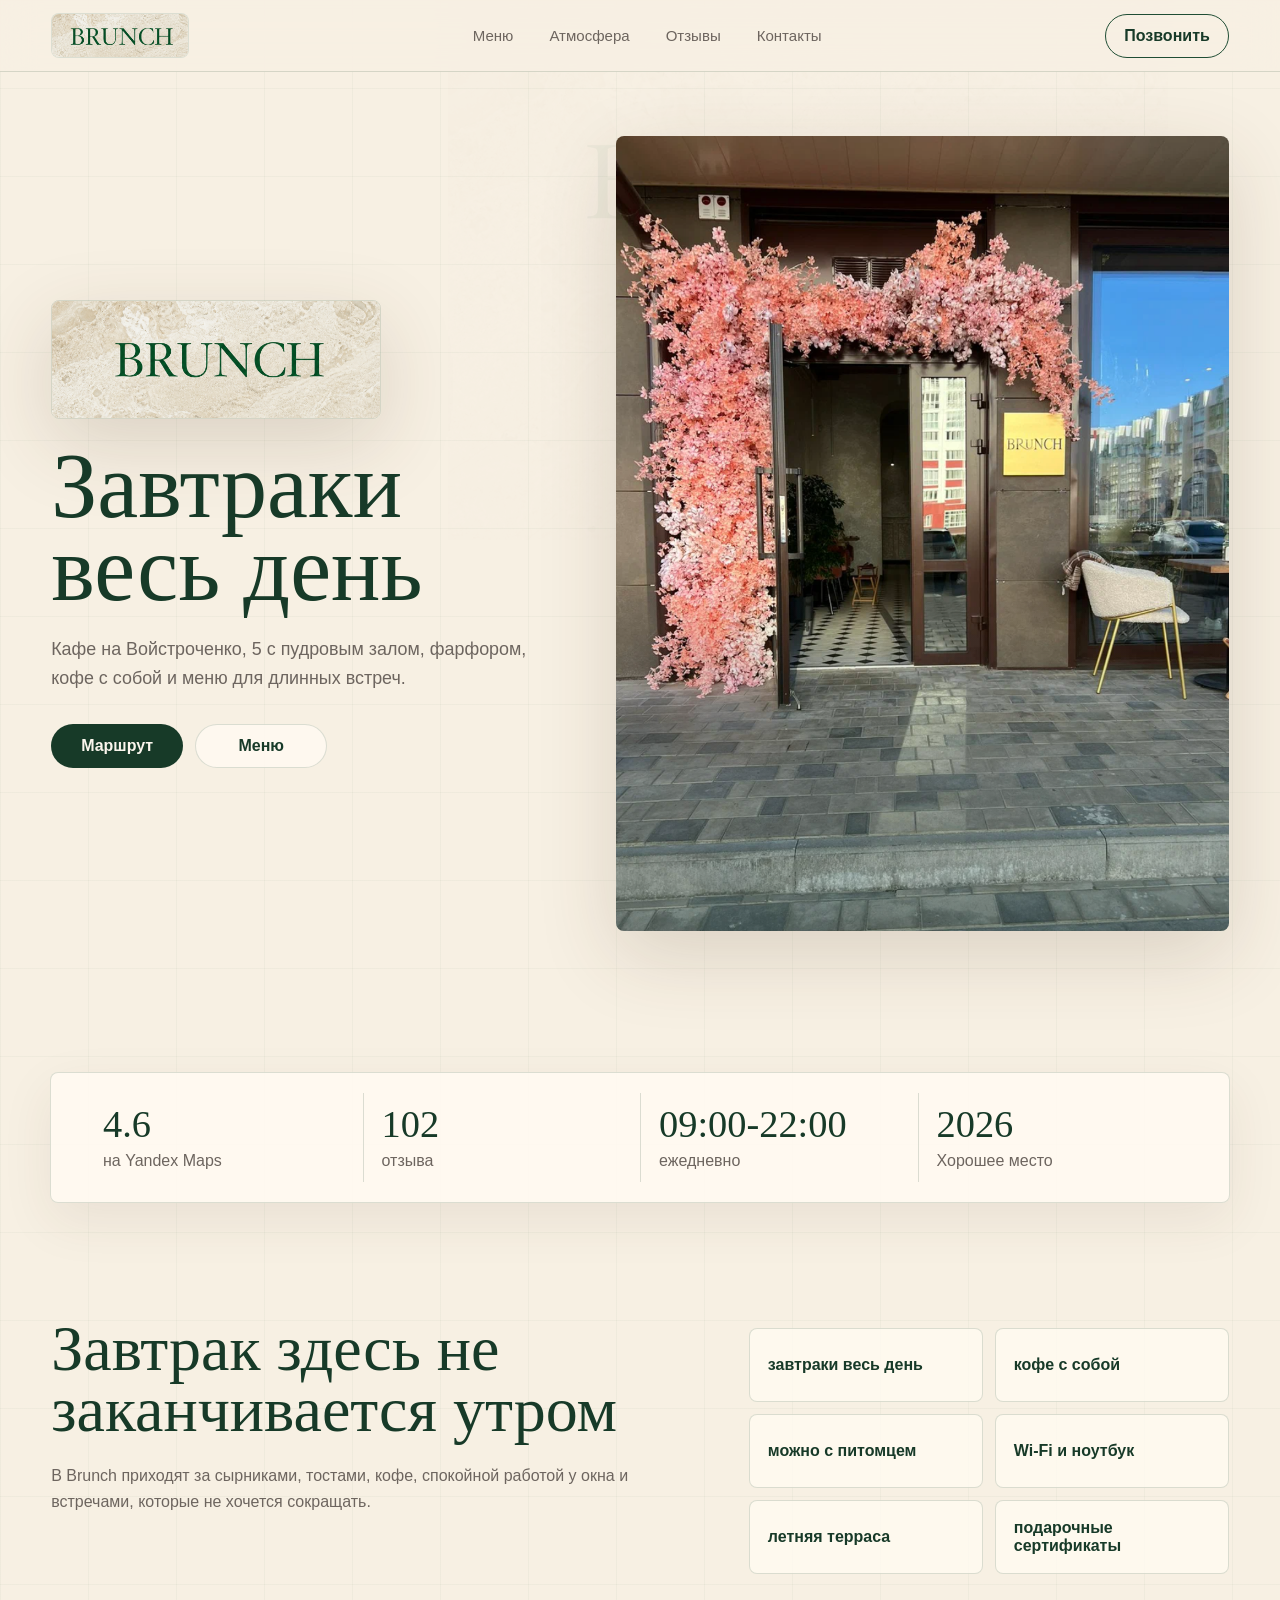
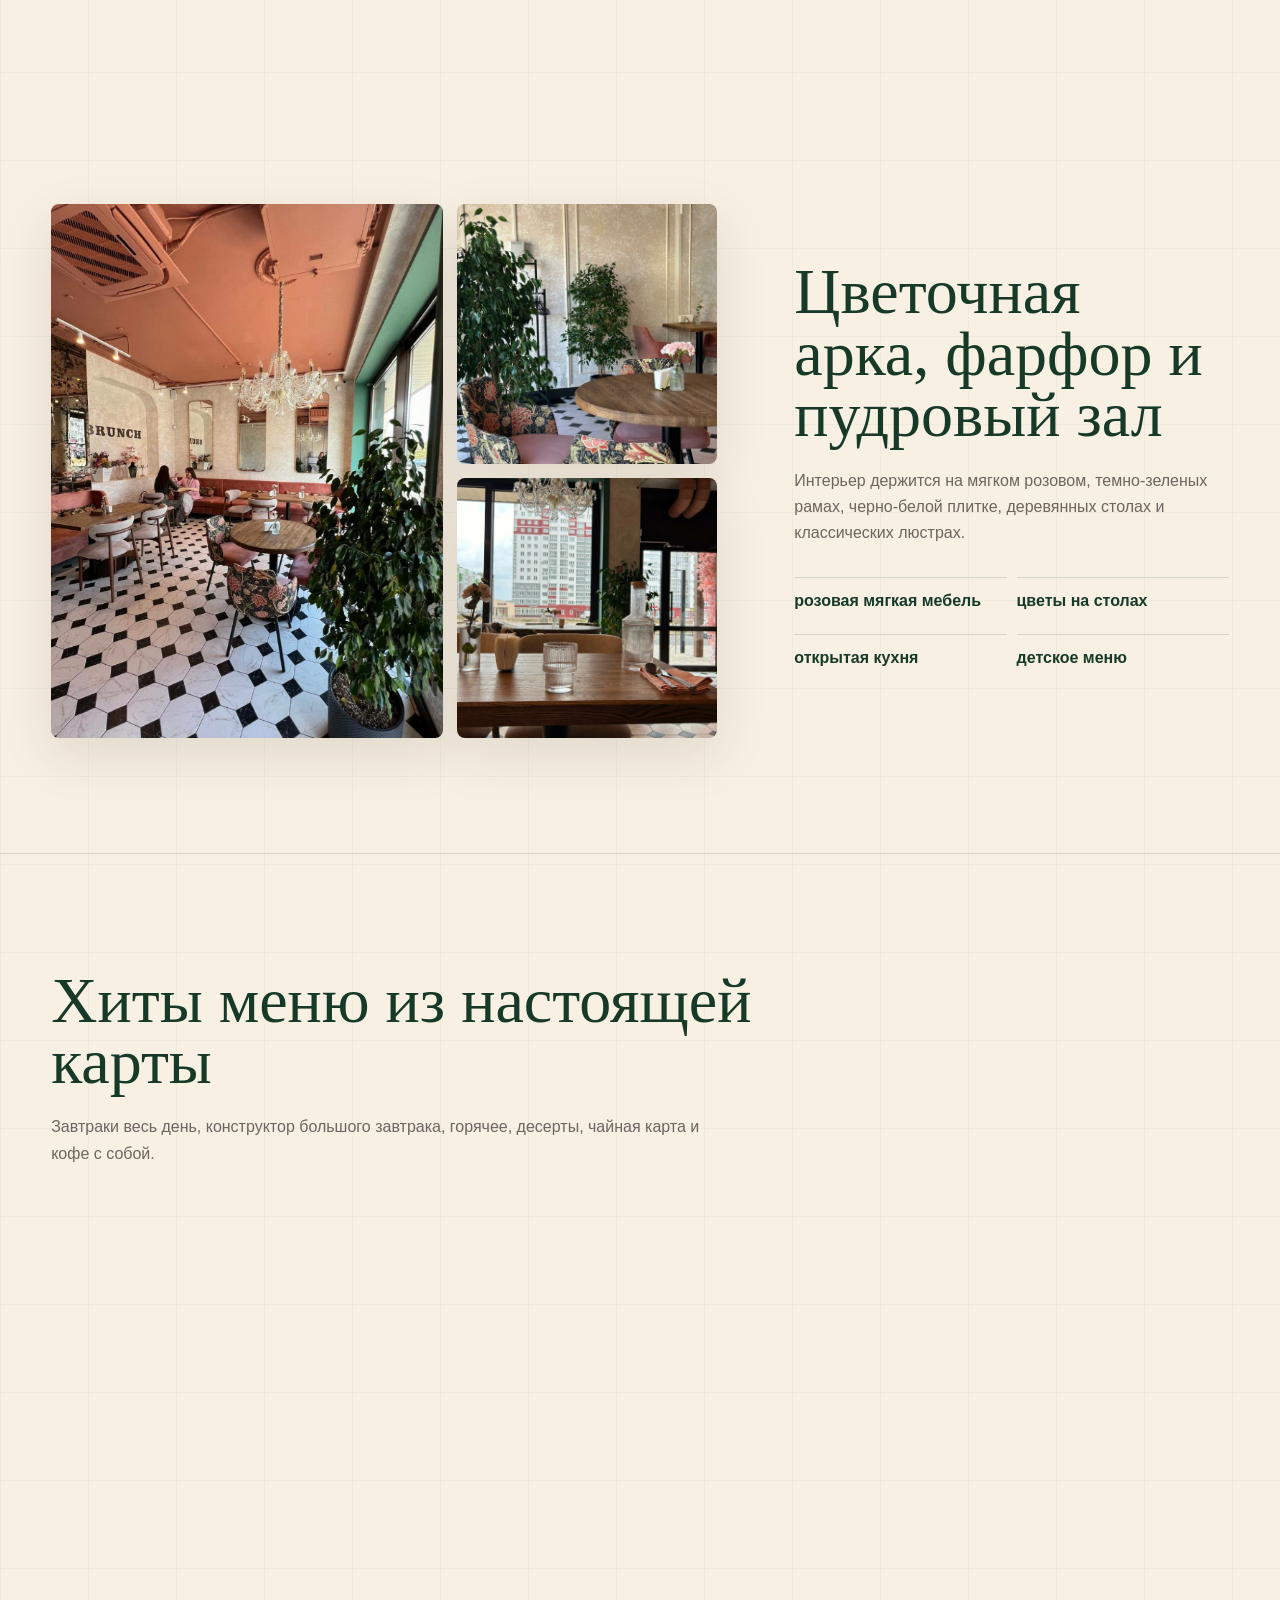
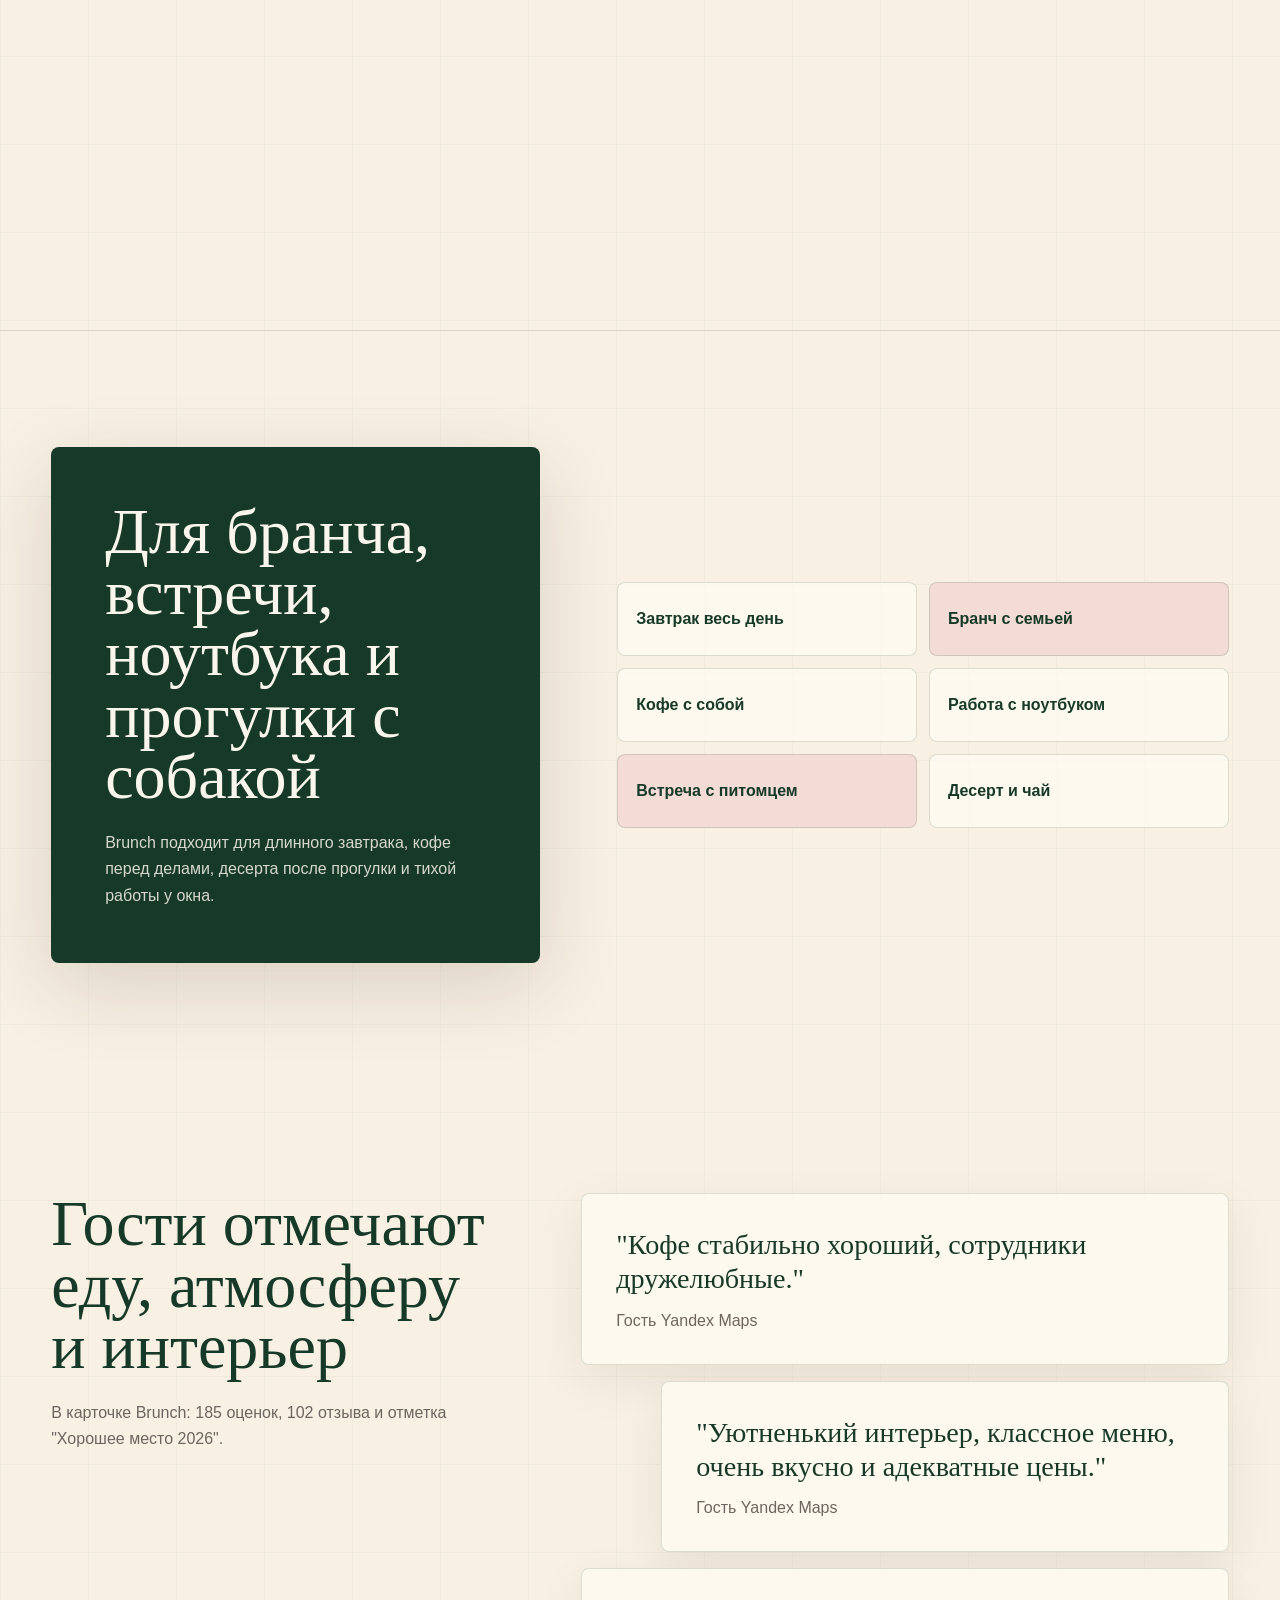
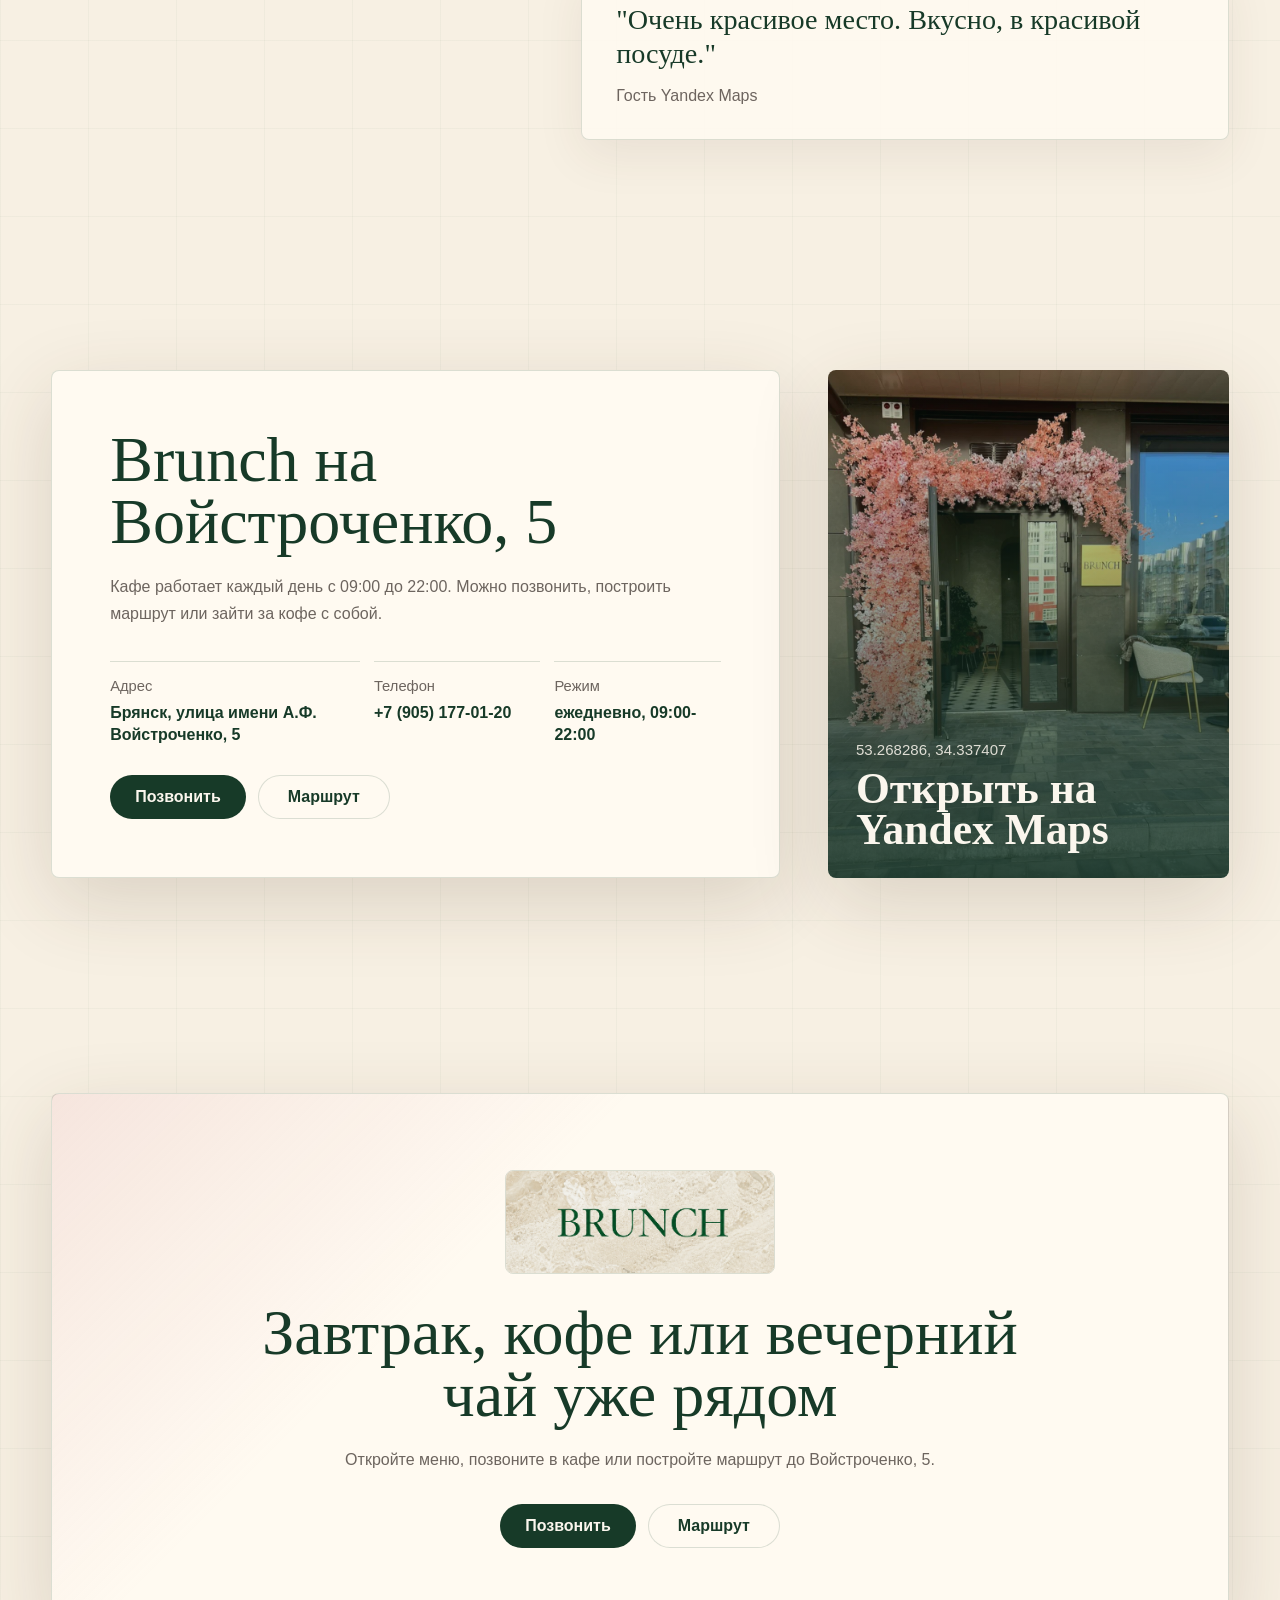
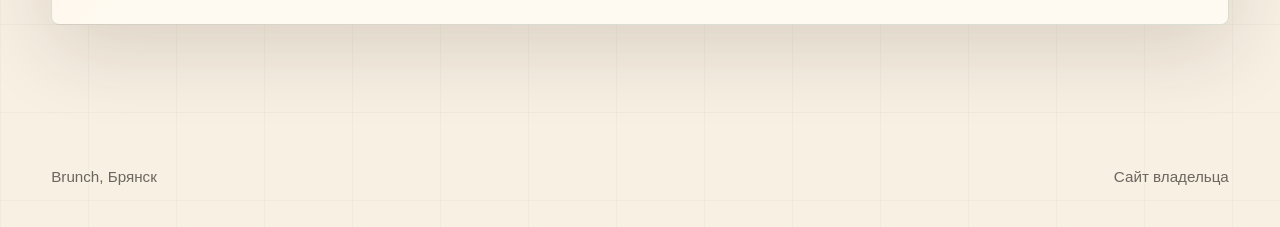
==== index.html @ 0a53bdb4 "Initial Brunch landing" ====
<!doctype html>
<html lang="ru">
  <head>
    <meta charset="utf-8" />
    <meta name="viewport" content="width=device-width, initial-scale=1" />
    <title>Brunch в Брянске | Завтраки весь день, кофе и цветочный интерьер</title>
    <meta
      name="description"
      content="Brunch на Войстроченко, 5 в Брянске: завтраки весь день, кофе с собой, пудровый интерьер, фарфоровая посуда, pet-friendly и режим 09:00-22:00 ежедневно."
    />
    <meta name="theme-color" content="#1f4d34" />
    <meta property="og:title" content="Brunch: завтраки весь день в Брянске" />
    <meta
      property="og:description"
      content="Кафе, ресторан и кофейня на Войстроченко, 5 с завтраками весь день, кофе с собой и цветочным интерьером."
    />
    <meta property="og:type" content="website" />
    <meta property="og:image" content="assets/entrance-flowers.png" />
    <link rel="icon" href="assets/brunch-logo.png" />
    <link rel="stylesheet" href="styles.css" />
    <script defer src="script.js"></script>
    <script type="application/ld+json">
      {
        "@context": "https://schema.org",
        "@type": "Restaurant",
        "name": "Brunch",
        "image": [
          "assets/entrance-flowers.png",
          "assets/interior-hall.png",
          "assets/interior-table.png"
        ],
        "address": {
          "@type": "PostalAddress",
          "streetAddress": "улица имени А.Ф. Войстроченко, 5",
          "addressLocality": "Брянск",
          "addressCountry": "RU"
        },
        "telephone": "+79051770120",
        "servesCuisine": ["Завтраки", "Кофе", "Европейская кухня", "Десерты"],
        "priceRange": "₽₽",
        "openingHours": "Mo-Su 09:00-22:00",
        "aggregateRating": {
          "@type": "AggregateRating",
          "ratingValue": "4.6",
          "reviewCount": "102"
        }
      }
    </script>
  </head>
  <body>
    <header class="site-header">
      <a class="brand" href="#top" aria-label="Brunch, на главную">
        <span class="brand-crop">
          <img src="assets/brunch-logo.png" alt="Логотип Brunch" />
        </span>
      </a>
      <nav class="main-nav" aria-label="Основная навигация">
        <a href="#menu">Меню</a>
        <a href="#atmosphere">Атмосфера</a>
        <a href="#reviews">Отзывы</a>
        <a href="#contacts">Контакты</a>
      </nav>
      <a class="nav-cta" href="tel:+79051770120">Позвонить</a>
    </header>

    <main id="top">
      <section class="hero section-pad">
        <div class="hero-copy reveal">
          <div class="hero-logo">
            <img src="assets/brunch-logo.png" alt="Фирменный знак Brunch" />
          </div>
          <h1>Завтраки весь день</h1>
          <p>
            Кафе на Войстроченко, 5 с пудровым залом, фарфором, кофе с собой и меню для длинных встреч.
          </p>
          <div class="hero-actions" aria-label="Быстрые действия">
            <a class="button button-primary" href="https://yandex.ru/maps/?rtext=~53.268286%2C34.337407&rtt=auto">Маршрут</a>
            <a class="button button-secondary" href="#menu">Меню</a>
          </div>
        </div>
        <div class="hero-media reveal">
          <img
            src="assets/entrance-flowers.png"
            alt="Вход в Brunch с розовой цветочной аркой"
            fetchpriority="high"
          />
        </div>
      </section>

      <section class="proof-strip reveal" aria-label="Коротко о кафе">
        <div>
          <strong>4.6</strong>
          <span>на Yandex Maps</span>
        </div>
        <div>
          <strong>102</strong>
          <span>отзыва</span>
        </div>
        <div>
          <strong>09:00-22:00</strong>
          <span>ежедневно</span>
        </div>
        <div>
          <strong>2026</strong>
          <span>Хорошее место</span>
        </div>
      </section>

      <section class="intro section-pad">
        <div class="intro-text reveal">
          <h2>Завтрак здесь не заканчивается утром</h2>
          <p>
            В Brunch приходят за сырниками, тостами, кофе, спокойной работой у окна и встречами, которые не хочется сокращать.
          </p>
        </div>
        <div class="reason-grid reveal" aria-label="Причины прийти в Brunch">
          <span>завтраки весь день</span>
          <span>кофе с собой</span>
          <span>можно с питомцем</span>
          <span>Wi-Fi и ноутбук</span>
          <span>летняя терраса</span>
          <span>подарочные сертификаты</span>
        </div>
      </section>

      <section id="atmosphere" class="atmosphere section-pad">
        <div class="photo-mosaic reveal" aria-label="Фотографии интерьера Brunch">
          <figure class="mosaic-large">
            <img src="assets/interior-hall.png" alt="Зал Brunch с пудровыми диванами и люстрой" loading="lazy" />
          </figure>
          <figure>
            <img src="assets/interior-table.png" alt="Стол Brunch, цветочные кресла и фактурная стена" loading="lazy" />
          </figure>
          <figure>
            <img src="assets/interior-window.png" alt="Стол у окна в Brunch с люстрой и зелеными рамами" loading="lazy" />
          </figure>
        </div>
        <div class="atmosphere-copy reveal">
          <h2>Цветочная арка, фарфор и пудровый зал</h2>
          <p>
            Интерьер держится на мягком розовом, темно-зеленых рамах, черно-белой плитке, деревянных столах и классических люстрах.
          </p>
          <ul class="detail-list">
            <li>розовая мягкая мебель</li>
            <li>цветы на столах</li>
            <li>открытая кухня</li>
            <li>детское меню</li>
          </ul>
        </div>
      </section>

      <section id="menu" class="menu-section section-pad">
        <div class="section-heading reveal">
          <h2>Хиты меню из настоящей карты</h2>
          <p>
            Завтраки весь день, конструктор большого завтрака, горячее, десерты, чайная карта и кофе с собой.
          </p>
        </div>
        <div class="menu-layout">
          <aside class="menu-note reveal">
            <img src="assets/brunch-logo.png" alt="Логотип Brunch на фирменной фактуре" loading="lazy" />
            <p>Цены взяты из материалов кафе. Перед публикацией полного меню отдельные позиции стоит сверить вручную.</p>
          </aside>
          <div class="menu-panel reveal">
            <article class="menu-item">
              <span>Злаковый тост</span>
              <p>Авокадо, пашот, лосось и голландский соус.</p>
              <strong>750 ₽</strong>
            </article>
            <article class="menu-item">
              <span>Сырники</span>
              <p>С вишней и сметаной.</p>
              <strong>270 ₽</strong>
            </article>
            <article class="menu-item">
              <span>Тартар из говядины</span>
              <p>Подается с хлебцами из льна.</p>
              <strong>450 ₽</strong>
            </article>
            <article class="menu-item">
              <span>Салат с креветками</span>
              <p>Креветки, киноа и микс зелени.</p>
              <strong>640 ₽</strong>
            </article>
            <article class="menu-item">
              <span>Спагетти с креветками</span>
              <p>Кальмары и соус маскарпоне-лимон.</p>
              <strong>680 ₽</strong>
            </article>
            <article class="menu-item">
              <span>Томленые говяжьи щечки</span>
              <p>С картофельным пюре.</p>
              <strong>890 ₽</strong>
            </article>
            <article class="menu-item">
              <span>Наполеон</span>
              <p>Классический десерт из меню Brunch.</p>
              <strong>290 ₽</strong>
            </article>
            <article class="menu-item">
              <span>Бамбл кофе</span>
              <p>Кофейный напиток 250 мл.</p>
              <strong>410 ₽</strong>
            </article>
          </div>
        </div>
      </section>

      <section class="scenarios section-pad">
        <div class="scenario-card reveal">
          <h2>Для бранча, встречи, ноутбука и прогулки с собакой</h2>
          <p>
            Brunch подходит для длинного завтрака, кофе перед делами, десерта после прогулки и тихой работы у окна.
          </p>
        </div>
        <div class="scenario-rail reveal" aria-label="Сценарии визита">
          <span>Завтрак весь день</span>
          <span>Бранч с семьей</span>
          <span>Кофе с собой</span>
          <span>Работа с ноутбуком</span>
          <span>Встреча с питомцем</span>
          <span>Десерт и чай</span>
        </div>
      </section>

      <section id="reviews" class="reviews section-pad">
        <div class="section-heading reveal">
          <h2>Гости отмечают еду, атмосферу и интерьер</h2>
          <p>
            В карточке Brunch: 185 оценок, 102 отзыва и отметка "Хорошее место 2026".
          </p>
        </div>
        <div class="review-stack reveal" aria-label="Отзывы гостей">
          <blockquote>
            <p>"Кофе стабильно хороший, сотрудники дружелюбные."</p>
            <cite>Гость Yandex Maps</cite>
          </blockquote>
          <blockquote>
            <p>"Уютненький интерьер, классное меню, очень вкусно и адекватные цены."</p>
            <cite>Гость Yandex Maps</cite>
          </blockquote>
          <blockquote>
            <p>"Очень красивое место. Вкусно, в красивой посуде."</p>
            <cite>Гость Yandex Maps</cite>
          </blockquote>
        </div>
      </section>

      <section id="contacts" class="contacts section-pad">
        <div class="contact-panel reveal">
          <h2>Brunch на Войстроченко, 5</h2>
          <p>
            Кафе работает каждый день с 09:00 до 22:00. Можно позвонить, построить маршрут или зайти за кофе с собой.
          </p>
          <div class="contact-grid">
            <div>
              <span>Адрес</span>
              <strong>Брянск, улица имени А.Ф. Войстроченко, 5</strong>
            </div>
            <div>
              <span>Телефон</span>
              <strong>+7 (905) 177-01-20</strong>
            </div>
            <div>
              <span>Режим</span>
              <strong>ежедневно, 09:00-22:00</strong>
            </div>
          </div>
          <div class="contact-actions">
            <a class="button button-primary" href="tel:+79051770120">Позвонить</a>
            <a class="button button-secondary" href="https://yandex.ru/maps/?rtext=~53.268286%2C34.337407&rtt=auto">Маршрут</a>
          </div>
        </div>
        <a class="map-card reveal" href="https://yandex.ru/maps/org/branch/156546354123/" aria-label="Открыть Brunch на Yandex Maps">
          <span>53.268286, 34.337407</span>
          <strong>Открыть на Yandex Maps</strong>
        </a>
      </section>

      <section class="final-cta section-pad">
        <div class="final-inner reveal">
          <img src="assets/brunch-logo.png" alt="Логотип Brunch" loading="lazy" />
          <h2>Завтрак, кофе или вечерний чай уже рядом</h2>
          <p>Откройте меню, позвоните в кафе или постройте маршрут до Войстроченко, 5.</p>
          <div class="hero-actions">
            <a class="button button-primary" href="tel:+79051770120">Позвонить</a>
            <a class="button button-secondary" href="https://yandex.ru/maps/?rtext=~53.268286%2C34.337407&rtt=auto">Маршрут</a>
          </div>
        </div>
      </section>
    </main>

    <footer class="footer">
      <span>Brunch, Брянск</span>
      <a href="https://brunch-ulitsa-imeni-af-vojstrochenko.clients.site/">Сайт владельца</a>
    </footer>
  </body>
</html>
---- styles.css ----
:root {
  color-scheme: light dark;
  --paper: #f7f0e3;
  --paper-soft: #fbf6ed;
  --surface: #fffaf1;
  --surface-strong: #efe2d2;
  --ink: #183527;
  --muted: #6d655f;
  --line: rgba(31, 77, 52, 0.16);
  --green: #1f4d34;
  --green-strong: #173a28;
  --pink: #d9a3a1;
  --pink-soft: #f0d5cf;
  --wood: #8b5e3c;
  --shadow: 0 24px 80px rgba(73, 52, 33, 0.16);
  --radius: 8px;
  --font-body: Arial, Helvetica, sans-serif;
  --font-display: Georgia, "Times New Roman", serif;
}

@media (prefers-color-scheme: dark) {
  :root {
    --paper: #151b17;
    --paper-soft: #1d261f;
    --surface: #202b23;
    --surface-strong: #28382d;
    --ink: #f2eadc;
    --muted: #c9bcae;
    --line: rgba(242, 234, 220, 0.16);
    --green: #92c9a2;
    --green-strong: #dcefdc;
    --pink: #dca8a4;
    --pink-soft: #4d3430;
    --wood: #d8b187;
    --shadow: 0 24px 80px rgba(0, 0, 0, 0.32);
  }
}

* {
  box-sizing: border-box;
}

html {
  scroll-behavior: smooth;
}

body {
  margin: 0;
  overflow-x: hidden;
  background:
    linear-gradient(90deg, rgba(31, 77, 52, 0.035) 1px, transparent 1px),
    linear-gradient(180deg, rgba(31, 77, 52, 0.035) 1px, transparent 1px),
    var(--paper);
  background-size: 88px 88px;
  color: var(--ink);
  font-family: var(--font-body);
  text-rendering: optimizeLegibility;
}

body::before {
  content: "";
  position: fixed;
  inset: 0;
  pointer-events: none;
  background-image: url("assets/brunch-logo.png");
  background-size: 720px 720px;
  background-position: 80% -180px;
  background-repeat: no-repeat;
  opacity: 0.045;
  z-index: -1;
}

img {
  display: block;
  max-width: 100%;
}

a {
  color: inherit;
  text-decoration: none;
}

.site-header {
  position: sticky;
  top: 0;
  z-index: 20;
  width: 100%;
  display: grid;
  grid-template-columns: auto minmax(0, 1fr) auto;
  align-items: center;
  gap: 24px;
  min-height: 72px;
  padding: 10px clamp(18px, 4vw, 56px);
  border-bottom: 1px solid var(--line);
  background: color-mix(in srgb, var(--paper) 88%, transparent);
  backdrop-filter: blur(18px);
  -webkit-backdrop-filter: blur(18px);
}

.brand {
  display: inline-flex;
  align-items: center;
}

.brand-crop {
  display: block;
  width: 138px;
  height: 45px;
  overflow: hidden;
  border: 1px solid var(--line);
  border-radius: var(--radius);
  background: var(--surface);
}

.brand-crop img {
  width: 100%;
  height: 100%;
  object-fit: cover;
  object-position: center;
  transform: scale(1.18);
}

.main-nav {
  display: flex;
  justify-content: center;
  gap: clamp(18px, 3vw, 36px);
  color: var(--muted);
  font-size: 0.94rem;
  white-space: nowrap;
}

.main-nav a,
.footer a {
  transition: color 180ms ease;
}

.main-nav a:hover,
.footer a:hover {
  color: var(--green-strong);
}

.nav-cta,
.button {
  display: inline-flex;
  align-items: center;
  justify-content: center;
  min-height: 44px;
  border-radius: 999px;
  font-weight: 700;
  line-height: 1;
  white-space: nowrap;
  transition:
    transform 180ms ease,
    background-color 180ms ease,
    color 180ms ease,
    border-color 180ms ease;
}

.nav-cta {
  padding: 0 18px;
  border: 1px solid var(--green);
  color: var(--green-strong);
}

.nav-cta:hover,
.button:hover {
  transform: translateY(-2px);
}

.nav-cta:active,
.button:active {
  transform: translateY(1px);
}

.section-pad {
  padding: clamp(64px, 9vw, 130px) clamp(18px, 4vw, 56px);
}

.hero {
  display: grid;
  grid-template-columns: minmax(0, 0.9fr) minmax(320px, 1.1fr);
  align-items: center;
  gap: clamp(28px, 5vw, 74px);
  min-height: calc(100dvh - 72px);
  padding-top: clamp(28px, 5vw, 64px);
}

.hero-copy,
.hero-media,
.intro,
.atmosphere,
.menu-section,
.scenarios,
.reviews,
.contacts,
.final-cta,
.footer {
  width: 100%;
  min-width: 0;
  max-width: 1340px;
  margin: 0 auto;
}

.hero-logo {
  width: min(330px, 78vw);
  margin-bottom: 26px;
  overflow: hidden;
  border: 1px solid var(--line);
  border-radius: var(--radius);
  box-shadow: var(--shadow);
}

.hero-logo img {
  width: 100%;
  aspect-ratio: 2.8 / 1;
  object-fit: cover;
  object-position: center;
}

h1,
h2,
h3,
p {
  margin: 0;
}

h1,
h2 {
  color: var(--green-strong);
  font-family: var(--font-display);
  font-weight: 500;
  letter-spacing: 0;
}

h1 {
  max-width: 760px;
  font-size: clamp(3.2rem, 7.2vw, 7.4rem);
  line-height: 0.9;
}

h2 {
  max-width: 820px;
  font-size: clamp(2.35rem, 5vw, 5rem);
  line-height: 0.96;
}

p {
  color: var(--muted);
  font-size: clamp(1rem, 1.25vw, 1.18rem);
  line-height: 1.65;
}

.hero-copy > p {
  max-width: 580px;
  margin-top: 24px;
  font-size: clamp(1.06rem, 1.4vw, 1.28rem);
}

.hero-actions,
.contact-actions {
  display: flex;
  flex-wrap: wrap;
  gap: 12px;
  margin-top: 30px;
}

.button {
  min-width: 132px;
  padding: 0 24px;
  border: 1px solid transparent;
}

.button-primary {
  background: var(--green-strong);
  color: var(--paper-soft);
}

.button-primary:hover {
  background: var(--green);
}

.button-secondary {
  border-color: var(--line);
  background: color-mix(in srgb, var(--surface) 86%, transparent);
  color: var(--green-strong);
}

.hero-media {
  position: relative;
  min-height: min(690px, 74dvh);
  overflow: hidden;
  border-radius: var(--radius);
  box-shadow: var(--shadow);
}

.hero-media::after {
  content: "";
  position: absolute;
  inset: auto 0 0;
  height: 42%;
  background: linear-gradient(180deg, transparent, rgba(24, 53, 39, 0.34));
}

.hero-media img {
  width: 100%;
  height: 100%;
  min-height: inherit;
  object-fit: cover;
  object-position: center top;
}

.proof-strip {
  display: grid;
  grid-template-columns: repeat(4, minmax(0, 1fr));
  max-width: 1180px;
  margin: clamp(8px, 2vw, 26px) auto 0;
  padding: 20px clamp(18px, 4vw, 34px);
  border: 1px solid var(--line);
  border-radius: var(--radius);
  background: color-mix(in srgb, var(--surface) 90%, transparent);
  box-shadow: 0 18px 52px rgba(73, 52, 33, 0.08);
}

.proof-strip div {
  padding: 12px 18px;
}

.proof-strip div + div {
  border-left: 1px solid var(--line);
}

.proof-strip strong {
  display: block;
  color: var(--green-strong);
  font-family: var(--font-display);
  font-size: clamp(1.6rem, 3vw, 2.65rem);
  font-weight: 500;
  line-height: 1;
}

.proof-strip span {
  display: block;
  margin-top: 8px;
  color: var(--muted);
}

.intro {
  display: grid;
  grid-template-columns: minmax(0, 0.95fr) minmax(300px, 0.75fr);
  gap: clamp(28px, 7vw, 96px);
  align-items: start;
}

.intro-text p,
.section-heading p,
.atmosphere-copy p,
.scenario-card p,
.contact-panel p,
.final-inner p {
  max-width: 660px;
  margin-top: 22px;
}

.reason-grid {
  display: grid;
  grid-template-columns: 1fr 1fr;
  gap: 12px;
  padding-top: 10px;
}

.reason-grid span,
.scenario-rail span {
  min-height: 74px;
  display: flex;
  align-items: center;
  padding: 18px;
  border: 1px solid var(--line);
  border-radius: var(--radius);
  background: color-mix(in srgb, var(--surface) 82%, transparent);
  color: var(--green-strong);
  font-weight: 700;
}

.atmosphere {
  display: grid;
  grid-template-columns: minmax(0, 1.15fr) minmax(300px, 0.75fr);
  align-items: center;
  gap: clamp(30px, 6vw, 82px);
}

.photo-mosaic {
  display: grid;
  grid-template-columns: 1.2fr 0.8fr;
  grid-template-rows: 260px 260px;
  gap: 14px;
}

.photo-mosaic figure {
  margin: 0;
  overflow: hidden;
  border-radius: var(--radius);
  box-shadow: 0 18px 52px rgba(73, 52, 33, 0.12);
}

.photo-mosaic .mosaic-large {
  grid-row: span 2;
}

.photo-mosaic img {
  width: 100%;
  height: 100%;
  object-fit: cover;
}

.detail-list {
  display: grid;
  grid-template-columns: 1fr 1fr;
  gap: 10px;
  margin: 30px 0 0;
  padding: 0;
  list-style: none;
}

.detail-list li {
  padding: 14px 0;
  border-top: 1px solid var(--line);
  color: var(--green-strong);
  font-weight: 700;
}

.menu-section {
  border-top: 1px solid var(--line);
  border-bottom: 1px solid var(--line);
}

.section-heading {
  max-width: 860px;
}

.menu-layout {
  display: grid;
  grid-template-columns: minmax(240px, 0.42fr) minmax(0, 1fr);
  gap: clamp(20px, 4vw, 56px);
  margin-top: 44px;
  align-items: start;
}

.menu-note {
  position: sticky;
  top: 100px;
  display: grid;
  gap: 20px;
}

.menu-note img {
  overflow: hidden;
  border: 1px solid var(--line);
  border-radius: var(--radius);
  box-shadow: var(--shadow);
}

.menu-note p {
  font-size: 0.95rem;
}

.menu-panel {
  display: grid;
  grid-template-columns: 1fr 1fr;
  gap: 0 30px;
  padding: clamp(20px, 4vw, 42px);
  border: 1px solid var(--line);
  border-radius: var(--radius);
  background:
    linear-gradient(135deg, rgba(217, 163, 161, 0.18), transparent 36%),
    var(--surface);
  box-shadow: var(--shadow);
}

.menu-item {
  display: grid;
  grid-template-columns: minmax(0, 1fr) auto;
  gap: 8px 18px;
  padding: 20px 0;
  border-bottom: 1px solid var(--line);
}

.menu-item span {
  color: var(--green-strong);
  font-family: var(--font-display);
  font-size: clamp(1.3rem, 2vw, 1.8rem);
  line-height: 1.08;
}

.menu-item p {
  grid-column: 1 / -1;
  max-width: 42ch;
  font-size: 0.98rem;
}

.menu-item strong {
  align-self: start;
  color: var(--wood);
  font-size: 1.03rem;
  white-space: nowrap;
}

.scenarios {
  display: grid;
  grid-template-columns: minmax(0, 0.8fr) minmax(0, 1fr);
  gap: clamp(26px, 6vw, 88px);
  align-items: center;
}

.scenario-card {
  padding: clamp(28px, 5vw, 54px);
  border-radius: var(--radius);
  background: var(--green-strong);
  box-shadow: var(--shadow);
}

.scenario-card h2,
.scenario-card p {
  color: var(--paper-soft);
}

.scenario-card p {
  opacity: 0.84;
}

.scenario-rail {
  display: grid;
  grid-template-columns: 1fr 1fr;
  gap: 12px;
}

.scenario-rail span:nth-child(2),
.scenario-rail span:nth-child(5) {
  background: color-mix(in srgb, var(--pink-soft) 82%, var(--surface));
}

.reviews {
  display: grid;
  grid-template-columns: minmax(280px, 0.7fr) minmax(0, 1fr);
  gap: clamp(28px, 6vw, 86px);
  align-items: start;
}

.review-stack {
  display: grid;
  gap: 16px;
}

blockquote {
  margin: 0;
  padding: clamp(22px, 3vw, 34px);
  border: 1px solid var(--line);
  border-radius: var(--radius);
  background: color-mix(in srgb, var(--surface) 88%, transparent);
  box-shadow: 0 16px 48px rgba(73, 52, 33, 0.08);
}

blockquote:nth-child(2) {
  margin-left: clamp(0px, 7vw, 80px);
}

blockquote p {
  color: var(--green-strong);
  font-family: var(--font-display);
  font-size: clamp(1.28rem, 2.2vw, 2rem);
  line-height: 1.2;
}

cite {
  display: block;
  margin-top: 16px;
  color: var(--muted);
  font-style: normal;
}

.contacts {
  display: grid;
  grid-template-columns: minmax(0, 1fr) minmax(280px, 0.55fr);
  gap: clamp(22px, 4vw, 48px);
}

.contact-panel {
  padding: clamp(28px, 5vw, 58px);
  border-radius: var(--radius);
  background: var(--surface);
  border: 1px solid var(--line);
  box-shadow: var(--shadow);
}

.contact-grid {
  display: grid;
  grid-template-columns: 1.2fr 0.8fr 0.8fr;
  gap: 14px;
  margin-top: 34px;
}

.contact-grid div {
  padding-top: 16px;
  border-top: 1px solid var(--line);
}

.contact-grid span {
  display: block;
  color: var(--muted);
  font-size: 0.92rem;
}

.contact-grid strong {
  display: block;
  margin-top: 8px;
  color: var(--green-strong);
  line-height: 1.35;
}

.map-card {
  position: relative;
  display: flex;
  min-height: 440px;
  flex-direction: column;
  justify-content: flex-end;
  gap: 10px;
  overflow: hidden;
  padding: 28px;
  border-radius: var(--radius);
  color: var(--paper-soft);
  background:
    linear-gradient(180deg, rgba(24, 53, 39, 0.1), rgba(24, 53, 39, 0.86)),
    url("assets/entrance-flowers.png") center / cover;
  box-shadow: var(--shadow);
}

.map-card span {
  font-size: 0.94rem;
  opacity: 0.86;
}

.map-card strong {
  font-family: var(--font-display);
  font-size: clamp(1.9rem, 3.4vw, 3.2rem);
  line-height: 0.95;
}

.final-cta {
  padding-top: clamp(56px, 8vw, 100px);
}

.final-inner {
  display: grid;
  justify-items: center;
  text-align: center;
  padding: clamp(36px, 7vw, 76px);
  border: 1px solid var(--line);
  border-radius: var(--radius);
  background:
    linear-gradient(135deg, rgba(217, 163, 161, 0.24), transparent 34%),
    var(--surface);
  box-shadow: var(--shadow);
}

.final-inner img {
  width: min(270px, 70vw);
  aspect-ratio: 2.6 / 1;
  object-fit: cover;
  object-position: center;
  margin-bottom: 28px;
  overflow: hidden;
  border-radius: var(--radius);
  border: 1px solid var(--line);
}

.final-inner p {
  margin-left: auto;
  margin-right: auto;
}

.footer {
  display: flex;
  justify-content: space-between;
  gap: 18px;
  padding: 28px clamp(18px, 4vw, 56px) 42px;
  color: var(--muted);
  font-size: 0.95rem;
}

.js .reveal {
  opacity: 0;
  transform: translateY(22px);
}

.js .reveal.is-visible {
  opacity: 1;
  transform: translateY(0);
  transition:
    opacity 700ms cubic-bezier(0.16, 1, 0.3, 1),
    transform 700ms cubic-bezier(0.16, 1, 0.3, 1);
}

@media (prefers-reduced-motion: reduce) {
  html {
    scroll-behavior: auto;
  }

  *,
  *::before,
  *::after {
    animation-duration: 0.01ms !important;
    animation-iteration-count: 1 !important;
    scroll-behavior: auto !important;
    transition-duration: 0.01ms !important;
  }

  .js .reveal {
    opacity: 1;
    transform: none;
  }
}

@media (max-width: 1024px) {
  .hero,
  .intro,
  .atmosphere,
  .menu-layout,
  .scenarios,
  .reviews,
  .contacts {
    grid-template-columns: 1fr;
  }

  .hero {
    min-height: auto;
  }

  .hero-media {
    min-height: 560px;
  }

  .menu-note {
    position: static;
    grid-template-columns: minmax(180px, 260px) minmax(0, 1fr);
    align-items: center;
  }

  .reviews .section-heading {
    max-width: 780px;
  }

  .contact-grid {
    grid-template-columns: 1fr 1fr;
  }
}

@media (max-width: 760px) {
  .site-header {
    grid-template-columns: auto auto;
    justify-content: space-between;
    gap: 12px;
    min-height: 66px;
  }

  .main-nav {
    display: none;
  }

  .brand-crop {
    width: 116px;
    height: 40px;
  }

  .nav-cta {
    min-height: 40px;
    padding: 0 14px;
  }

  .section-pad {
    padding: 58px 18px;
  }

  .hero {
    padding-top: 28px;
  }

  .hero-logo {
    width: min(270px, 86vw);
    margin-bottom: 22px;
  }

  h1 {
    font-size: clamp(3.05rem, 15vw, 4.9rem);
  }

  h2 {
    font-size: clamp(2.2rem, 11vw, 3.6rem);
  }

  .hero-actions,
  .contact-actions {
    width: 100%;
    display: grid;
    grid-template-columns: 1fr 1fr;
  }

  .button {
    min-width: 0;
    padding: 0 16px;
  }

  .hero-media {
    min-height: 430px;
  }

  .proof-strip {
    grid-template-columns: 1fr 1fr;
    margin-left: 18px;
    margin-right: 18px;
  }

  .proof-strip div + div {
    border-left: 0;
  }

  .proof-strip div:nth-child(2n) {
    border-left: 1px solid var(--line);
  }

  .proof-strip div:nth-child(n + 3) {
    border-top: 1px solid var(--line);
  }

  .reason-grid,
  .detail-list,
  .menu-panel,
  .scenario-rail,
  .contact-grid {
    grid-template-columns: 1fr;
  }

  .photo-mosaic {
    grid-template-columns: 1fr;
    grid-template-rows: 360px 250px 250px;
  }

  .photo-mosaic .mosaic-large {
    grid-row: auto;
  }

  .menu-note {
    grid-template-columns: 1fr;
  }

  blockquote:nth-child(2) {
    margin-left: 0;
  }

  .map-card {
    min-height: 360px;
  }

  .footer {
    flex-direction: column;
  }
}

@media (max-width: 420px) {
  .proof-strip {
    grid-template-columns: 1fr;
  }

  .proof-strip div:nth-child(2n) {
    border-left: 0;
  }

  .proof-strip div + div {
    border-top: 1px solid var(--line);
  }

  .hero-media {
    min-height: 360px;
  }
}
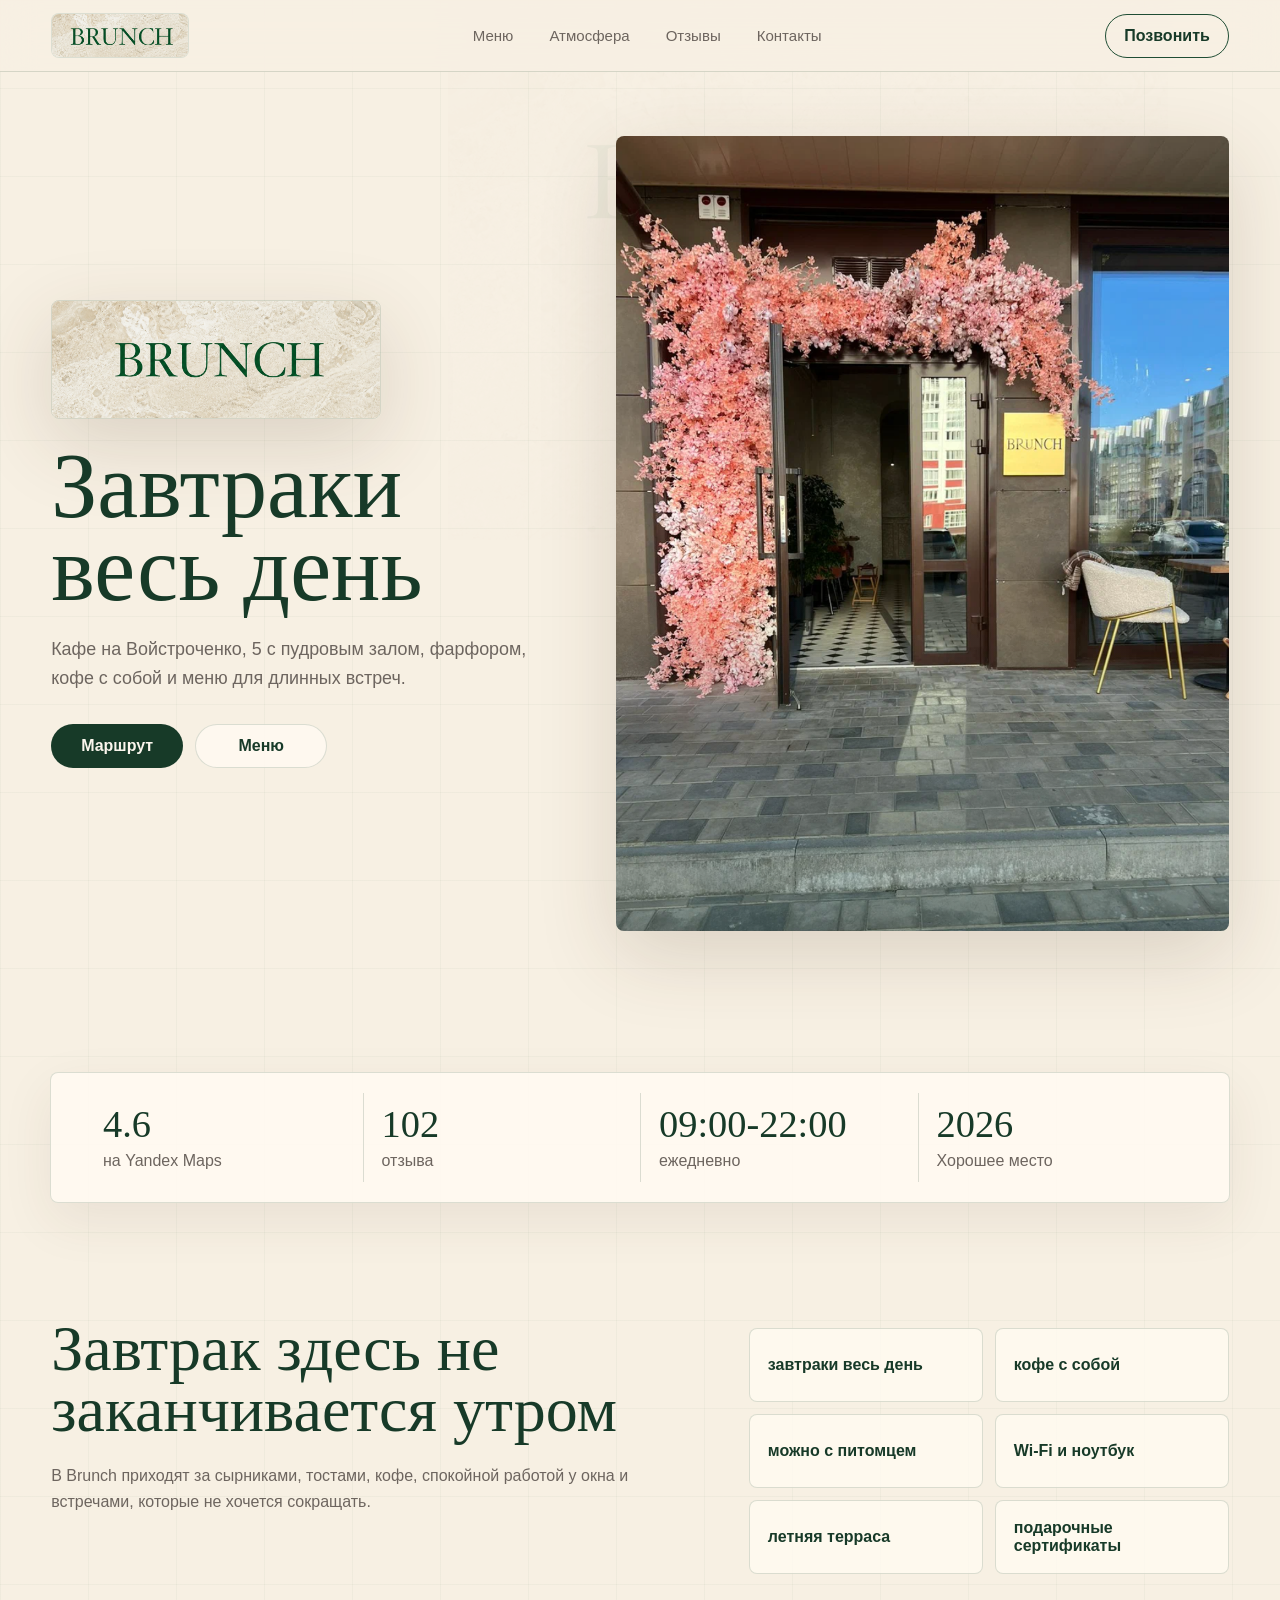
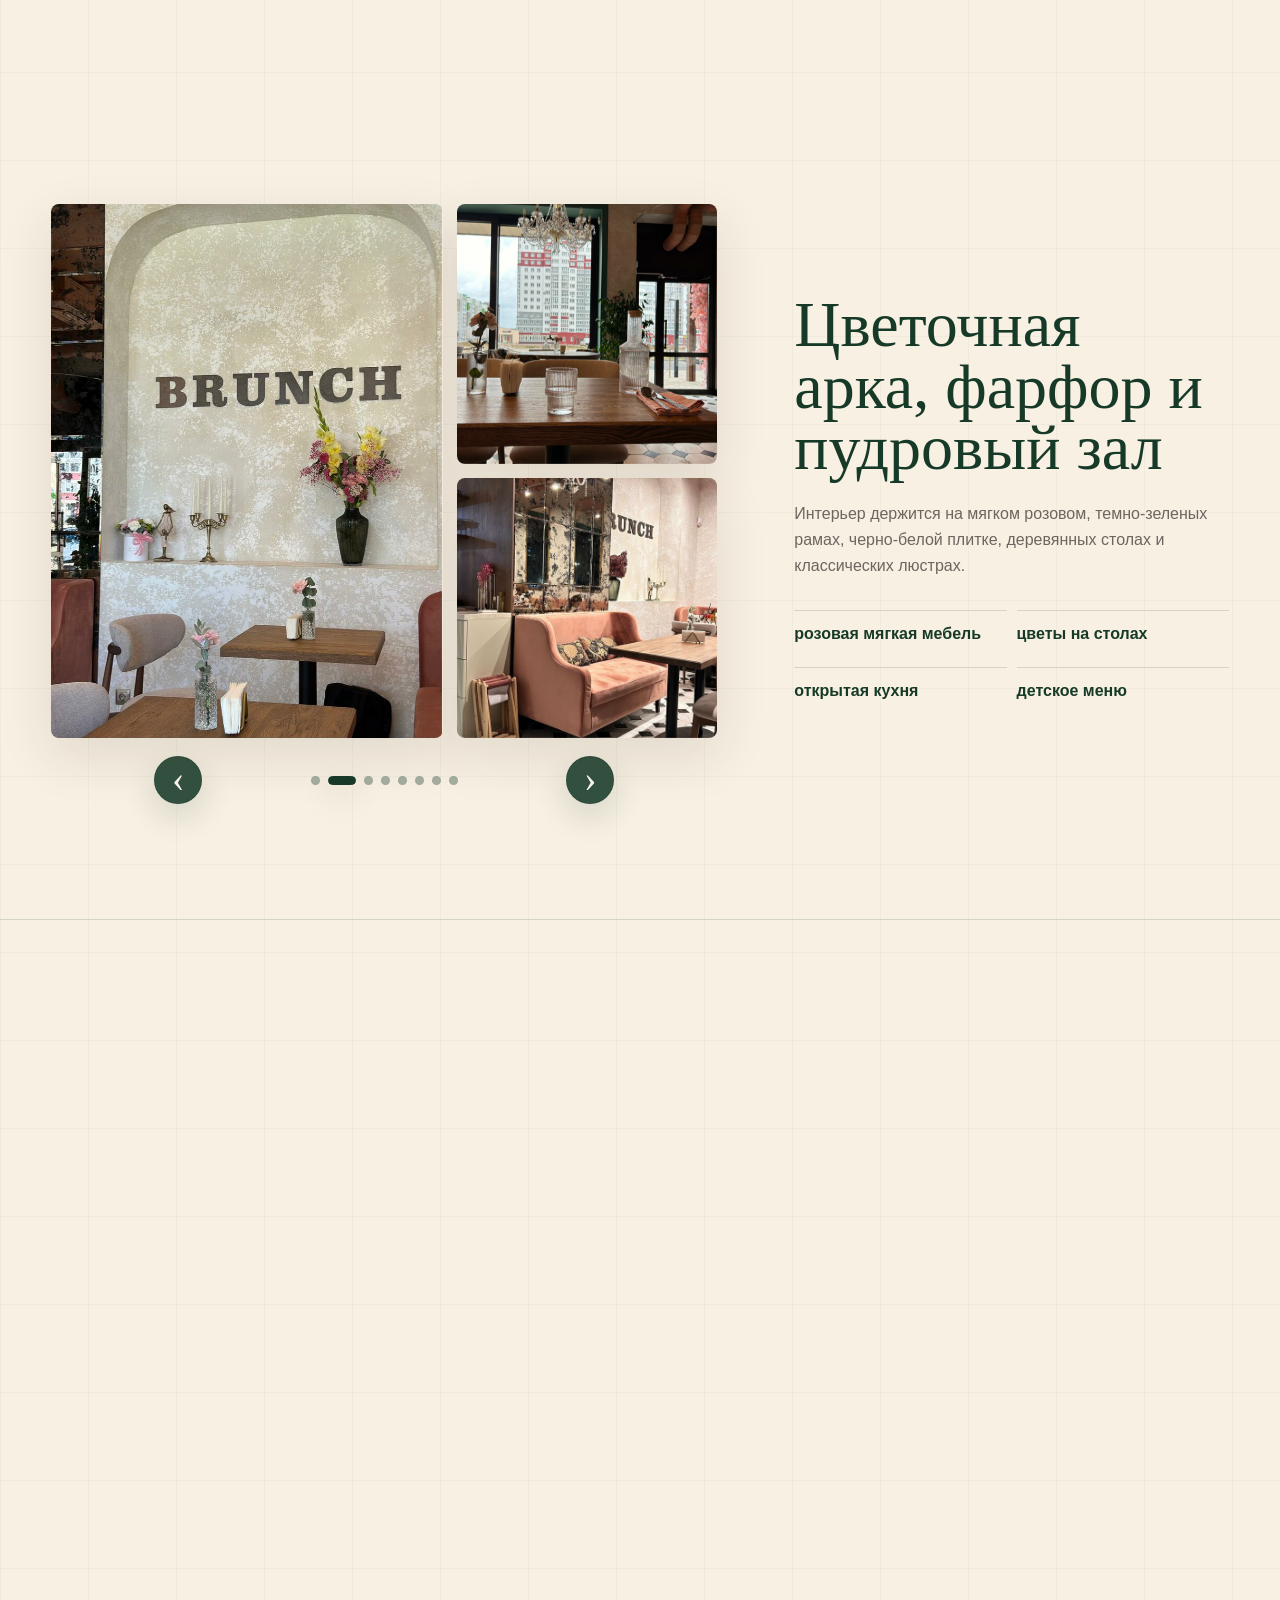
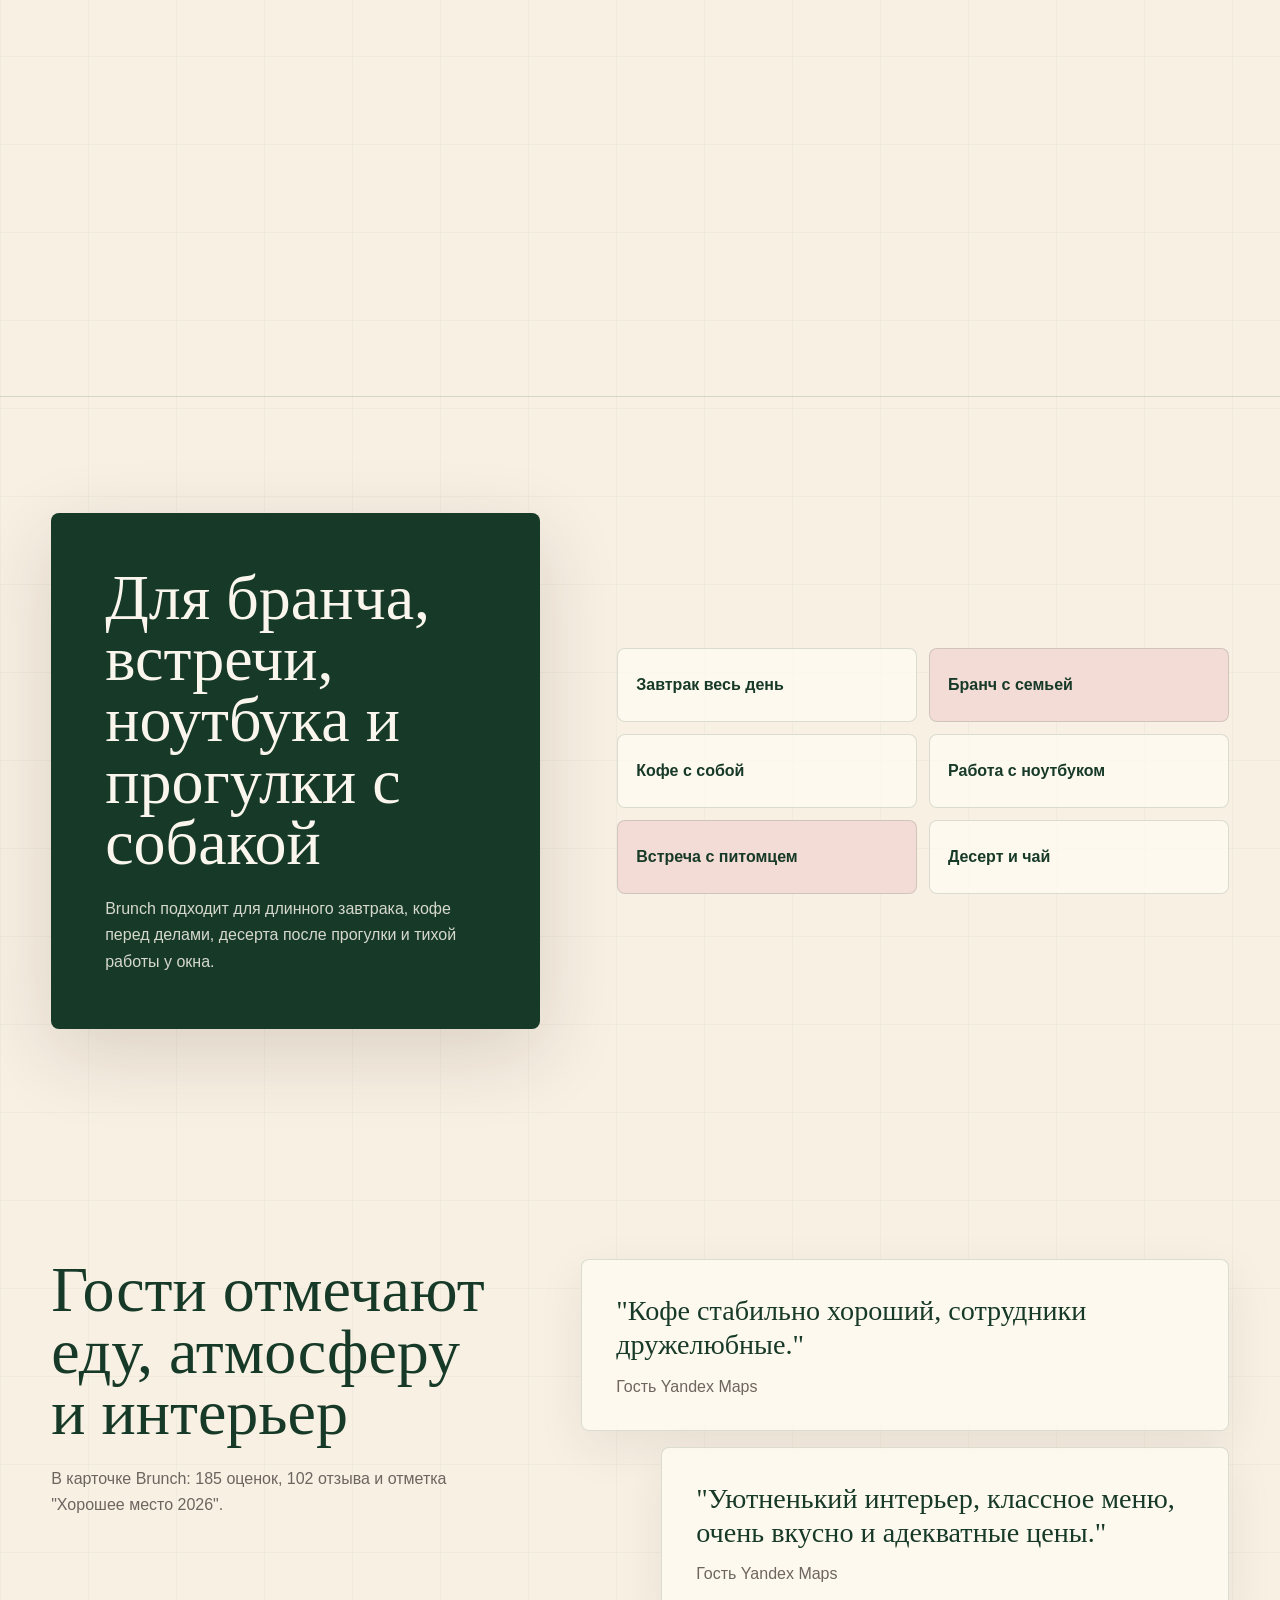
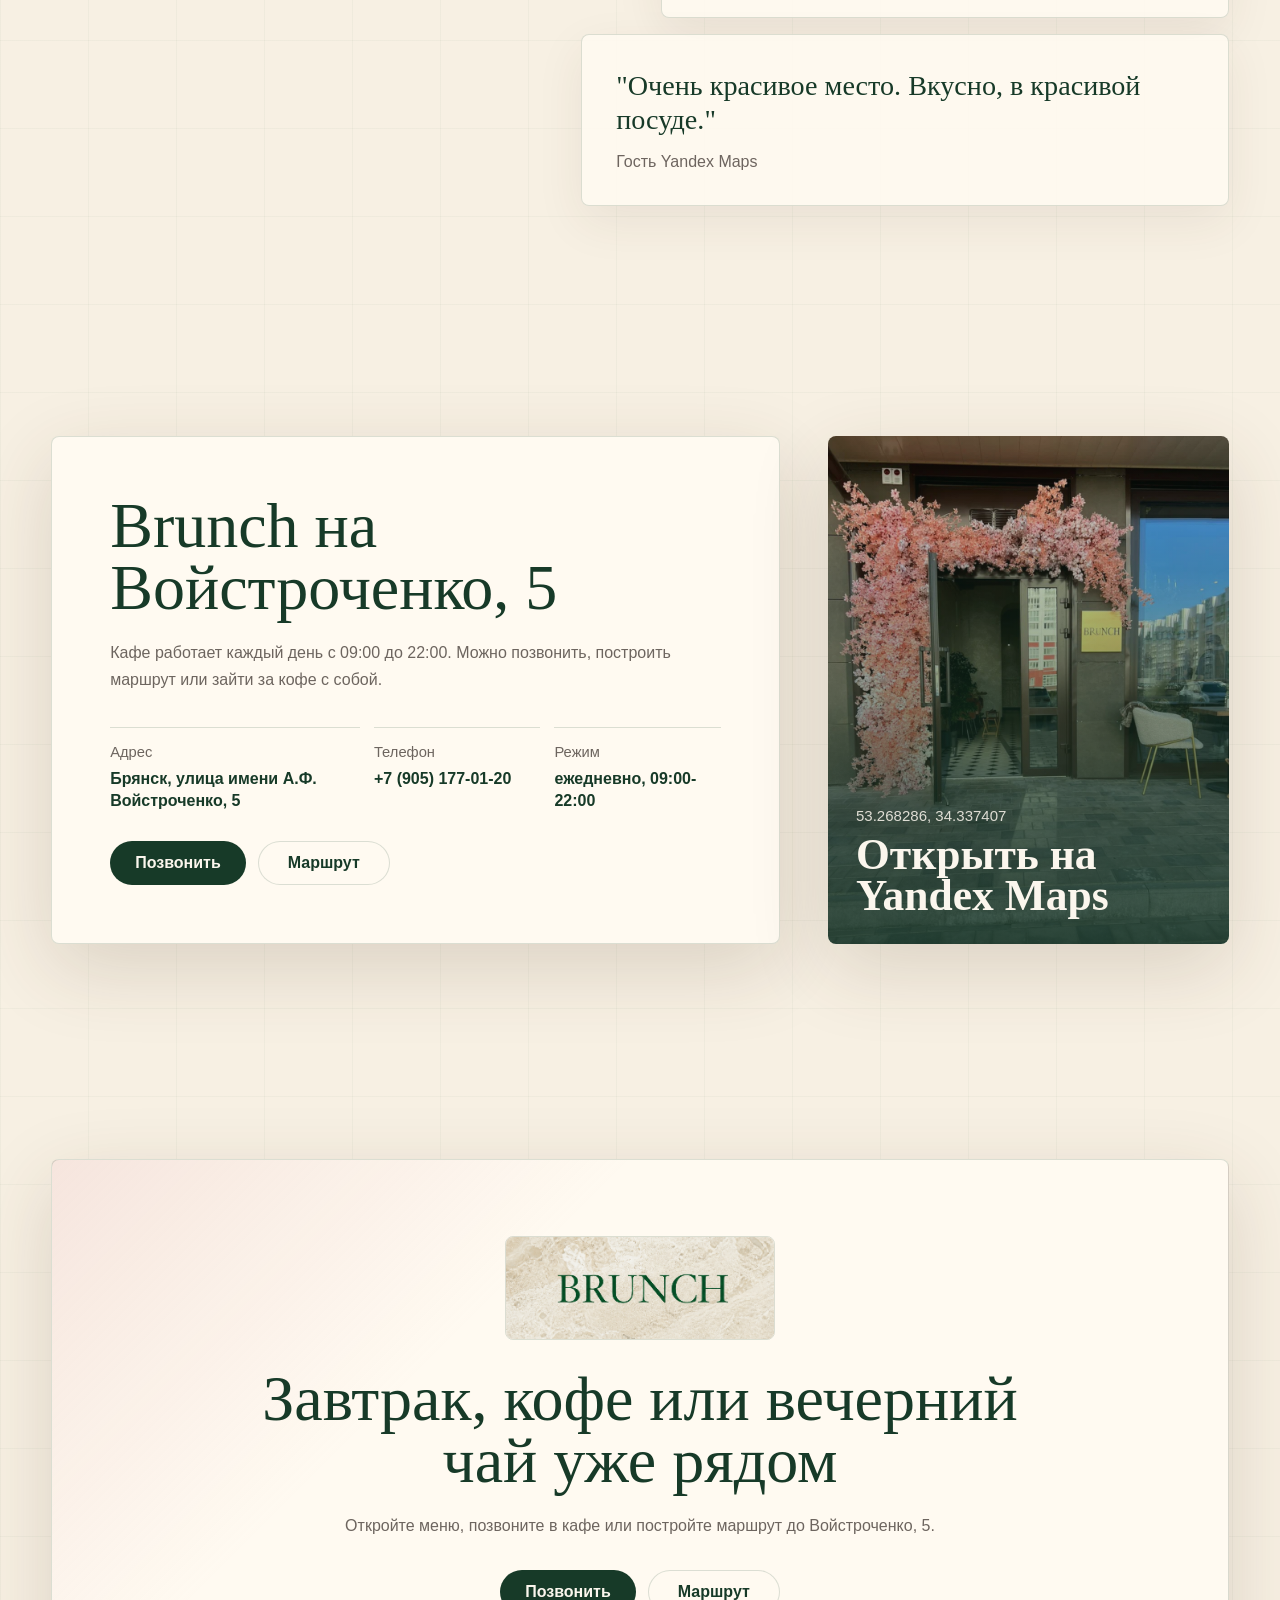
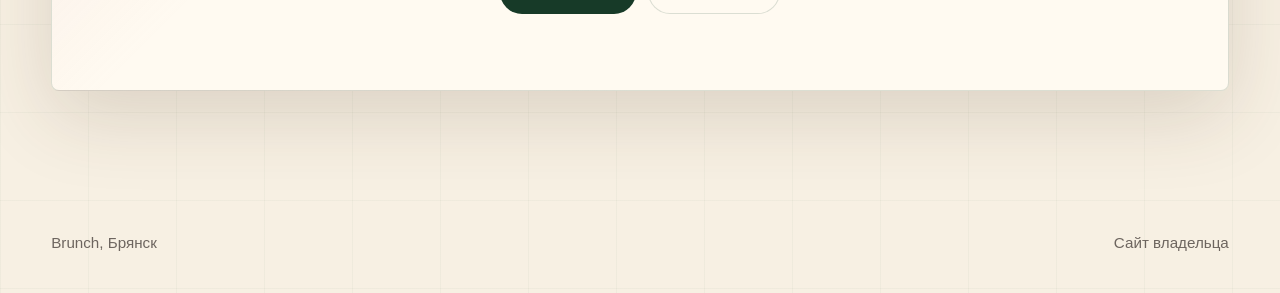
==== commit c85b80a3: "Add animated interior gallery" ====
--- a/index.html
+++ b/index.html
@@ -124,16 +124,75 @@
       </section>
 
       <section id="atmosphere" class="atmosphere section-pad">
-        <div class="photo-mosaic reveal" aria-label="Фотографии интерьера Brunch">
-          <figure class="mosaic-large">
-            <img src="assets/interior-hall.png" alt="Зал Brunch с пудровыми диванами и люстрой" loading="lazy" />
-          </figure>
-          <figure>
-            <img src="assets/interior-table.png" alt="Стол Brunch, цветочные кресла и фактурная стена" loading="lazy" />
-          </figure>
-          <figure>
-            <img src="assets/interior-window.png" alt="Стол у окна в Brunch с люстрой и зелеными рамами" loading="lazy" />
-          </figure>
+        <div class="photo-gallery reveal" data-gallery aria-label="Галерея интерьера Brunch">
+          <div class="gallery-frame">
+            <figure class="gallery-main">
+              <div class="gallery-card" data-gallery-card="0">
+                <img
+                  class="gallery-card-front"
+                  data-gallery-front
+                  src="photos/interior_photos/interior_001_source_003.jpg"
+                  alt="Круглый стол, цветочные кресла и растения в зале Brunch"
+                  loading="lazy"
+                />
+                <img
+                  class="gallery-card-back"
+                  data-gallery-back
+                  src="photos/interior_photos/interior_002_source_006.jpg"
+                  alt=""
+                  aria-hidden="true"
+                  loading="lazy"
+                />
+              </div>
+            </figure>
+            <figure class="gallery-side">
+              <div class="gallery-card" data-gallery-card="1">
+                <img
+                  class="gallery-card-front"
+                  data-gallery-front
+                  src="photos/interior_photos/interior_002_source_006.jpg"
+                  alt="Фактурная стена с логотипом Brunch и столиком"
+                  loading="lazy"
+                />
+                <img
+                  class="gallery-card-back"
+                  data-gallery-back
+                  src="photos/interior_photos/interior_003_source_011.jpg"
+                  alt=""
+                  aria-hidden="true"
+                  loading="lazy"
+                />
+              </div>
+            </figure>
+            <figure class="gallery-side">
+              <div class="gallery-card" data-gallery-card="2">
+                <img
+                  class="gallery-card-front"
+                  data-gallery-front
+                  src="photos/interior_photos/interior_003_source_011.jpg"
+                  alt="Стол у окна с люстрой и видом из зала Brunch"
+                  loading="lazy"
+                />
+                <img
+                  class="gallery-card-back"
+                  data-gallery-back
+                  src="photos/interior_photos/interior_004_source_012.jpg"
+                  alt=""
+                  aria-hidden="true"
+                  loading="lazy"
+                />
+              </div>
+            </figure>
+          </div>
+          <div class="gallery-controls" aria-label="Управление галереей">
+            <button class="gallery-arrow gallery-arrow-prev" type="button" data-gallery-prev aria-label="Предыдущее фото">
+              <span aria-hidden="true">‹</span>
+            </button>
+            <div class="gallery-dots" data-gallery-dots aria-label="Выбор фото"></div>
+            <button class="gallery-arrow gallery-arrow-next" type="button" data-gallery-next aria-label="Следующее фото">
+              <span aria-hidden="true">›</span>
+            </button>
+          </div>
         </div>
         <div class="atmosphere-copy reveal">
           <h2>Цветочная арка, фарфор и пудровый зал</h2>
--- a/styles.css
+++ b/styles.css
@@ -14,6 +14,8 @@
   --wood: #8b5e3c;
   --shadow: 0 24px 80px rgba(73, 52, 33, 0.16);
   --radius: 8px;
+  --ease-out-expo: cubic-bezier(0.16, 1, 0.3, 1);
+  --ease-out-quart: cubic-bezier(0.25, 1, 0.5, 1);
   --font-body: Arial, Helvetica, sans-serif;
   --font-display: Georgia, "Times New Roman", serif;
 }
@@ -388,28 +390,148 @@
   gap: clamp(30px, 6vw, 82px);
 }
 
-.photo-mosaic {
+.photo-gallery {
+  position: relative;
+  min-width: 0;
+}
+
+.gallery-frame {
   display: grid;
   grid-template-columns: 1.2fr 0.8fr;
   grid-template-rows: 260px 260px;
   gap: 14px;
 }
 
-.photo-mosaic figure {
+.gallery-frame figure {
+  position: relative;
   margin: 0;
   overflow: hidden;
   border-radius: var(--radius);
   box-shadow: 0 18px 52px rgba(73, 52, 33, 0.12);
-}
-
-.photo-mosaic .mosaic-large {
+  background: transparent;
+  isolation: isolate;
+  perspective: 1400px;
+}
+
+.gallery-main {
   grid-row: span 2;
 }
 
-.photo-mosaic img {
+.gallery-card {
+  position: relative;
+  width: 100%;
+  height: 100%;
+  transform-style: preserve-3d;
+  transition: transform 1640ms var(--ease-out-expo);
+}
+
+.gallery-card img {
+  position: absolute;
+  inset: 0;
   width: 100%;
   height: 100%;
   object-fit: cover;
+  backface-visibility: hidden;
+  -webkit-backface-visibility: hidden;
+}
+
+.gallery-card-front {
+  transform: rotateY(0deg);
+}
+
+.gallery-card-back {
+  transform: rotateY(180deg);
+}
+
+.gallery-frame figure::after {
+  content: "";
+  position: absolute;
+  inset: 0;
+  pointer-events: none;
+  background:
+    linear-gradient(120deg, rgba(255, 250, 241, 0.16), transparent 38%),
+    linear-gradient(180deg, transparent 64%, rgba(24, 53, 39, 0.2));
+  opacity: 0;
+  transition: opacity 260ms ease;
+}
+
+.gallery-frame figure:hover::after {
+  opacity: 1;
+}
+
+.gallery-controls {
+  width: min(460px, 100%);
+  margin: 18px auto 0;
+  display: grid;
+  grid-template-columns: auto 1fr auto;
+  align-items: center;
+  gap: 12px;
+}
+
+.gallery-arrow,
+.gallery-dot {
+  border: 1px solid color-mix(in srgb, var(--green-strong) 26%, transparent);
+  color: var(--paper-soft);
+  background: color-mix(in srgb, var(--green-strong) 88%, var(--surface));
+  box-shadow: 0 12px 32px rgba(24, 53, 39, 0.16);
+  cursor: pointer;
+  transition:
+    transform 180ms var(--ease-out-quart),
+    background-color 180ms ease,
+    border-color 180ms ease,
+    opacity 180ms ease;
+}
+
+.gallery-arrow {
+  display: inline-grid;
+  width: 48px;
+  height: 48px;
+  place-items: center;
+  border-radius: 999px;
+  font-family: var(--font-display);
+}
+
+.gallery-arrow span {
+  display: block;
+  margin-top: -3px;
+  font-size: 2.35rem;
+  line-height: 1;
+}
+
+.gallery-arrow:hover,
+.gallery-arrow:focus-visible,
+.gallery-dot:hover,
+.gallery-dot:focus-visible {
+  transform: translateY(-2px);
+  border-color: color-mix(in srgb, var(--green-strong) 62%, transparent);
+  background: var(--green-strong);
+}
+
+.gallery-arrow:active,
+.gallery-dot:active {
+  transform: translateY(1px);
+}
+
+.gallery-dots {
+  display: flex;
+  justify-content: center;
+  gap: 8px;
+  min-width: 0;
+}
+
+.gallery-dot {
+  width: 9px;
+  height: 9px;
+  padding: 0;
+  border-radius: 999px;
+  opacity: 0.42;
+}
+
+.gallery-dot.is-active {
+  width: 28px;
+  opacity: 1;
+  background: var(--green-strong);
+  border-color: var(--green-strong);
 }
 
 .detail-list {
@@ -838,13 +960,22 @@
     grid-template-columns: 1fr;
   }
 
-  .photo-mosaic {
+  .gallery-frame {
     grid-template-columns: 1fr;
     grid-template-rows: 360px 250px 250px;
   }
 
-  .photo-mosaic .mosaic-large {
+  .gallery-main {
     grid-row: auto;
+  }
+
+  .gallery-controls {
+    margin-top: 14px;
+  }
+
+  .gallery-arrow {
+    width: 44px;
+    height: 44px;
   }
 
   .menu-note {
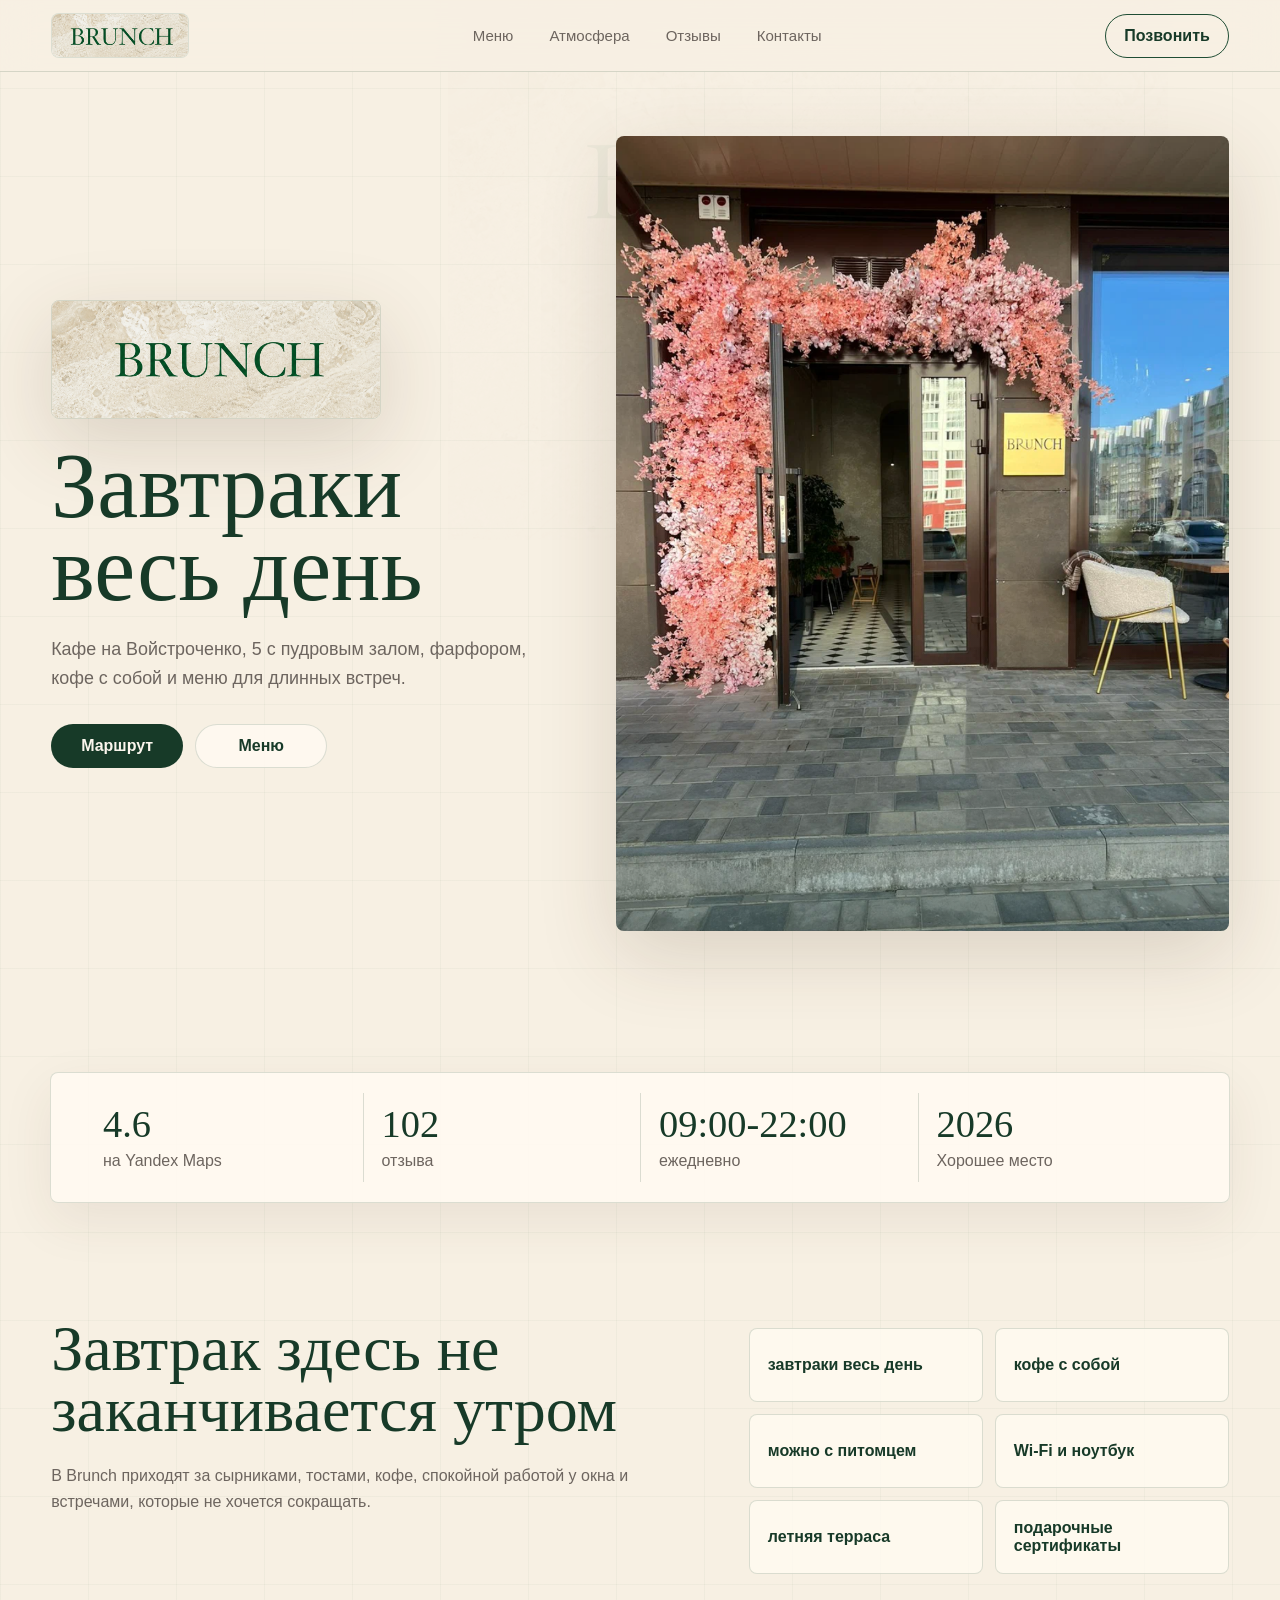
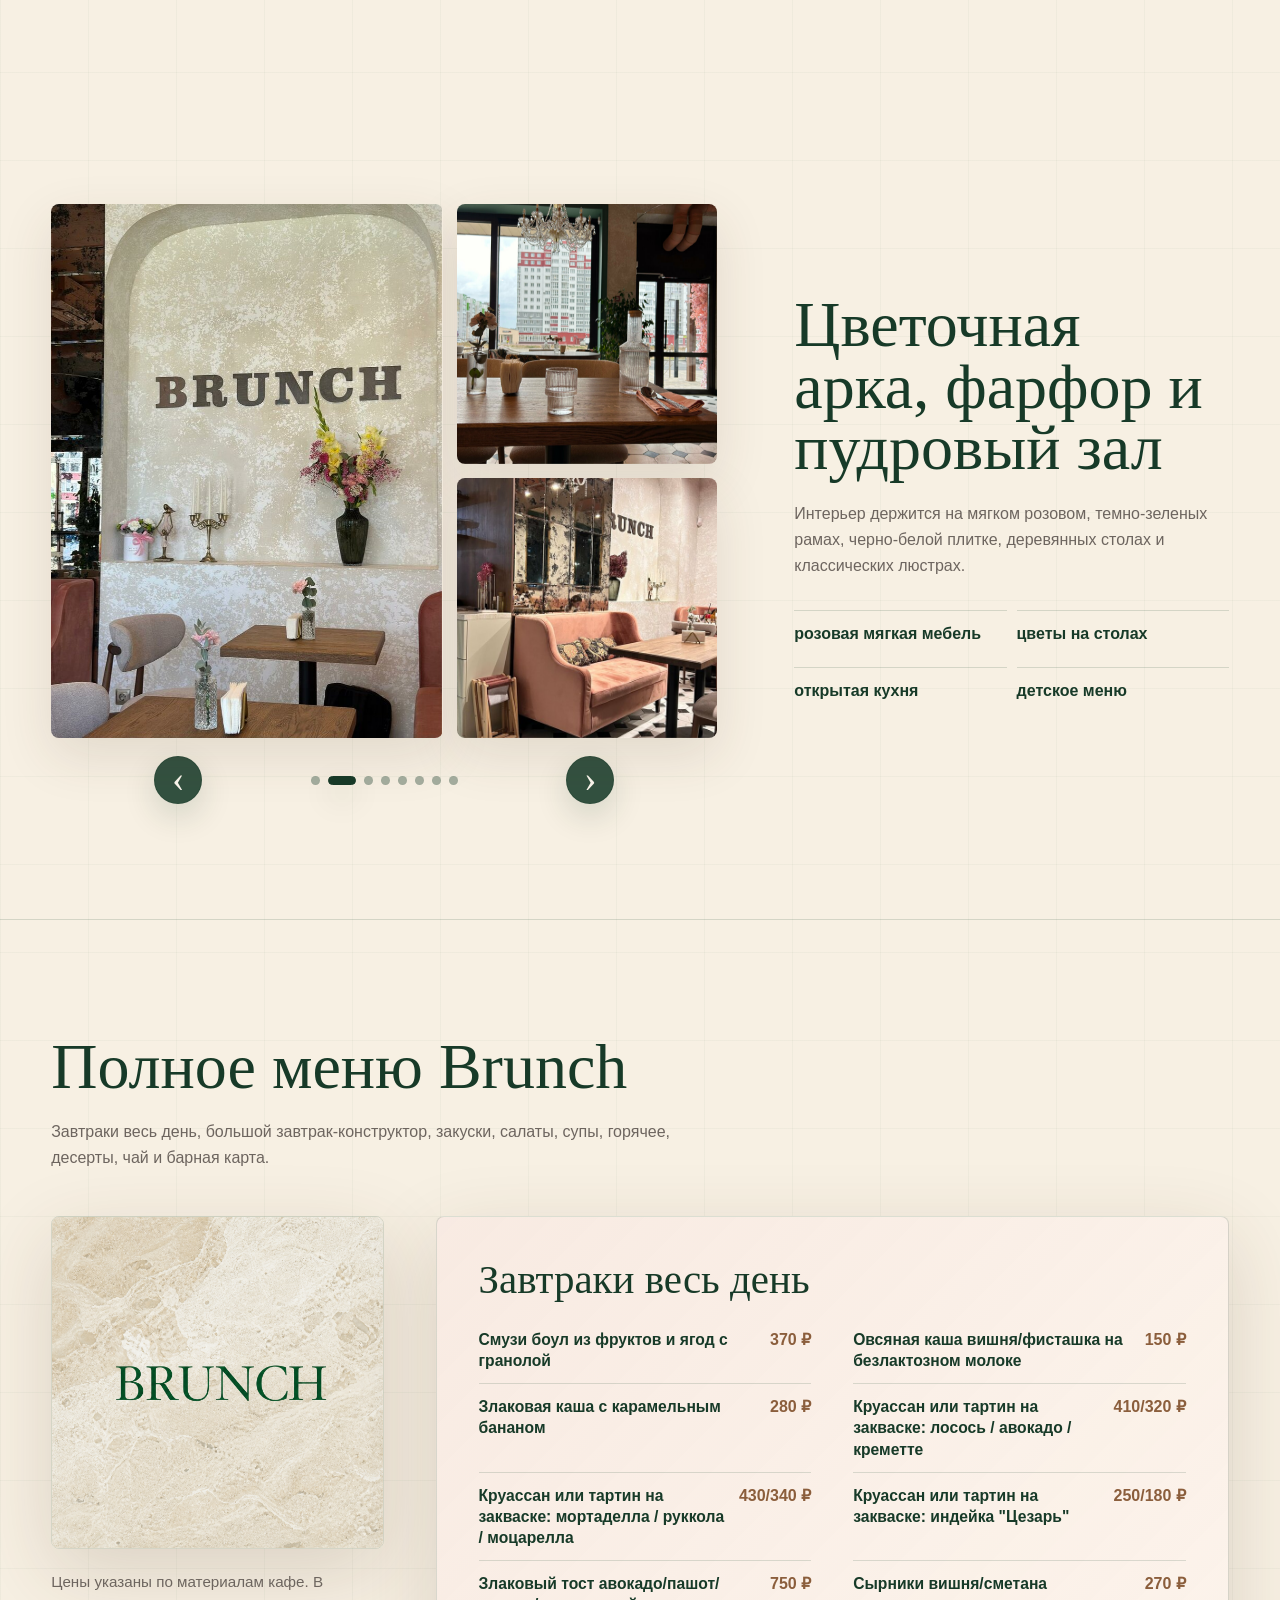
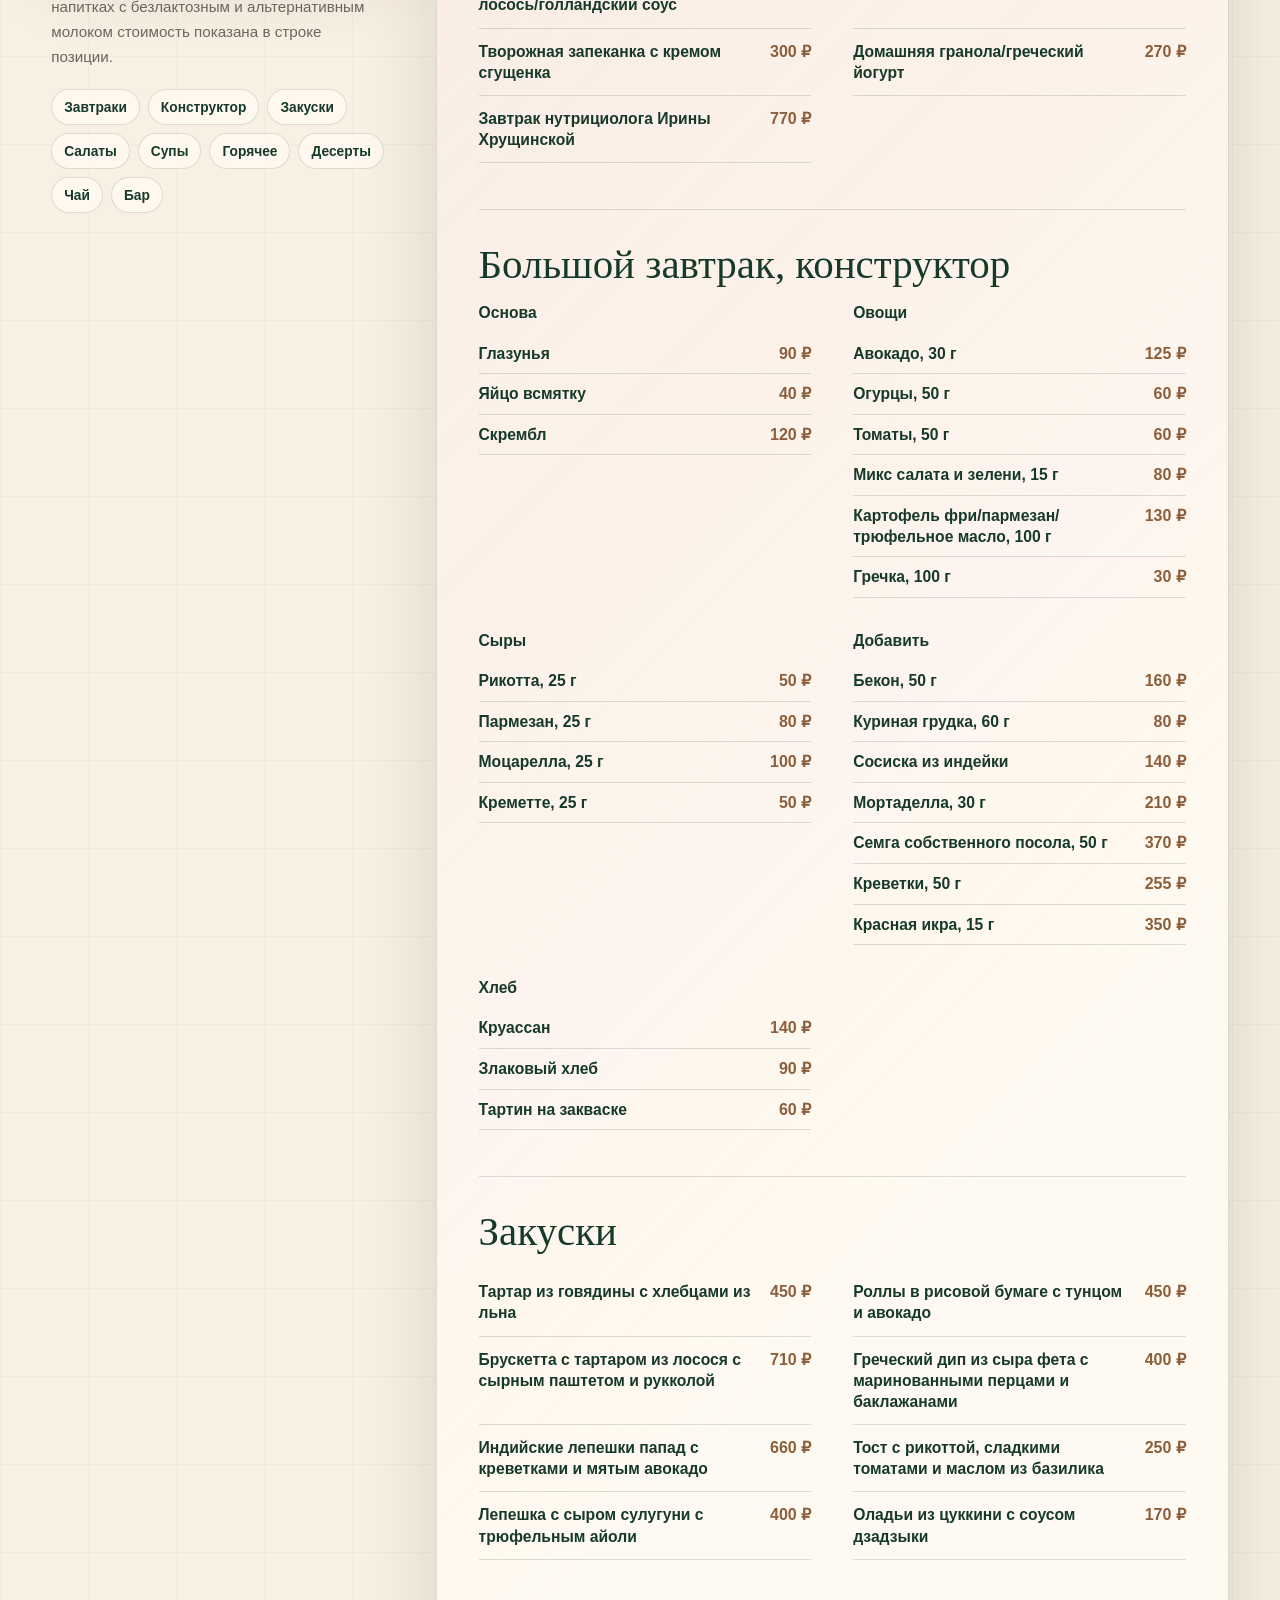
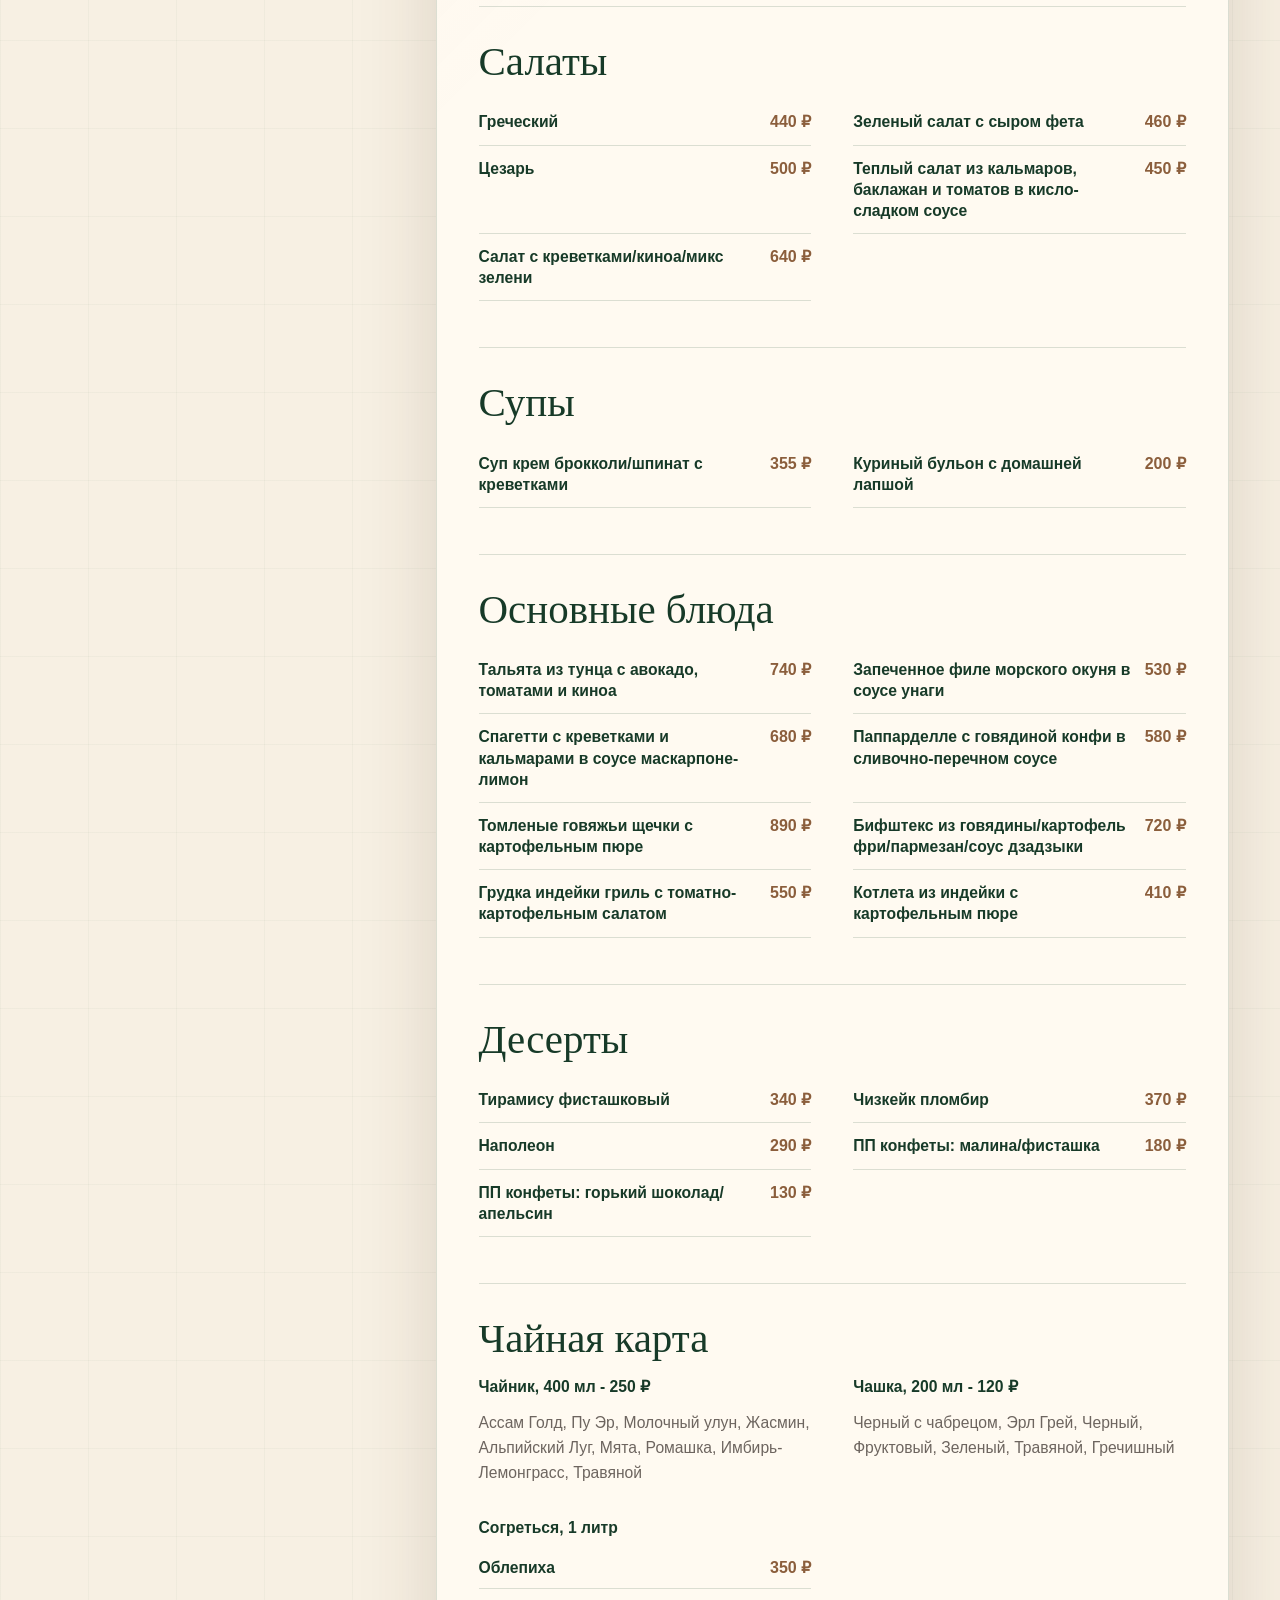
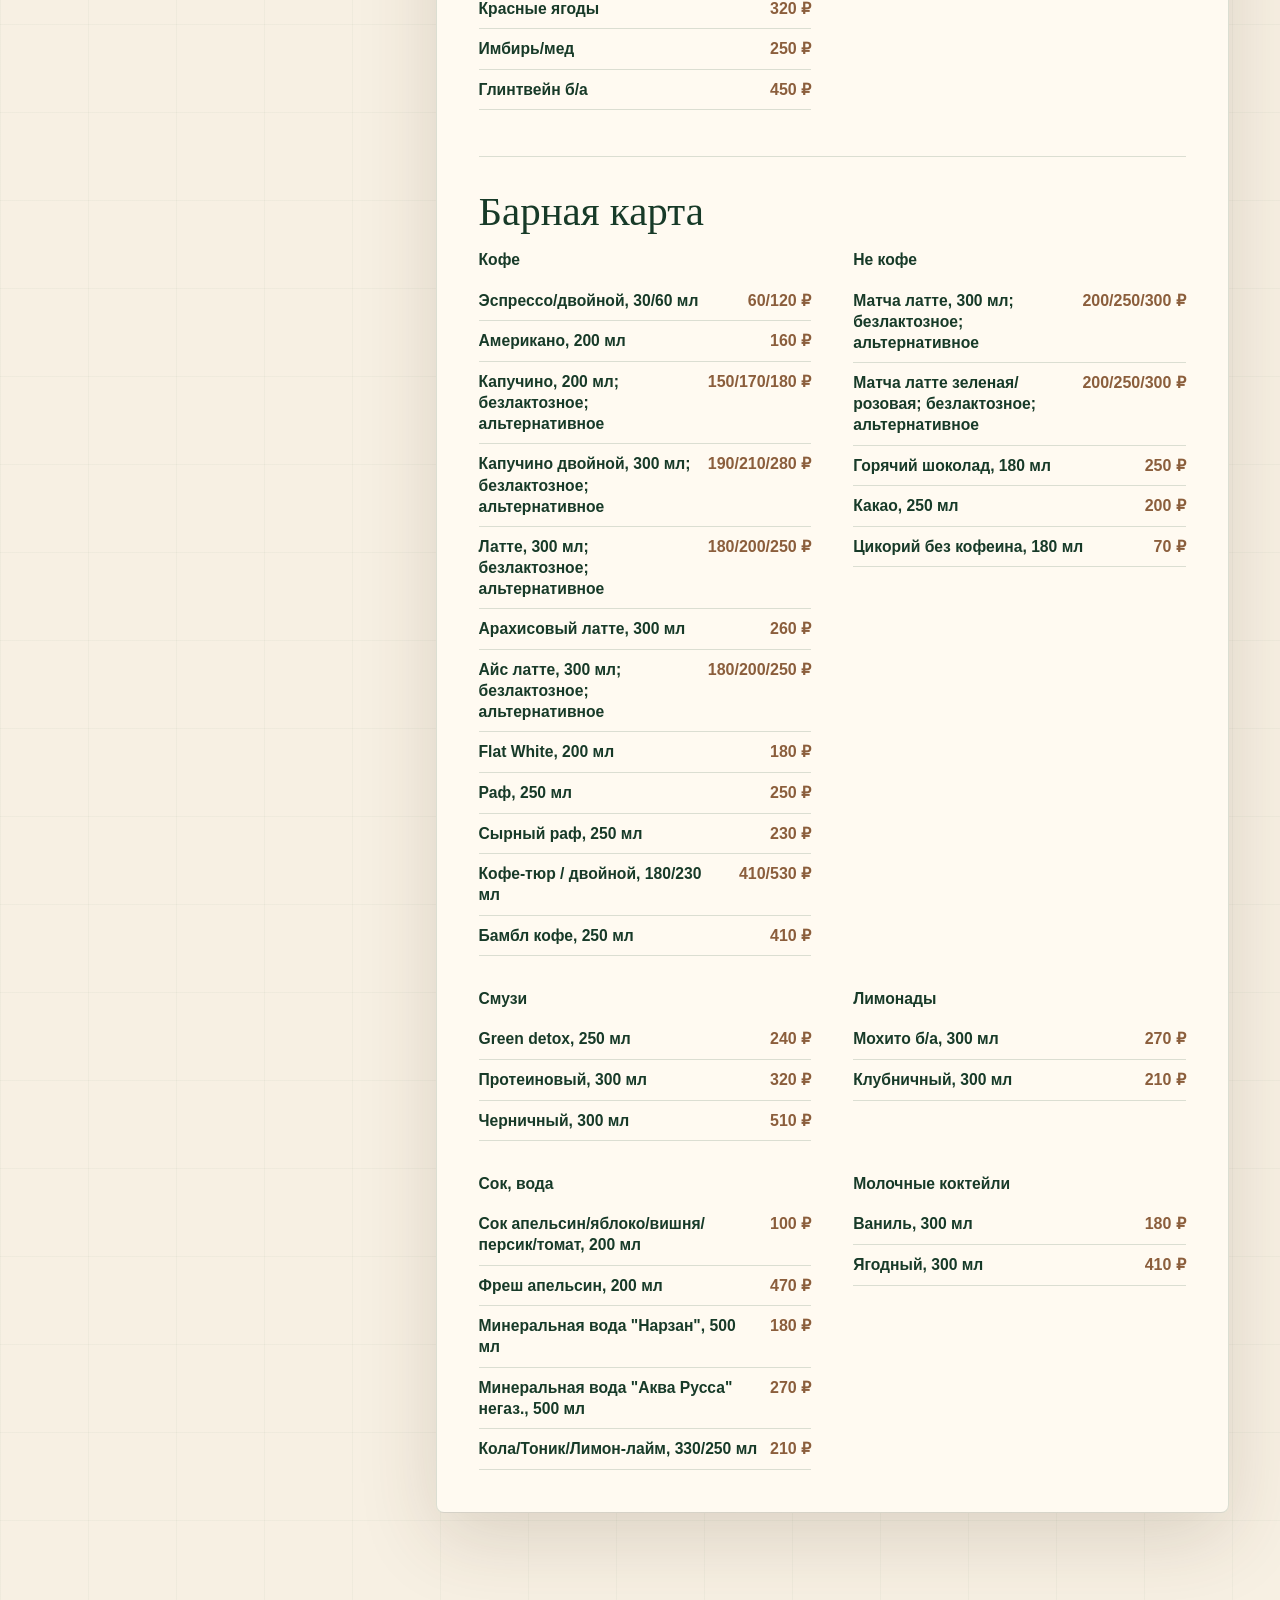
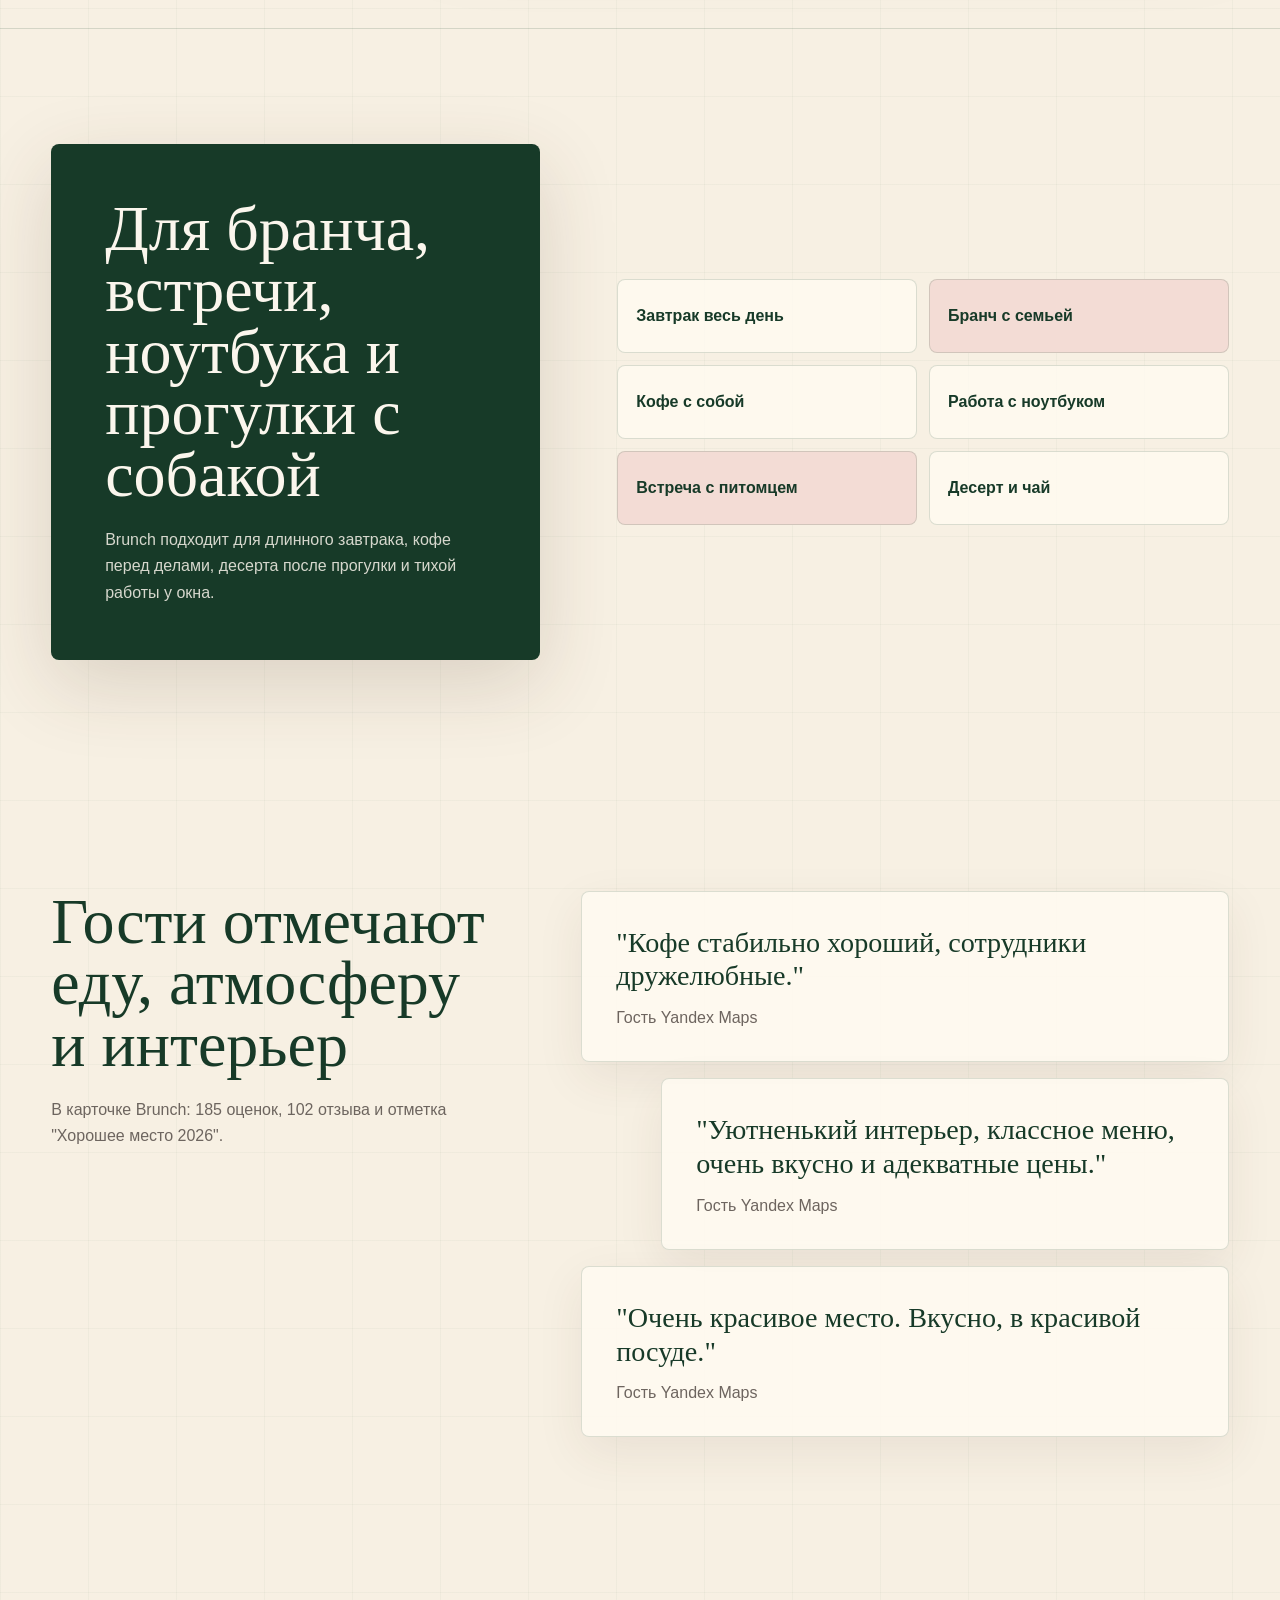
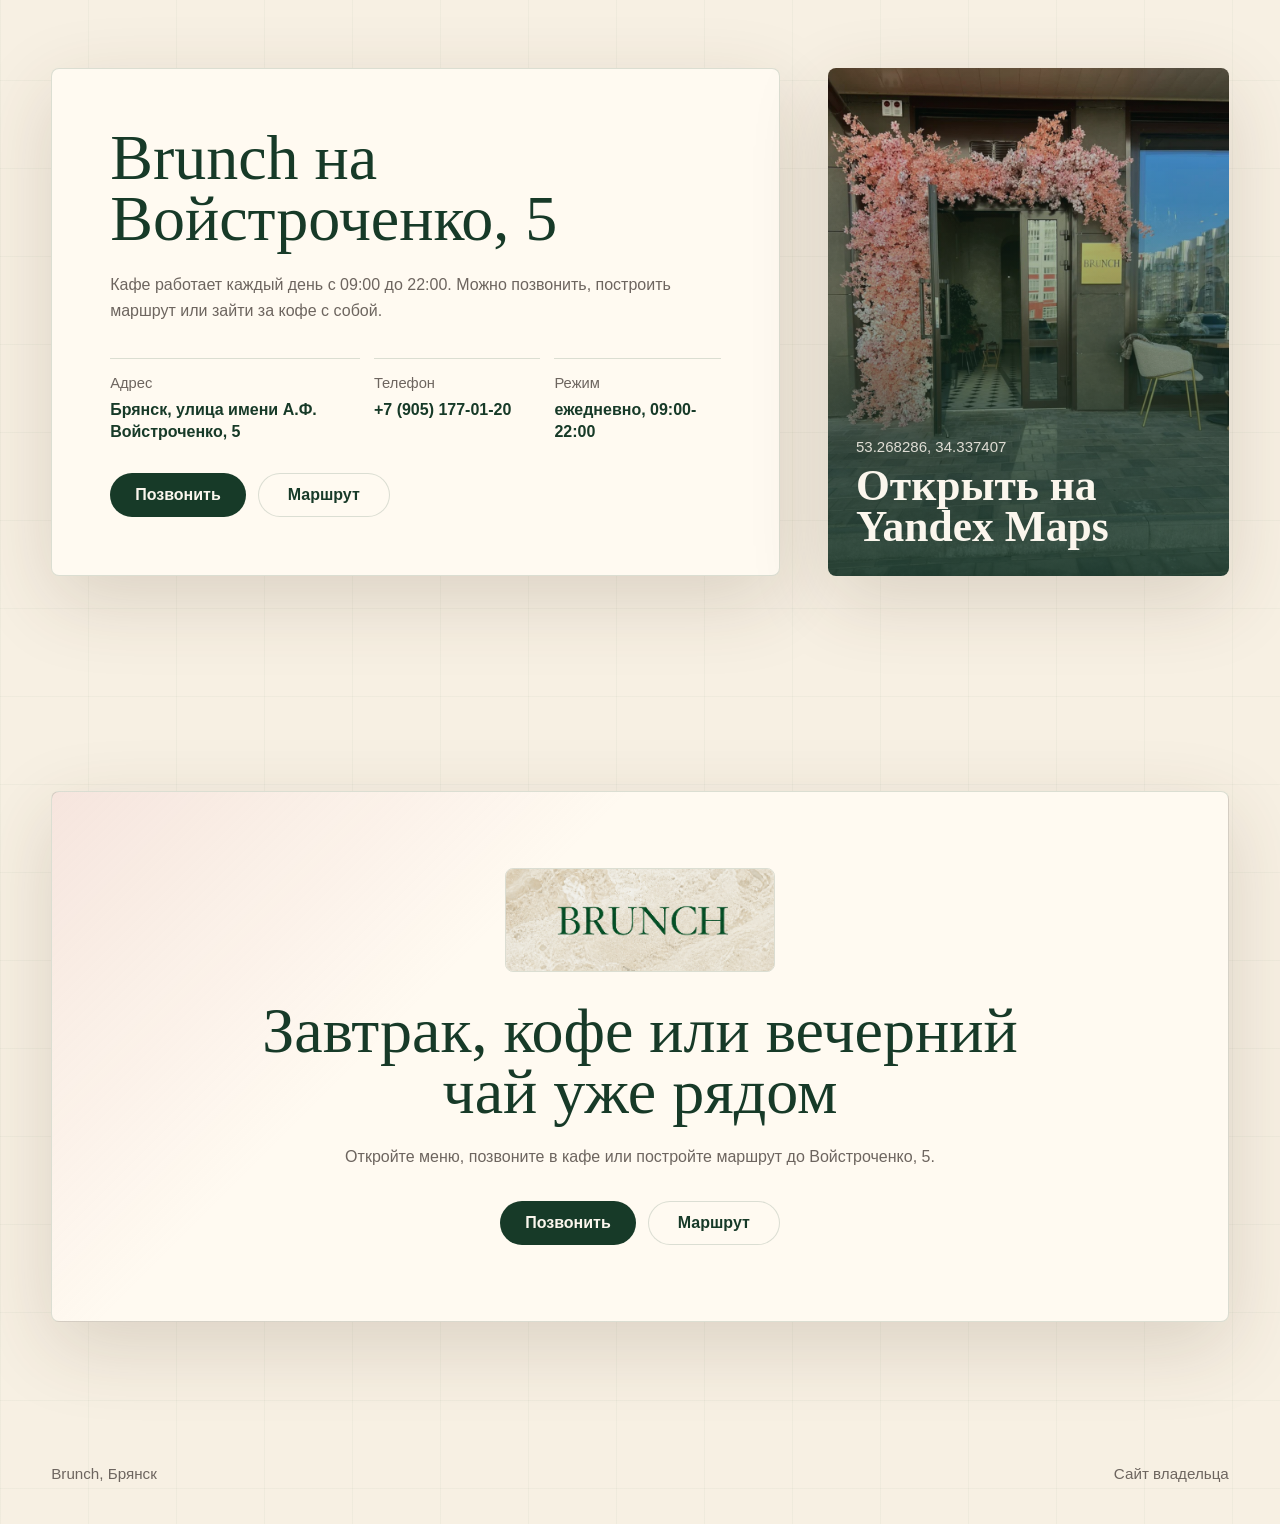
==== commit 543fa756: "Add full Brunch menu" ====
--- a/index.html
+++ b/index.html
@@ -210,57 +210,244 @@
 
       <section id="menu" class="menu-section section-pad">
         <div class="section-heading reveal">
-          <h2>Хиты меню из настоящей карты</h2>
-          <p>
-            Завтраки весь день, конструктор большого завтрака, горячее, десерты, чайная карта и кофе с собой.
+          <h2>Полное меню Brunch</h2>
+          <p>
+            Завтраки весь день, большой завтрак-конструктор, закуски, салаты, супы, горячее, десерты, чай и барная карта.
           </p>
         </div>
         <div class="menu-layout">
           <aside class="menu-note reveal">
             <img src="assets/brunch-logo.png" alt="Логотип Brunch на фирменной фактуре" loading="lazy" />
-            <p>Цены взяты из материалов кафе. Перед публикацией полного меню отдельные позиции стоит сверить вручную.</p>
+            <p>Цены указаны по материалам кафе. В напитках с безлактозным и альтернативным молоком стоимость показана в строке позиции.</p>
+            <nav class="menu-jump" aria-label="Разделы меню">
+              <a href="#menu-breakfast">Завтраки</a>
+              <a href="#menu-builder">Конструктор</a>
+              <a href="#menu-snacks">Закуски</a>
+              <a href="#menu-salads">Салаты</a>
+              <a href="#menu-soups">Супы</a>
+              <a href="#menu-mains">Горячее</a>
+              <a href="#menu-desserts">Десерты</a>
+              <a href="#menu-tea">Чай</a>
+              <a href="#menu-bar">Бар</a>
+            </nav>
           </aside>
           <div class="menu-panel reveal">
-            <article class="menu-item">
-              <span>Злаковый тост</span>
-              <p>Авокадо, пашот, лосось и голландский соус.</p>
-              <strong>750 ₽</strong>
-            </article>
-            <article class="menu-item">
-              <span>Сырники</span>
-              <p>С вишней и сметаной.</p>
-              <strong>270 ₽</strong>
-            </article>
-            <article class="menu-item">
-              <span>Тартар из говядины</span>
-              <p>Подается с хлебцами из льна.</p>
-              <strong>450 ₽</strong>
-            </article>
-            <article class="menu-item">
-              <span>Салат с креветками</span>
-              <p>Креветки, киноа и микс зелени.</p>
-              <strong>640 ₽</strong>
-            </article>
-            <article class="menu-item">
-              <span>Спагетти с креветками</span>
-              <p>Кальмары и соус маскарпоне-лимон.</p>
-              <strong>680 ₽</strong>
-            </article>
-            <article class="menu-item">
-              <span>Томленые говяжьи щечки</span>
-              <p>С картофельным пюре.</p>
-              <strong>890 ₽</strong>
-            </article>
-            <article class="menu-item">
-              <span>Наполеон</span>
-              <p>Классический десерт из меню Brunch.</p>
-              <strong>290 ₽</strong>
-            </article>
-            <article class="menu-item">
-              <span>Бамбл кофе</span>
-              <p>Кофейный напиток 250 мл.</p>
-              <strong>410 ₽</strong>
-            </article>
+            <section id="menu-breakfast" class="menu-category">
+              <h3>Завтраки весь день</h3>
+              <ul class="menu-list">
+                <li><span>Смузи боул из фруктов и ягод с гранолой</span><strong>370 ₽</strong></li>
+                <li><span>Овсяная каша вишня/фисташка на безлактозном молоке</span><strong>150 ₽</strong></li>
+                <li><span>Злаковая каша с карамельным бананом</span><strong>280 ₽</strong></li>
+                <li><span>Круассан или тартин на закваске: лосось / авокадо / креметте</span><strong>410/320 ₽</strong></li>
+                <li><span>Круассан или тартин на закваске: мортаделла / руккола / моцарелла</span><strong>430/340 ₽</strong></li>
+                <li><span>Круассан или тартин на закваске: индейка &quot;Цезарь&quot;</span><strong>250/180 ₽</strong></li>
+                <li><span>Злаковый тост авокадо/пашот/лосось/голландский соус</span><strong>750 ₽</strong></li>
+                <li><span>Сырники вишня/сметана</span><strong>270 ₽</strong></li>
+                <li><span>Творожная запеканка с кремом сгущенка</span><strong>300 ₽</strong></li>
+                <li><span>Домашняя гранола/греческий йогурт</span><strong>270 ₽</strong></li>
+                <li><span>Завтрак нутрициолога Ирины Хрущинской</span><strong>770 ₽</strong></li>
+              </ul>
+            </section>
+
+            <section id="menu-builder" class="menu-category">
+              <h3>Большой завтрак, конструктор</h3>
+              <div class="menu-subgrid">
+                <div>
+                  <h4>Основа</h4>
+                  <ul class="menu-list menu-list-compact">
+                    <li><span>Глазунья</span><strong>90 ₽</strong></li>
+                    <li><span>Яйцо всмятку</span><strong>40 ₽</strong></li>
+                    <li><span>Скрембл</span><strong>120 ₽</strong></li>
+                  </ul>
+                </div>
+                <div>
+                  <h4>Овощи</h4>
+                  <ul class="menu-list menu-list-compact">
+                    <li><span>Авокадо, 30 г</span><strong>125 ₽</strong></li>
+                    <li><span>Огурцы, 50 г</span><strong>60 ₽</strong></li>
+                    <li><span>Томаты, 50 г</span><strong>60 ₽</strong></li>
+                    <li><span>Микс салата и зелени, 15 г</span><strong>80 ₽</strong></li>
+                    <li><span>Картофель фри/пармезан/трюфельное масло, 100 г</span><strong>130 ₽</strong></li>
+                    <li><span>Гречка, 100 г</span><strong>30 ₽</strong></li>
+                  </ul>
+                </div>
+                <div>
+                  <h4>Сыры</h4>
+                  <ul class="menu-list menu-list-compact">
+                    <li><span>Рикотта, 25 г</span><strong>50 ₽</strong></li>
+                    <li><span>Пармезан, 25 г</span><strong>80 ₽</strong></li>
+                    <li><span>Моцарелла, 25 г</span><strong>100 ₽</strong></li>
+                    <li><span>Креметте, 25 г</span><strong>50 ₽</strong></li>
+                  </ul>
+                </div>
+                <div>
+                  <h4>Добавить</h4>
+                  <ul class="menu-list menu-list-compact">
+                    <li><span>Бекон, 50 г</span><strong>160 ₽</strong></li>
+                    <li><span>Куриная грудка, 60 г</span><strong>80 ₽</strong></li>
+                    <li><span>Сосиска из индейки</span><strong>140 ₽</strong></li>
+                    <li><span>Мортаделла, 30 г</span><strong>210 ₽</strong></li>
+                    <li><span>Семга собственного посола, 50 г</span><strong>370 ₽</strong></li>
+                    <li><span>Креветки, 50 г</span><strong>255 ₽</strong></li>
+                    <li><span>Красная икра, 15 г</span><strong>350 ₽</strong></li>
+                  </ul>
+                </div>
+                <div>
+                  <h4>Хлеб</h4>
+                  <ul class="menu-list menu-list-compact">
+                    <li><span>Круассан</span><strong>140 ₽</strong></li>
+                    <li><span>Злаковый хлеб</span><strong>90 ₽</strong></li>
+                    <li><span>Тартин на закваске</span><strong>60 ₽</strong></li>
+                  </ul>
+                </div>
+              </div>
+            </section>
+
+            <section id="menu-snacks" class="menu-category">
+              <h3>Закуски</h3>
+              <ul class="menu-list">
+                <li><span>Тартар из говядины с хлебцами из льна</span><strong>450 ₽</strong></li>
+                <li><span>Роллы в рисовой бумаге с тунцом и авокадо</span><strong>450 ₽</strong></li>
+                <li><span>Брускетта с тартаром из лосося с сырным паштетом и рукколой</span><strong>710 ₽</strong></li>
+                <li><span>Греческий дип из сыра фета с маринованными перцами и баклажанами</span><strong>400 ₽</strong></li>
+                <li><span>Индийские лепешки папад с креветками и мятым авокадо</span><strong>660 ₽</strong></li>
+                <li><span>Тост с рикоттой, сладкими томатами и маслом из базилика</span><strong>250 ₽</strong></li>
+                <li><span>Лепешка с сыром сулугуни с трюфельным айоли</span><strong>400 ₽</strong></li>
+                <li><span>Оладьи из цуккини с соусом дзадзыки</span><strong>170 ₽</strong></li>
+              </ul>
+            </section>
+
+            <section id="menu-salads" class="menu-category">
+              <h3>Салаты</h3>
+              <ul class="menu-list">
+                <li><span>Греческий</span><strong>440 ₽</strong></li>
+                <li><span>Зеленый салат с сыром фета</span><strong>460 ₽</strong></li>
+                <li><span>Цезарь</span><strong>500 ₽</strong></li>
+                <li><span>Теплый салат из кальмаров, баклажан и томатов в кисло-сладком соусе</span><strong>450 ₽</strong></li>
+                <li><span>Салат с креветками/киноа/микс зелени</span><strong>640 ₽</strong></li>
+              </ul>
+            </section>
+
+            <section id="menu-soups" class="menu-category">
+              <h3>Супы</h3>
+              <ul class="menu-list">
+                <li><span>Суп крем брокколи/шпинат с креветками</span><strong>355 ₽</strong></li>
+                <li><span>Куриный бульон с домашней лапшой</span><strong>200 ₽</strong></li>
+              </ul>
+            </section>
+
+            <section id="menu-mains" class="menu-category">
+              <h3>Основные блюда</h3>
+              <ul class="menu-list">
+                <li><span>Тальята из тунца с авокадо, томатами и киноа</span><strong>740 ₽</strong></li>
+                <li><span>Запеченное филе морского окуня в соусе унаги</span><strong>530 ₽</strong></li>
+                <li><span>Спагетти с креветками и кальмарами в соусе маскарпоне-лимон</span><strong>680 ₽</strong></li>
+                <li><span>Паппарделле с говядиной конфи в сливочно-перечном соусе</span><strong>580 ₽</strong></li>
+                <li><span>Томленые говяжьи щечки с картофельным пюре</span><strong>890 ₽</strong></li>
+                <li><span>Бифштекс из говядины/картофель фри/пармезан/соус дзадзыки</span><strong>720 ₽</strong></li>
+                <li><span>Грудка индейки гриль с томатно-картофельным салатом</span><strong>550 ₽</strong></li>
+                <li><span>Котлета из индейки с картофельным пюре</span><strong>410 ₽</strong></li>
+              </ul>
+            </section>
+
+            <section id="menu-desserts" class="menu-category">
+              <h3>Десерты</h3>
+              <ul class="menu-list">
+                <li><span>Тирамису фисташковый</span><strong>340 ₽</strong></li>
+                <li><span>Чизкейк пломбир</span><strong>370 ₽</strong></li>
+                <li><span>Наполеон</span><strong>290 ₽</strong></li>
+                <li><span>ПП конфеты: малина/фисташка</span><strong>180 ₽</strong></li>
+                <li><span>ПП конфеты: горький шоколад/апельсин</span><strong>130 ₽</strong></li>
+              </ul>
+            </section>
+
+            <section id="menu-tea" class="menu-category">
+              <h3>Чайная карта</h3>
+              <div class="menu-subgrid">
+                <div>
+                  <h4>Чайник, 400 мл - 250 ₽</h4>
+                  <p class="menu-options">Ассам Голд, Пу Эр, Молочный улун, Жасмин, Альпийский Луг, Мята, Ромашка, Имбирь-Лемонграсс, Травяной</p>
+                </div>
+                <div>
+                  <h4>Чашка, 200 мл - 120 ₽</h4>
+                  <p class="menu-options">Черный с чабрецом, Эрл Грей, Черный, Фруктовый, Зеленый, Травяной, Гречишный</p>
+                </div>
+                <div>
+                  <h4>Согреться, 1 литр</h4>
+                  <ul class="menu-list menu-list-compact">
+                    <li><span>Облепиха</span><strong>350 ₽</strong></li>
+                    <li><span>Красные ягоды</span><strong>320 ₽</strong></li>
+                    <li><span>Имбирь/мед</span><strong>250 ₽</strong></li>
+                    <li><span>Глинтвейн б/а</span><strong>450 ₽</strong></li>
+                  </ul>
+                </div>
+              </div>
+            </section>
+
+            <section id="menu-bar" class="menu-category">
+              <h3>Барная карта</h3>
+              <div class="menu-subgrid">
+                <div>
+                  <h4>Кофе</h4>
+                  <ul class="menu-list menu-list-compact">
+                    <li><span>Эспрессо/двойной, 30/60 мл</span><strong>60/120 ₽</strong></li>
+                    <li><span>Американо, 200 мл</span><strong>160 ₽</strong></li>
+                    <li><span>Капучино, 200 мл; безлактозное; альтернативное</span><strong>150/170/180 ₽</strong></li>
+                    <li><span>Капучино двойной, 300 мл; безлактозное; альтернативное</span><strong>190/210/280 ₽</strong></li>
+                    <li><span>Латте, 300 мл; безлактозное; альтернативное</span><strong>180/200/250 ₽</strong></li>
+                    <li><span>Арахисовый латте, 300 мл</span><strong>260 ₽</strong></li>
+                    <li><span>Айс латте, 300 мл; безлактозное; альтернативное</span><strong>180/200/250 ₽</strong></li>
+                    <li><span>Flat White, 200 мл</span><strong>180 ₽</strong></li>
+                    <li><span>Раф, 250 мл</span><strong>250 ₽</strong></li>
+                    <li><span>Сырный раф, 250 мл</span><strong>230 ₽</strong></li>
+                    <li><span>Кофе-тюр / двойной, 180/230 мл</span><strong>410/530 ₽</strong></li>
+                    <li><span>Бамбл кофе, 250 мл</span><strong>410 ₽</strong></li>
+                  </ul>
+                </div>
+                <div>
+                  <h4>Не кофе</h4>
+                  <ul class="menu-list menu-list-compact">
+                    <li><span>Матча латте, 300 мл; безлактозное; альтернативное</span><strong>200/250/300 ₽</strong></li>
+                    <li><span>Матча латте зеленая/розовая; безлактозное; альтернативное</span><strong>200/250/300 ₽</strong></li>
+                    <li><span>Горячий шоколад, 180 мл</span><strong>250 ₽</strong></li>
+                    <li><span>Какао, 250 мл</span><strong>200 ₽</strong></li>
+                    <li><span>Цикорий без кофеина, 180 мл</span><strong>70 ₽</strong></li>
+                  </ul>
+                </div>
+                <div>
+                  <h4>Смузи</h4>
+                  <ul class="menu-list menu-list-compact">
+                    <li><span>Green detox, 250 мл</span><strong>240 ₽</strong></li>
+                    <li><span>Протеиновый, 300 мл</span><strong>320 ₽</strong></li>
+                    <li><span>Черничный, 300 мл</span><strong>510 ₽</strong></li>
+                  </ul>
+                </div>
+                <div>
+                  <h4>Лимонады</h4>
+                  <ul class="menu-list menu-list-compact">
+                    <li><span>Мохито б/а, 300 мл</span><strong>270 ₽</strong></li>
+                    <li><span>Клубничный, 300 мл</span><strong>210 ₽</strong></li>
+                  </ul>
+                </div>
+                <div>
+                  <h4>Сок, вода</h4>
+                  <ul class="menu-list menu-list-compact">
+                    <li><span>Сок апельсин/яблоко/вишня/персик/томат, 200 мл</span><strong>100 ₽</strong></li>
+                    <li><span>Фреш апельсин, 200 мл</span><strong>470 ₽</strong></li>
+                    <li><span>Минеральная вода &quot;Нарзан&quot;, 500 мл</span><strong>180 ₽</strong></li>
+                    <li><span>Минеральная вода &quot;Аква Русса&quot; негаз., 500 мл</span><strong>270 ₽</strong></li>
+                    <li><span>Кола/Тоник/Лимон-лайм, 330/250 мл</span><strong>210 ₽</strong></li>
+                  </ul>
+                </div>
+                <div>
+                  <h4>Молочные коктейли</h4>
+                  <ul class="menu-list menu-list-compact">
+                    <li><span>Ваниль, 300 мл</span><strong>180 ₽</strong></li>
+                    <li><span>Ягодный, 300 мл</span><strong>410 ₽</strong></li>
+                  </ul>
+                </div>
+              </div>
+            </section>
           </div>
         </div>
       </section>
--- a/styles.css
+++ b/styles.css
@@ -585,10 +585,39 @@
   font-size: 0.95rem;
 }
 
+.menu-jump {
+  display: flex;
+  flex-wrap: wrap;
+  gap: 8px;
+}
+
+.menu-jump a {
+  display: inline-flex;
+  align-items: center;
+  min-height: 36px;
+  padding: 0 12px;
+  border: 1px solid var(--line);
+  border-radius: 999px;
+  background: color-mix(in srgb, var(--surface) 86%, transparent);
+  color: var(--green-strong);
+  font-size: 0.86rem;
+  font-weight: 700;
+  transition:
+    transform 180ms var(--ease-out-quart),
+    background-color 180ms ease,
+    border-color 180ms ease;
+}
+
+.menu-jump a:hover,
+.menu-jump a:focus-visible {
+  transform: translateY(-1px);
+  border-color: color-mix(in srgb, var(--green-strong) 34%, transparent);
+  background: var(--surface);
+}
+
 .menu-panel {
   display: grid;
-  grid-template-columns: 1fr 1fr;
-  gap: 0 30px;
+  gap: clamp(28px, 4vw, 46px);
   padding: clamp(20px, 4vw, 42px);
   border: 1px solid var(--line);
   border-radius: var(--radius);
@@ -598,32 +627,87 @@
   box-shadow: var(--shadow);
 }
 
-.menu-item {
+.menu-category {
+  scroll-margin-top: 96px;
+}
+
+.menu-category + .menu-category {
+  padding-top: clamp(22px, 3vw, 34px);
+  border-top: 1px solid var(--line);
+}
+
+.menu-category h3 {
+  margin: 0 0 18px;
+  color: var(--green-strong);
+  font-family: var(--font-display);
+  font-size: clamp(1.85rem, 3.2vw, 3.2rem);
+  font-weight: 500;
+  line-height: 0.98;
+  text-wrap: balance;
+}
+
+.menu-category h4 {
+  margin: 0 0 10px;
+  color: var(--green-strong);
+  font-size: 0.98rem;
+  line-height: 1.35;
+}
+
+.menu-list {
+  display: grid;
+  grid-template-columns: repeat(2, minmax(0, 1fr));
+  gap: 0 clamp(22px, 4vw, 42px);
+  margin: 0;
+  padding: 0;
+  list-style: none;
+}
+
+.menu-list li {
   display: grid;
   grid-template-columns: minmax(0, 1fr) auto;
-  gap: 8px 18px;
-  padding: 20px 0;
+  gap: 12px;
+  align-items: baseline;
+  padding: 12px 0;
   border-bottom: 1px solid var(--line);
 }
 
-.menu-item span {
-  color: var(--green-strong);
-  font-family: var(--font-display);
-  font-size: clamp(1.3rem, 2vw, 1.8rem);
-  line-height: 1.08;
-}
-
-.menu-item p {
-  grid-column: 1 / -1;
-  max-width: 42ch;
-  font-size: 0.98rem;
-}
-
-.menu-item strong {
+.menu-list span {
+  color: var(--green-strong);
+  font-size: clamp(0.98rem, 1.1vw, 1.08rem);
+  font-weight: 700;
+  line-height: 1.35;
+  overflow-wrap: anywhere;
+}
+
+.menu-list strong {
   align-self: start;
   color: var(--wood);
-  font-size: 1.03rem;
+  font-size: 1rem;
+  line-height: 1.35;
+  text-align: right;
   white-space: nowrap;
+}
+
+.menu-list-compact {
+  grid-template-columns: 1fr;
+}
+
+.menu-list-compact li {
+  padding: 9px 0;
+}
+
+.menu-subgrid {
+  display: grid;
+  grid-template-columns: repeat(2, minmax(0, 1fr));
+  gap: clamp(18px, 3vw, 32px) clamp(22px, 4vw, 42px);
+}
+
+.menu-options {
+  max-width: none;
+  padding-top: 2px;
+  color: var(--muted);
+  font-size: 0.98rem;
+  line-height: 1.6;
 }
 
 .scenarios {
@@ -866,6 +950,10 @@
     align-items: center;
   }
 
+  .menu-jump {
+    grid-column: 1 / -1;
+  }
+
   .reviews .section-heading {
     max-width: 780px;
   }
@@ -954,7 +1042,8 @@
 
   .reason-grid,
   .detail-list,
-  .menu-panel,
+  .menu-list,
+  .menu-subgrid,
   .scenario-rail,
   .contact-grid {
     grid-template-columns: 1fr;
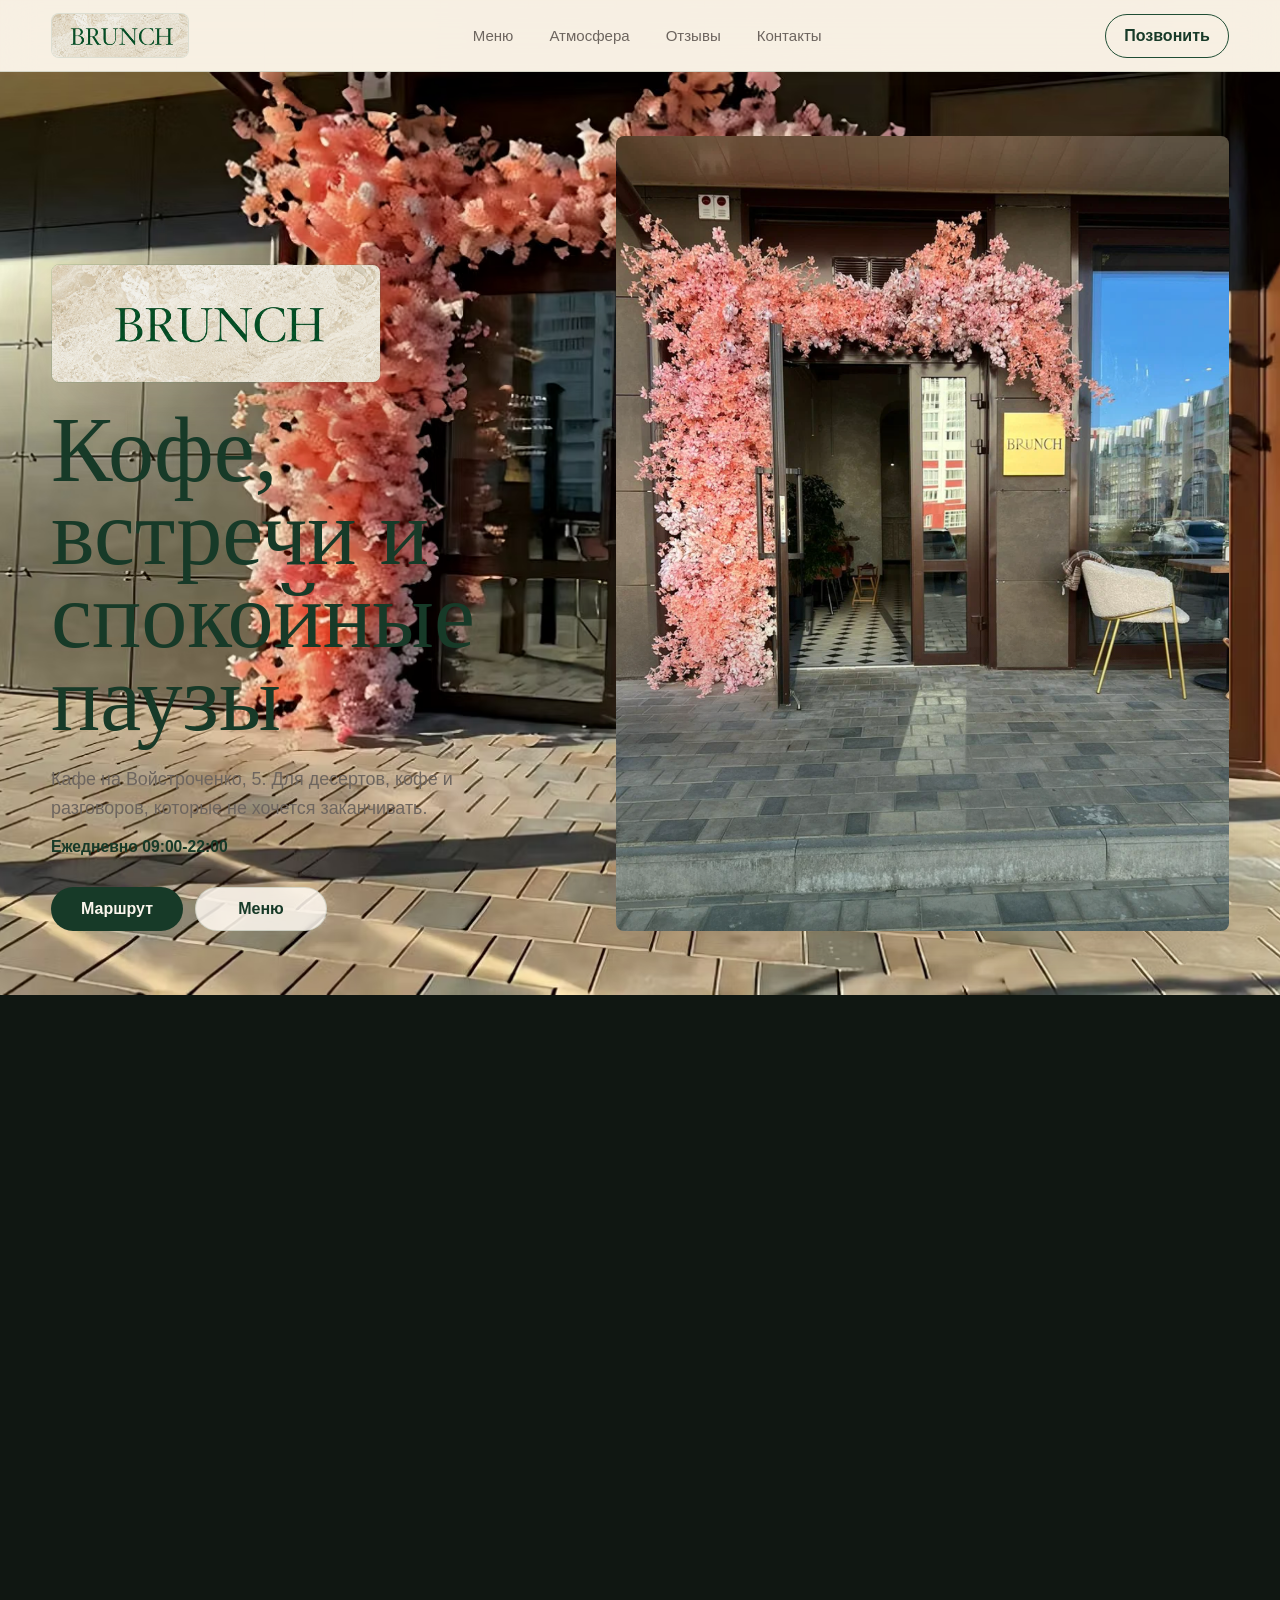
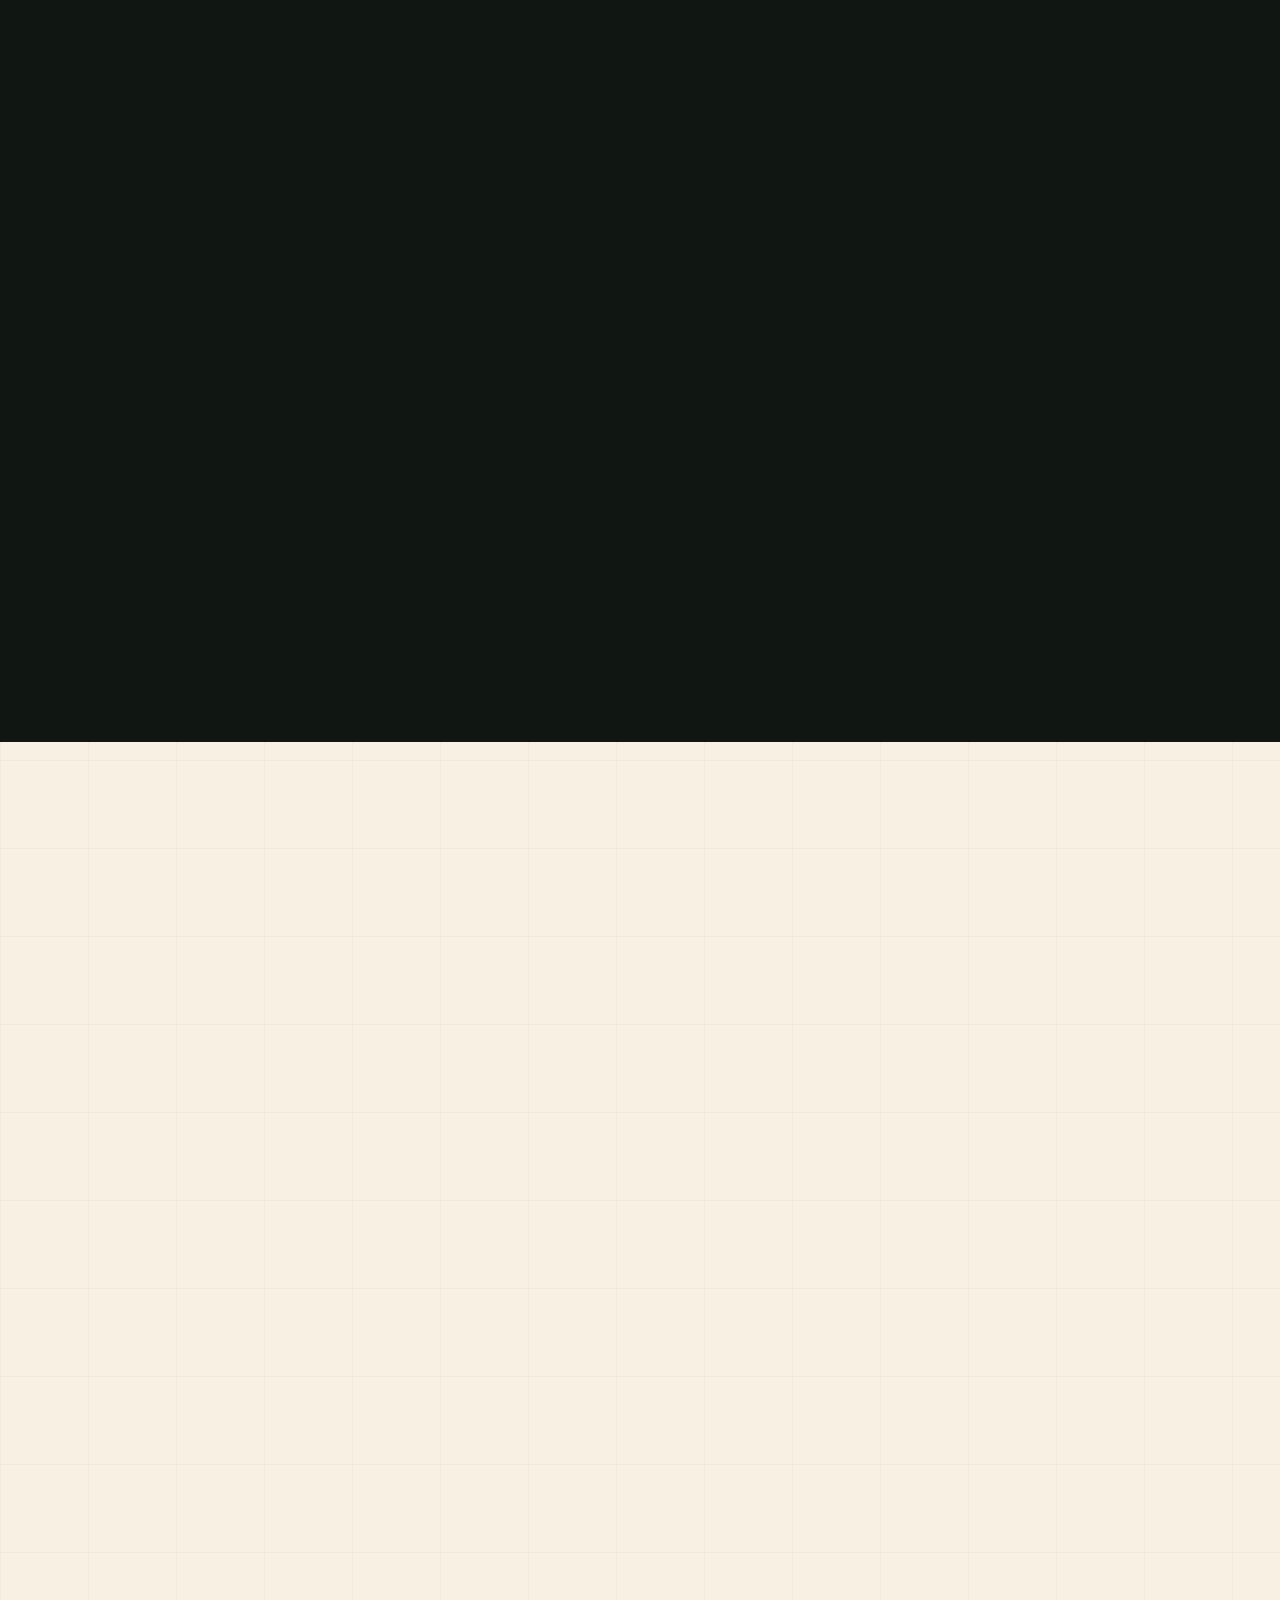
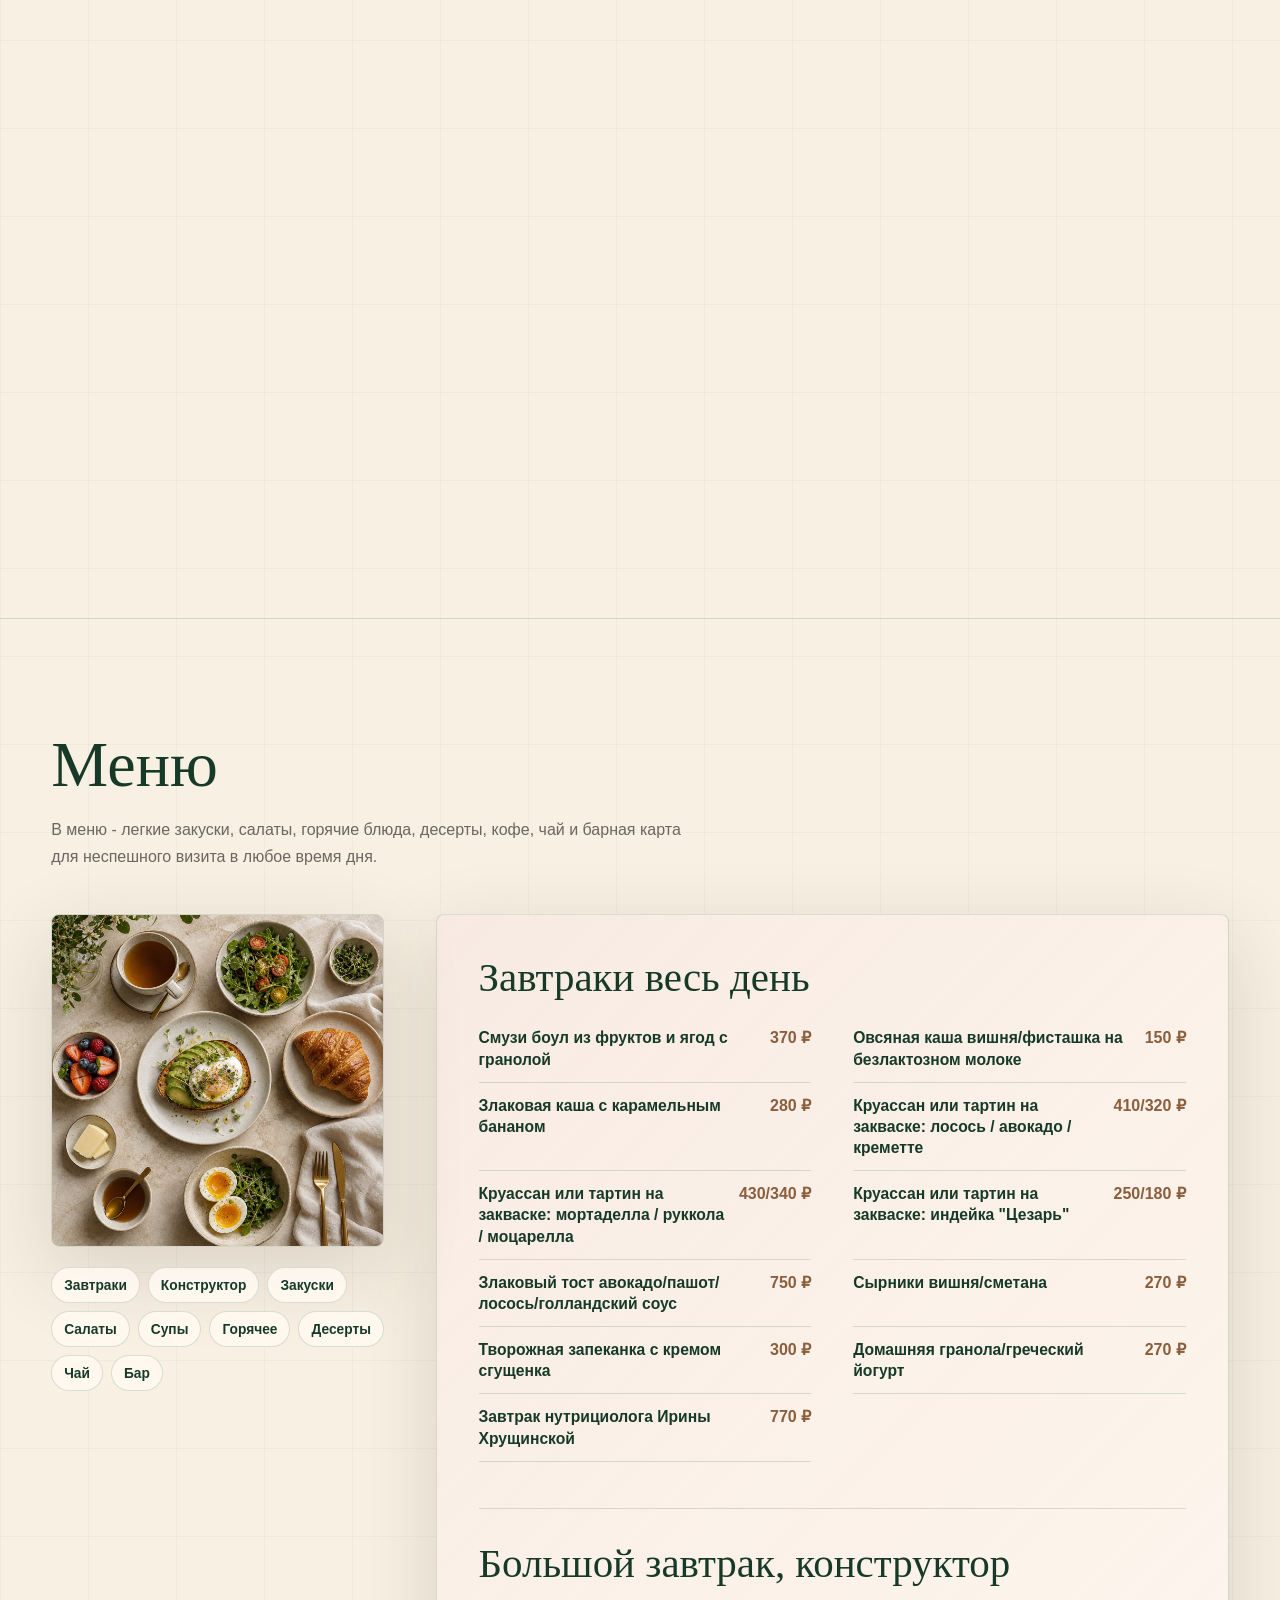
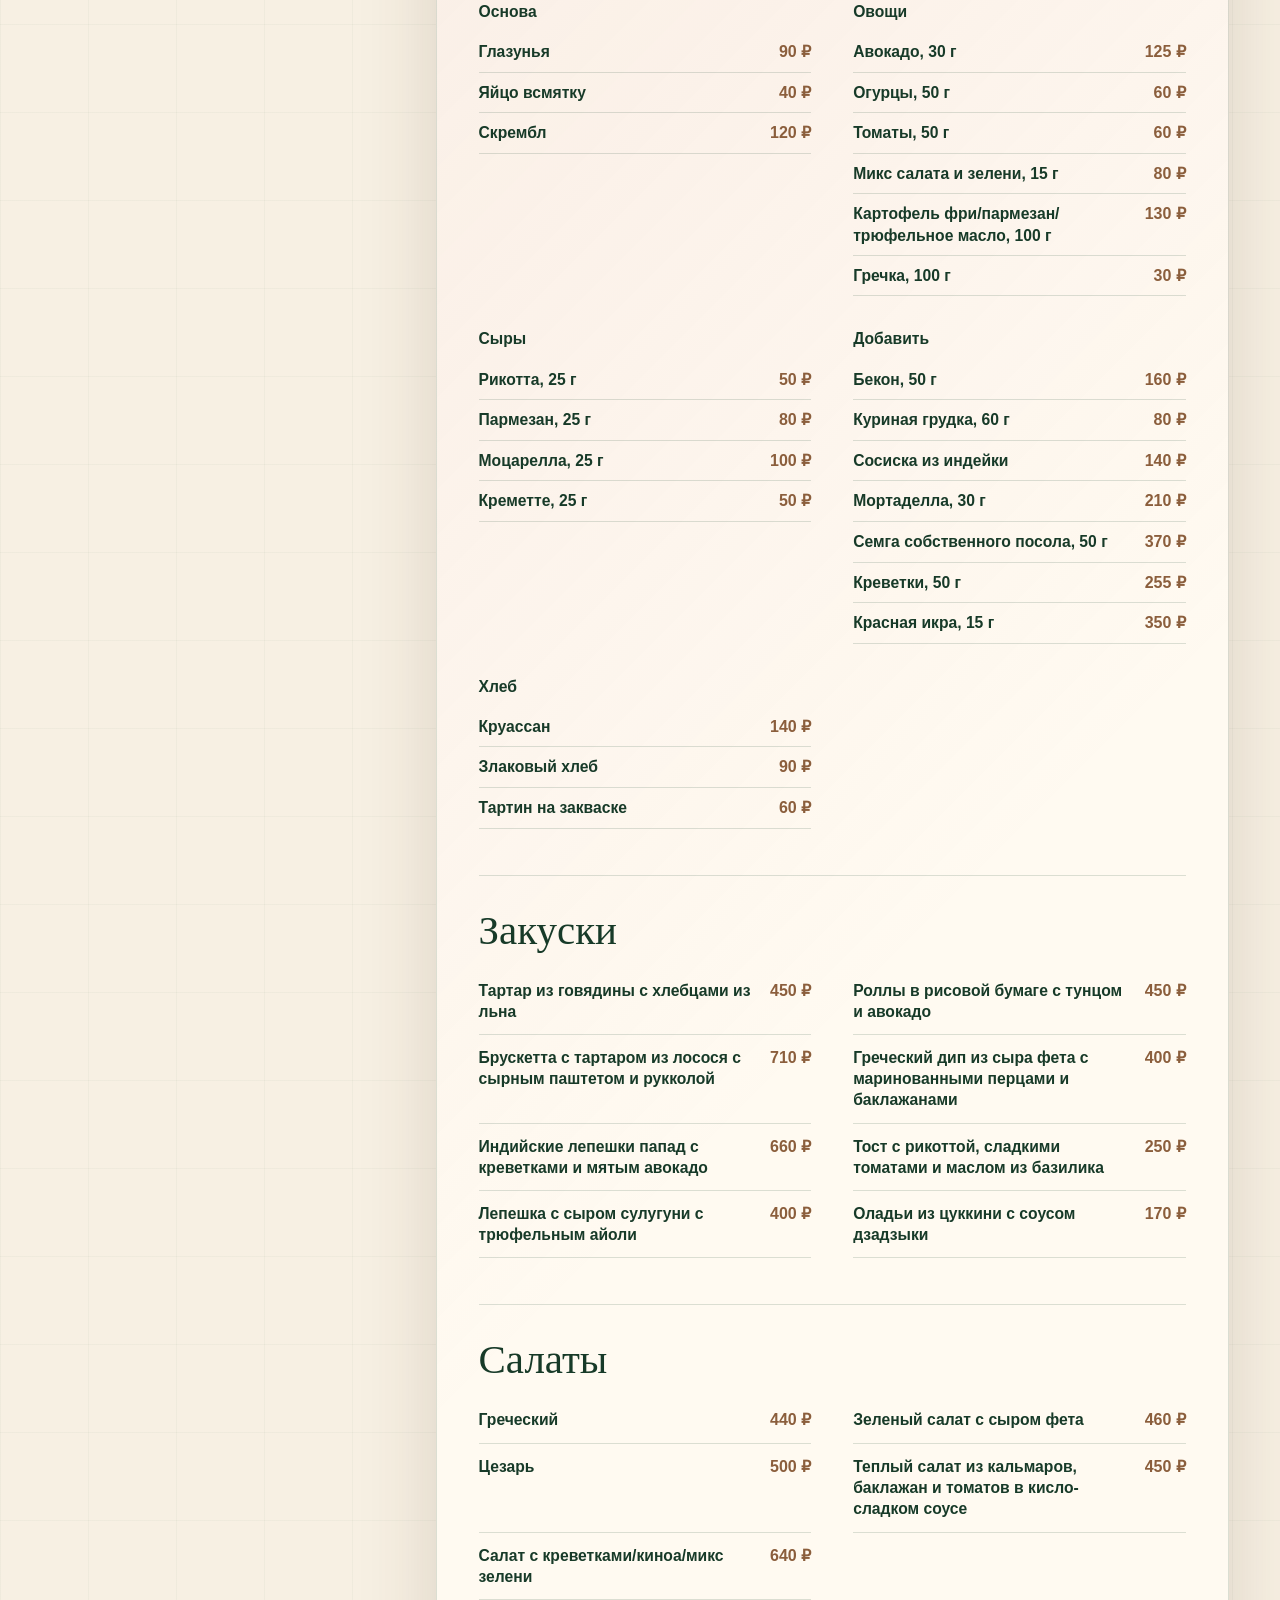
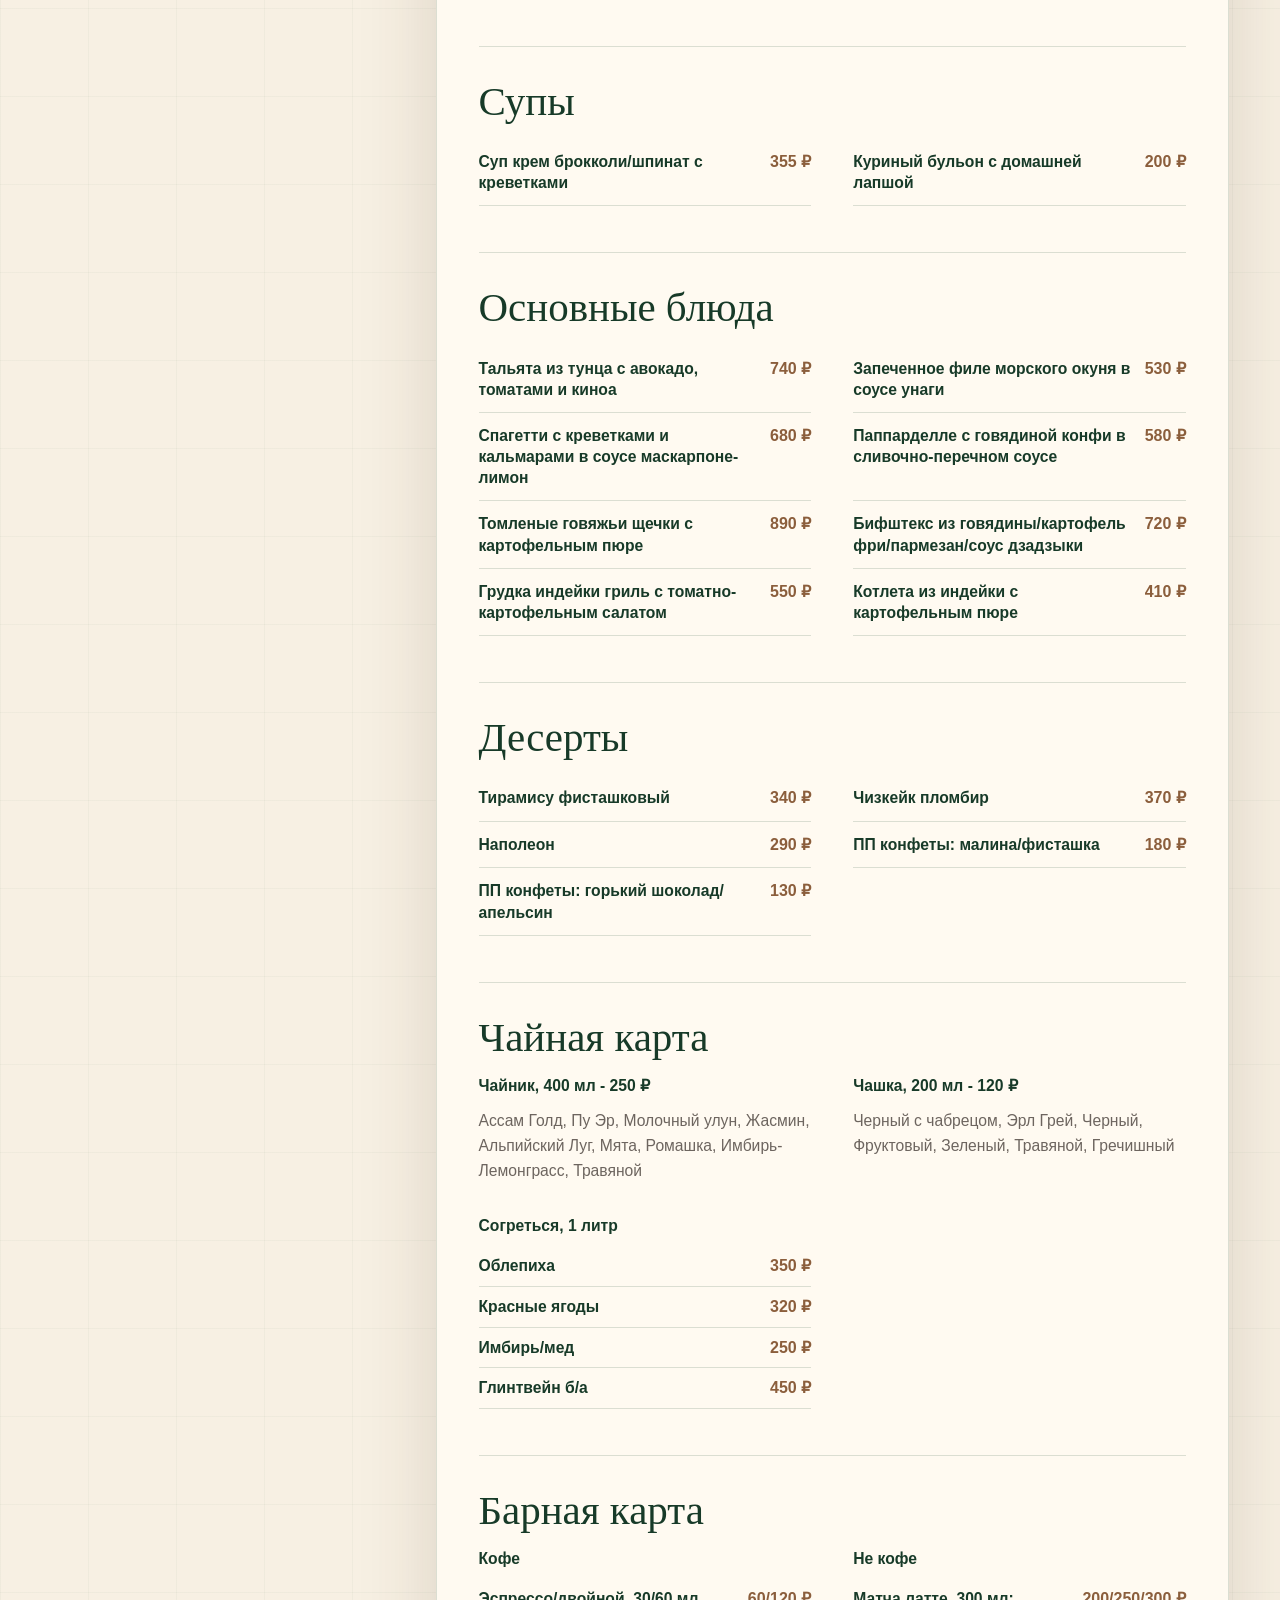
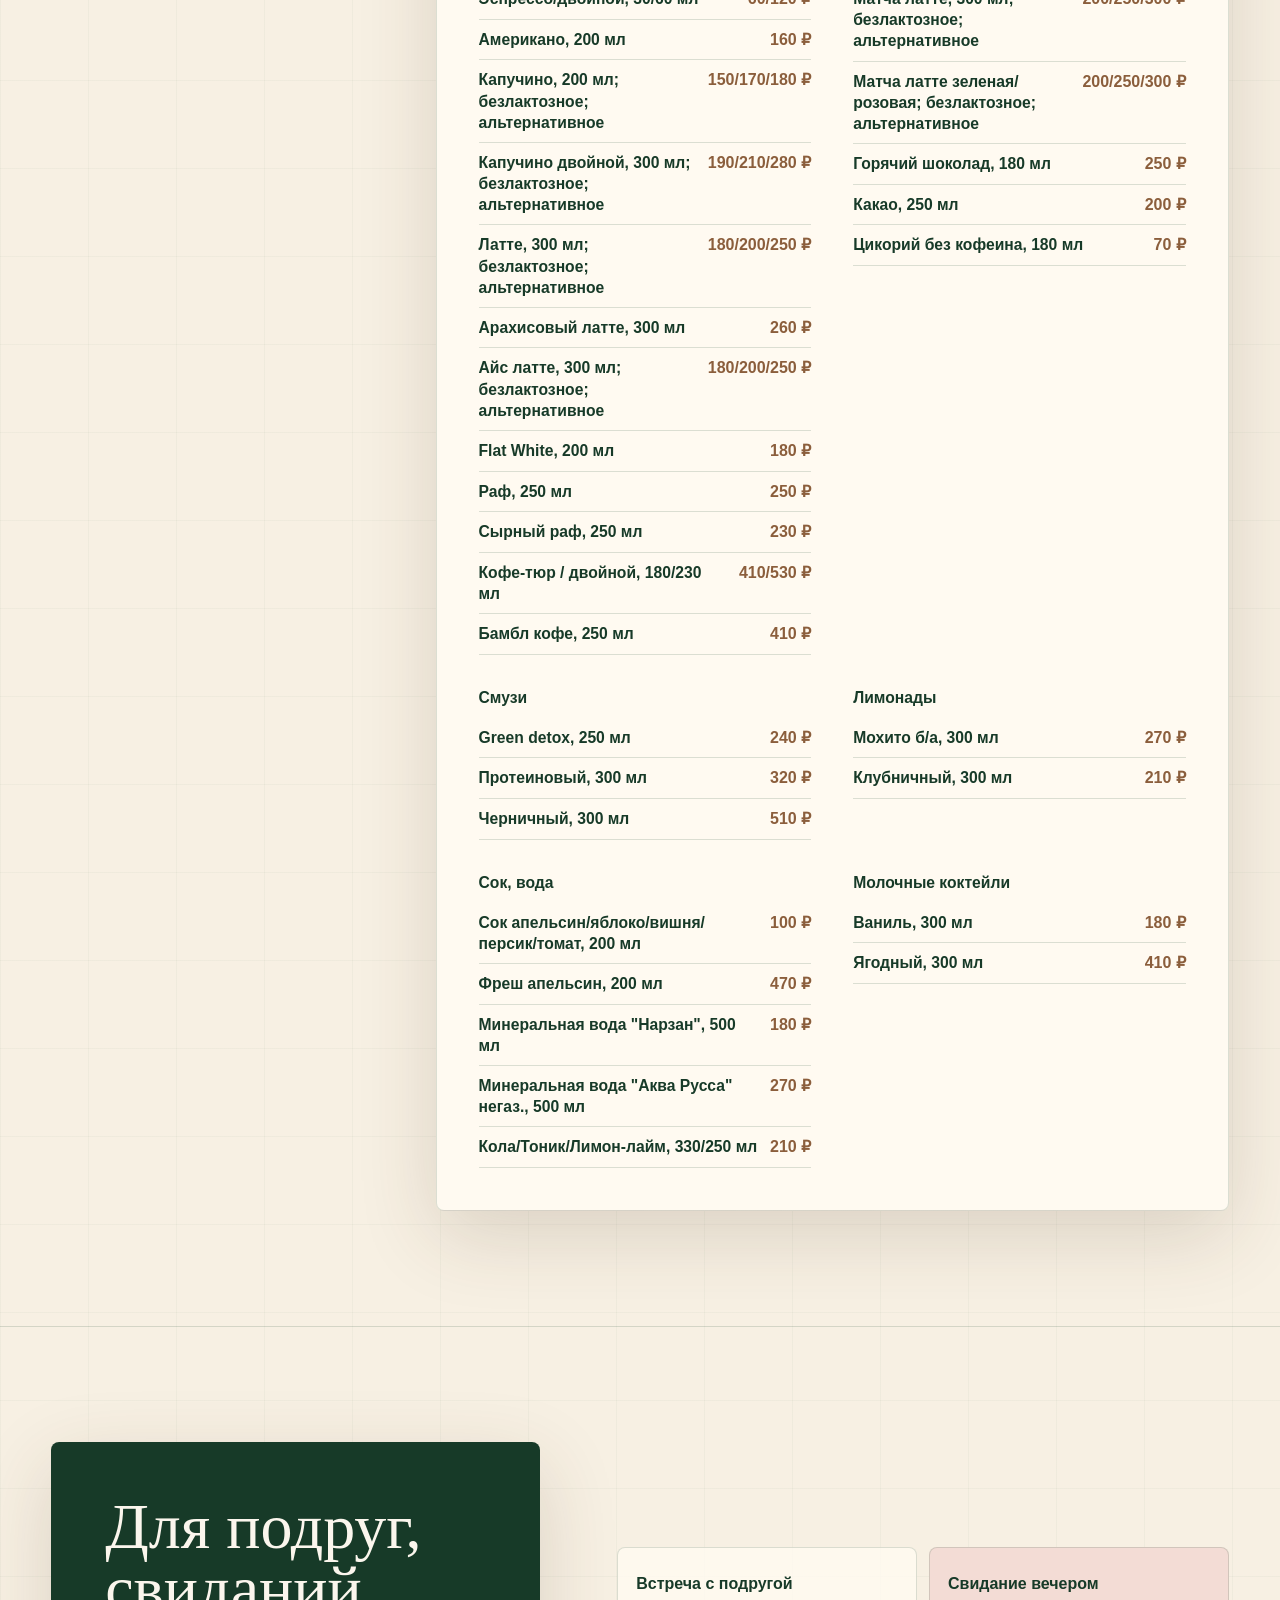
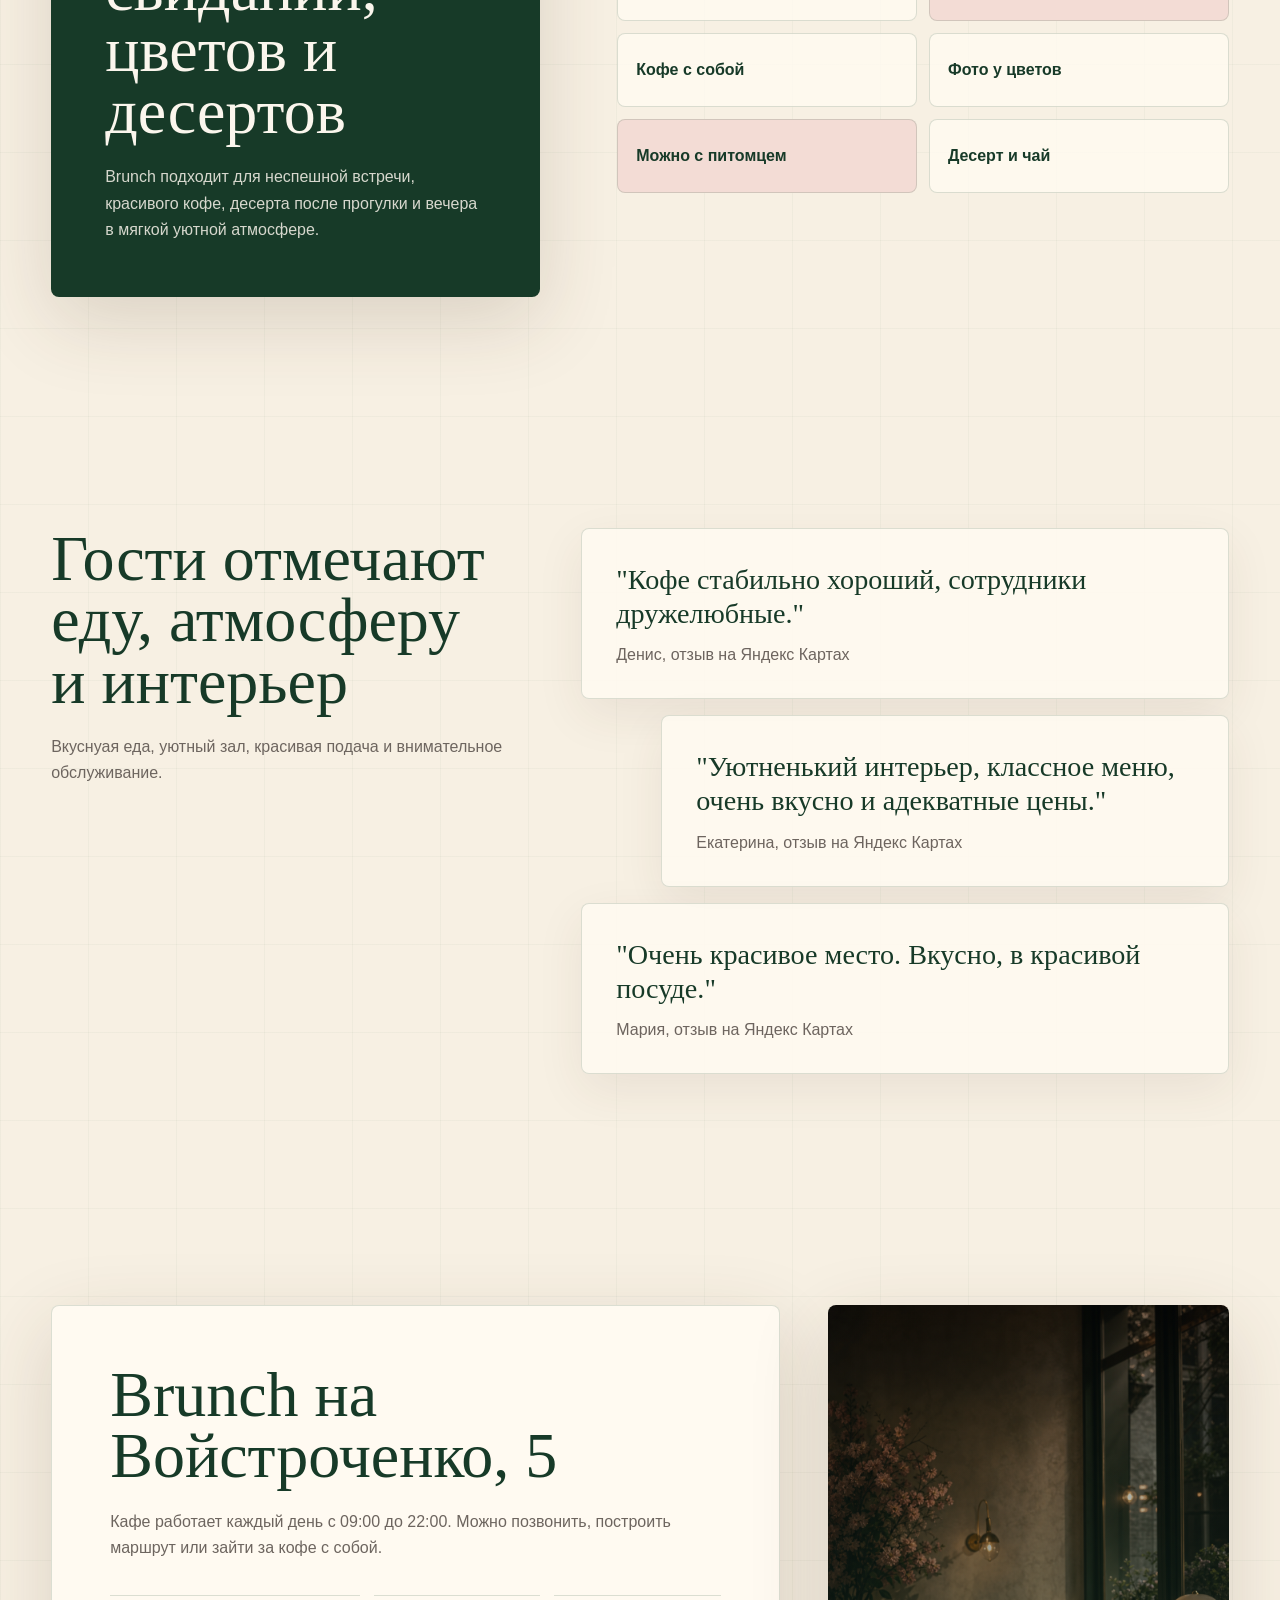
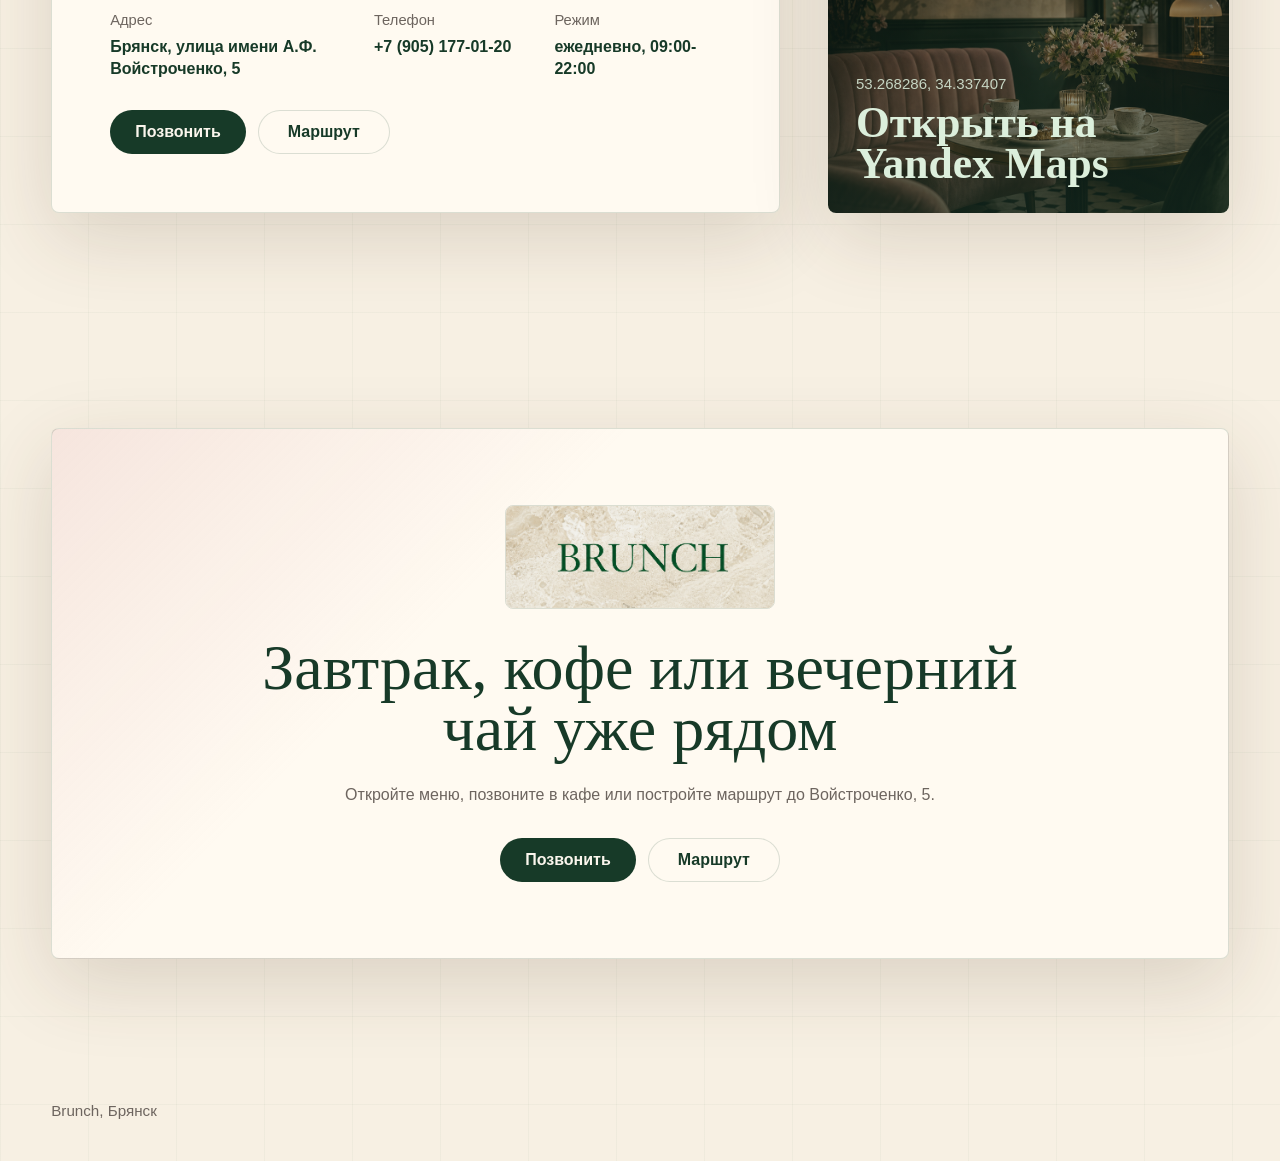
==== commit 6e027904: "Update Brunch landing visuals" ====
--- a/index.html
+++ b/index.html
@@ -64,41 +64,48 @@
     </header>
 
     <main id="top">
-      <section class="hero section-pad">
-        <div class="hero-copy reveal">
-          <div class="hero-logo">
-            <img src="assets/brunch-logo.png" alt="Фирменный знак Brunch" />
-          </div>
-          <h1>Завтраки весь день</h1>
-          <p>
-            Кафе на Войстроченко, 5 с пудровым залом, фарфором, кофе с собой и меню для длинных встреч.
-          </p>
-          <div class="hero-actions" aria-label="Быстрые действия">
-            <a class="button button-primary" href="https://yandex.ru/maps/?rtext=~53.268286%2C34.337407&rtt=auto">Маршрут</a>
-            <a class="button button-secondary" href="#menu">Меню</a>
-          </div>
-        </div>
-        <div class="hero-media reveal">
-          <img
-            src="assets/entrance-flowers.png"
-            alt="Вход в Brunch с розовой цветочной аркой"
-            fetchpriority="high"
-          />
+      <section class="hero-scroll" data-scroll-video data-frame-count="440" aria-label="Brunch, вход и интерьер">
+        <div class="hero-sticky">
+          <canvas class="hero-sequence" data-scroll-video-canvas width="1600" height="918" aria-hidden="true"></canvas>
+          <div class="hero-scrim" aria-hidden="true"></div>
+          <div class="hero section-pad">
+            <div class="hero-copy">
+              <div class="hero-logo">
+                <img src="assets/brunch-logo.png" alt="Фирменный знак Brunch" />
+              </div>
+              <h1>Кофе, встречи и спокойные паузы</h1>
+              <p>
+                Кафе на Войстроченко, 5. Для десертов, кофе и разговоров, которые не хочется заканчивать.
+              </p>
+              <p class="hero-hours">Ежедневно 09:00-22:00</p>
+              <div class="hero-actions" aria-label="Быстрые действия">
+                <a class="button button-primary" href="https://yandex.ru/maps/?rtext=~53.268286%2C34.337407&rtt=auto">Маршрут</a>
+                <a class="button button-secondary" href="#menu">Меню</a>
+              </div>
+            </div>
+            <div class="hero-media">
+              <img
+                src="assets/entrance-flowers.png"
+                alt="Вход в Brunch с розовой цветочной аркой"
+                fetchpriority="high"
+              />
+            </div>
+          </div>
         </div>
       </section>
 
       <section class="proof-strip reveal" aria-label="Коротко о кафе">
         <div>
           <strong>4.6</strong>
-          <span>на Yandex Maps</span>
+          <span>на Яндекс Картах</span>
         </div>
         <div>
-          <strong>102</strong>
-          <span>отзыва</span>
+          <strong>> 100</strong>
+          <span>отзывов</span>
         </div>
         <div>
-          <strong>09:00-22:00</strong>
-          <span>ежедневно</span>
+          <strong>весь день</strong>
+          <span>завтраки</span>
         </div>
         <div>
           <strong>2026</strong>
@@ -108,16 +115,16 @@
 
       <section class="intro section-pad">
         <div class="intro-text reveal">
-          <h2>Завтрак здесь не заканчивается утром</h2>
+          <h2>Место для встреч, кофе и спокойных пауз</h2>
           <p>
-            В Brunch приходят за сырниками, тостами, кофе, спокойной работой у окна и встречами, которые не хочется сокращать.
+            В Brunch приходят за кофе, десертами, спокойной работой у окна и встречами, которые не хочется сокращать.
           </p>
         </div>
         <div class="reason-grid reveal" aria-label="Причины прийти в Brunch">
-          <span>завтраки весь день</span>
+          <span>уютный зал</span>
           <span>кофе с собой</span>
           <span>можно с питомцем</span>
-          <span>Wi-Fi и ноутбук</span>
+          <span>Wi-Fi</span>
           <span>летняя терраса</span>
           <span>подарочные сертификаты</span>
         </div>
@@ -195,30 +202,35 @@
           </div>
         </div>
         <div class="atmosphere-copy reveal">
-          <h2>Цветочная арка, фарфор и пудровый зал</h2>
+          <h2>Пудровый зал, цветы и мягкий свет</h2>
           <p>
-            Интерьер держится на мягком розовом, темно-зеленых рамах, черно-белой плитке, деревянных столах и классических люстрах.
+            Внутри - фактурные светлые стены, мягкие кресла, букеты на столах и теплый свет люстр. Здесь легко сесть у окна, заказать кофе и никуда не спешить.
           </p>
           <ul class="detail-list">
-            <li>розовая мягкая мебель</li>
-            <li>цветы на столах</li>
-            <li>открытая кухня</li>
-            <li>детское меню</li>
+            <li>столики у окна</li>
+            <li>живые букеты</li>
+            <li>мягкие кресла</li>
+            <li>теплый свет</li>
           </ul>
         </div>
       </section>
 
       <section id="menu" class="menu-section section-pad">
         <div class="section-heading reveal">
-          <h2>Полное меню Brunch</h2>
+          <h2>Меню</h2>
           <p>
-            Завтраки весь день, большой завтрак-конструктор, закуски, салаты, супы, горячее, десерты, чай и барная карта.
+            В меню - легкие закуски, салаты, горячие блюда, десерты, кофе, чай и барная карта для неспешного визита в любое время дня.
           </p>
         </div>
         <div class="menu-layout">
           <aside class="menu-note reveal">
-            <img src="assets/brunch-logo.png" alt="Логотип Brunch на фирменной фактуре" loading="lazy" />
-            <p>Цены указаны по материалам кафе. В напитках с безлактозным и альтернативным молоком стоимость показана в строке позиции.</p>
+            <img
+              src="photos/menu-brunch-cover.png"
+              alt="Бранч-сет на светлой каменной поверхности"
+              width="1254"
+              height="1254"
+              loading="lazy"
+            />
             <nav class="menu-jump" aria-label="Разделы меню">
               <a href="#menu-breakfast">Завтраки</a>
               <a href="#menu-builder">Конструктор</a>
@@ -231,7 +243,7 @@
               <a href="#menu-bar">Бар</a>
             </nav>
           </aside>
-          <div class="menu-panel reveal">
+          <div class="menu-panel">
             <section id="menu-breakfast" class="menu-category">
               <h3>Завтраки весь день</h3>
               <ul class="menu-list">
@@ -454,17 +466,17 @@
 
       <section class="scenarios section-pad">
         <div class="scenario-card reveal">
-          <h2>Для бранча, встречи, ноутбука и прогулки с собакой</h2>
+          <h2>Для подруг, свиданий, цветов и десертов</h2>
           <p>
-            Brunch подходит для длинного завтрака, кофе перед делами, десерта после прогулки и тихой работы у окна.
+            Brunch подходит для неспешной встречи, красивого кофе, десерта после прогулки и вечера в мягкой уютной атмосфере.
           </p>
         </div>
         <div class="scenario-rail reveal" aria-label="Сценарии визита">
-          <span>Завтрак весь день</span>
-          <span>Бранч с семьей</span>
+          <span>Встреча с подругой</span>
+          <span>Свидание вечером</span>
           <span>Кофе с собой</span>
-          <span>Работа с ноутбуком</span>
-          <span>Встреча с питомцем</span>
+          <span>Фото у цветов</span>
+          <span>Можно с питомцем</span>
           <span>Десерт и чай</span>
         </div>
       </section>
@@ -473,21 +485,21 @@
         <div class="section-heading reveal">
           <h2>Гости отмечают еду, атмосферу и интерьер</h2>
           <p>
-            В карточке Brunch: 185 оценок, 102 отзыва и отметка "Хорошее место 2026".
+            Вкуснуая еда, уютный зал, красивая подача и внимательное обслуживание.
           </p>
         </div>
         <div class="review-stack reveal" aria-label="Отзывы гостей">
           <blockquote>
             <p>"Кофе стабильно хороший, сотрудники дружелюбные."</p>
-            <cite>Гость Yandex Maps</cite>
+            <cite>Денис, отзыв на Яндекс Картах</cite>
           </blockquote>
           <blockquote>
             <p>"Уютненький интерьер, классное меню, очень вкусно и адекватные цены."</p>
-            <cite>Гость Yandex Maps</cite>
+            <cite>Екатерина, отзыв на Яндекс Картах</cite>
           </blockquote>
           <blockquote>
             <p>"Очень красивое место. Вкусно, в красивой посуде."</p>
-            <cite>Гость Yandex Maps</cite>
+            <cite>Мария, отзыв на Яндекс Картах</cite>
           </blockquote>
         </div>
       </section>
@@ -538,7 +550,6 @@
 
     <footer class="footer">
       <span>Brunch, Брянск</span>
-      <a href="https://brunch-ulitsa-imeni-af-vojstrochenko.clients.site/">Сайт владельца</a>
     </footer>
   </body>
 </html>
--- a/styles.css
+++ b/styles.css
@@ -178,13 +178,51 @@
   padding: clamp(64px, 9vw, 130px) clamp(18px, 4vw, 56px);
 }
 
+.hero-scroll {
+  position: relative;
+  min-height: 430dvh;
+  background: #101712;
+  isolation: isolate;
+}
+
+.hero-sticky {
+  position: sticky;
+  top: 72px;
+  min-height: calc(100dvh - 72px);
+  overflow: hidden;
+  background: #101712;
+}
+
+.hero-sequence,
+.hero-scrim {
+  position: absolute;
+  inset: 0;
+}
+
+.hero-sequence {
+  width: 100%;
+  height: 100%;
+}
+
+.hero-scrim {
+  z-index: 1;
+  pointer-events: none;
+  background:
+    linear-gradient(90deg, rgba(8, 17, 12, 0.78) 0%, rgba(8, 17, 12, 0.4) 34%, rgba(8, 17, 12, 0.08) 62%),
+    linear-gradient(180deg, rgba(8, 17, 12, 0.12) 0%, rgba(8, 17, 12, 0.58) 100%);
+  opacity: var(--hero-scrim-opacity, 0);
+}
+
 .hero {
+  position: relative;
+  z-index: 2;
   display: grid;
   grid-template-columns: minmax(0, 0.9fr) minmax(320px, 1.1fr);
-  align-items: center;
+  align-items: end;
   gap: clamp(28px, 5vw, 74px);
   min-height: calc(100dvh - 72px);
   padding-top: clamp(28px, 5vw, 64px);
+  padding-bottom: clamp(34px, 5vw, 72px);
 }
 
 .hero-copy,
@@ -219,6 +257,27 @@
   object-position: center;
 }
 
+.hero-scroll .hero-copy,
+.hero-scroll .hero-media {
+  opacity: 1;
+  transform: none;
+}
+
+.js .hero-scroll .hero-copy,
+.js .hero-scroll .hero-media {
+  opacity: var(--hero-reveal-opacity, 0);
+  transition: none;
+  will-change: opacity, transform;
+}
+
+.js .hero-scroll .hero-copy {
+  transform: translate3d(var(--hero-copy-x, -26px), var(--hero-copy-y, 38px), 0);
+}
+
+.js .hero-scroll .hero-media {
+  transform: translate3d(var(--hero-media-x, 34px), var(--hero-media-y, 10px), 0) scale(var(--hero-media-scale, 0.96));
+}
+
 h1,
 h2,
 h3,
@@ -256,6 +315,14 @@
   max-width: 580px;
   margin-top: 24px;
   font-size: clamp(1.06rem, 1.4vw, 1.28rem);
+}
+
+.hero-copy > .hero-hours {
+  margin-top: 12px;
+  color: var(--green-strong);
+  font-size: clamp(0.98rem, 1.1vw, 1.08rem);
+  font-weight: 700;
+  line-height: 1.35;
 }
 
 .hero-actions,
@@ -575,6 +642,12 @@
 }
 
 .menu-note img {
+  width: 100%;
+  height: auto;
+  aspect-ratio: 1 / 1;
+  align-self: start;
+  object-fit: cover;
+  object-position: center;
   overflow: hidden;
   border: 1px solid var(--line);
   border-radius: var(--radius);
@@ -832,10 +905,10 @@
   overflow: hidden;
   padding: 28px;
   border-radius: var(--radius);
-  color: var(--paper-soft);
+  color: #dcefdc;
   background:
-    linear-gradient(180deg, rgba(24, 53, 39, 0.1), rgba(24, 53, 39, 0.86)),
-    url("assets/entrance-flowers.png") center / cover;
+    linear-gradient(180deg, rgba(24, 53, 39, 0.02), rgba(24, 53, 39, 0.58)),
+    url("photos/contact-background.png") center / cover;
   box-shadow: var(--shadow);
 }
 
@@ -920,6 +993,25 @@
   }
 
   .js .reveal {
+    opacity: 1;
+    transform: none;
+  }
+
+  .hero-scroll {
+    min-height: auto;
+  }
+
+  .hero-sticky {
+    position: relative;
+    top: auto;
+  }
+
+  .hero-scrim {
+    opacity: 0.82;
+  }
+
+  .js .hero-scroll .hero-copy,
+  .js .hero-scroll .hero-media {
     opacity: 1;
     transform: none;
   }
@@ -940,6 +1032,14 @@
     min-height: auto;
   }
 
+  .hero-scroll {
+    min-height: 390dvh;
+  }
+
+  .hero-scroll .hero {
+    min-height: calc(100dvh - 72px);
+  }
+
   .hero-media {
     min-height: 560px;
   }
@@ -993,6 +1093,21 @@
     padding-top: 28px;
   }
 
+  .hero-sticky {
+    top: 66px;
+    min-height: calc(100dvh - 66px);
+  }
+
+  .hero-scroll {
+    min-height: 360dvh;
+  }
+
+  .hero-scroll .hero {
+    min-height: calc(100dvh - 66px);
+    align-content: end;
+    padding-bottom: 24px;
+  }
+
   .hero-logo {
     width: min(270px, 86vw);
     margin-bottom: 22px;
@@ -1020,6 +1135,10 @@
 
   .hero-media {
     min-height: 430px;
+  }
+
+  .hero-scroll .hero-media {
+    min-height: min(360px, 34dvh);
   }
 
   .proof-strip {
@@ -1100,4 +1219,8 @@
   .hero-media {
     min-height: 360px;
   }
-}
+
+  .hero-scroll .hero-media {
+    min-height: 280px;
+  }
+}
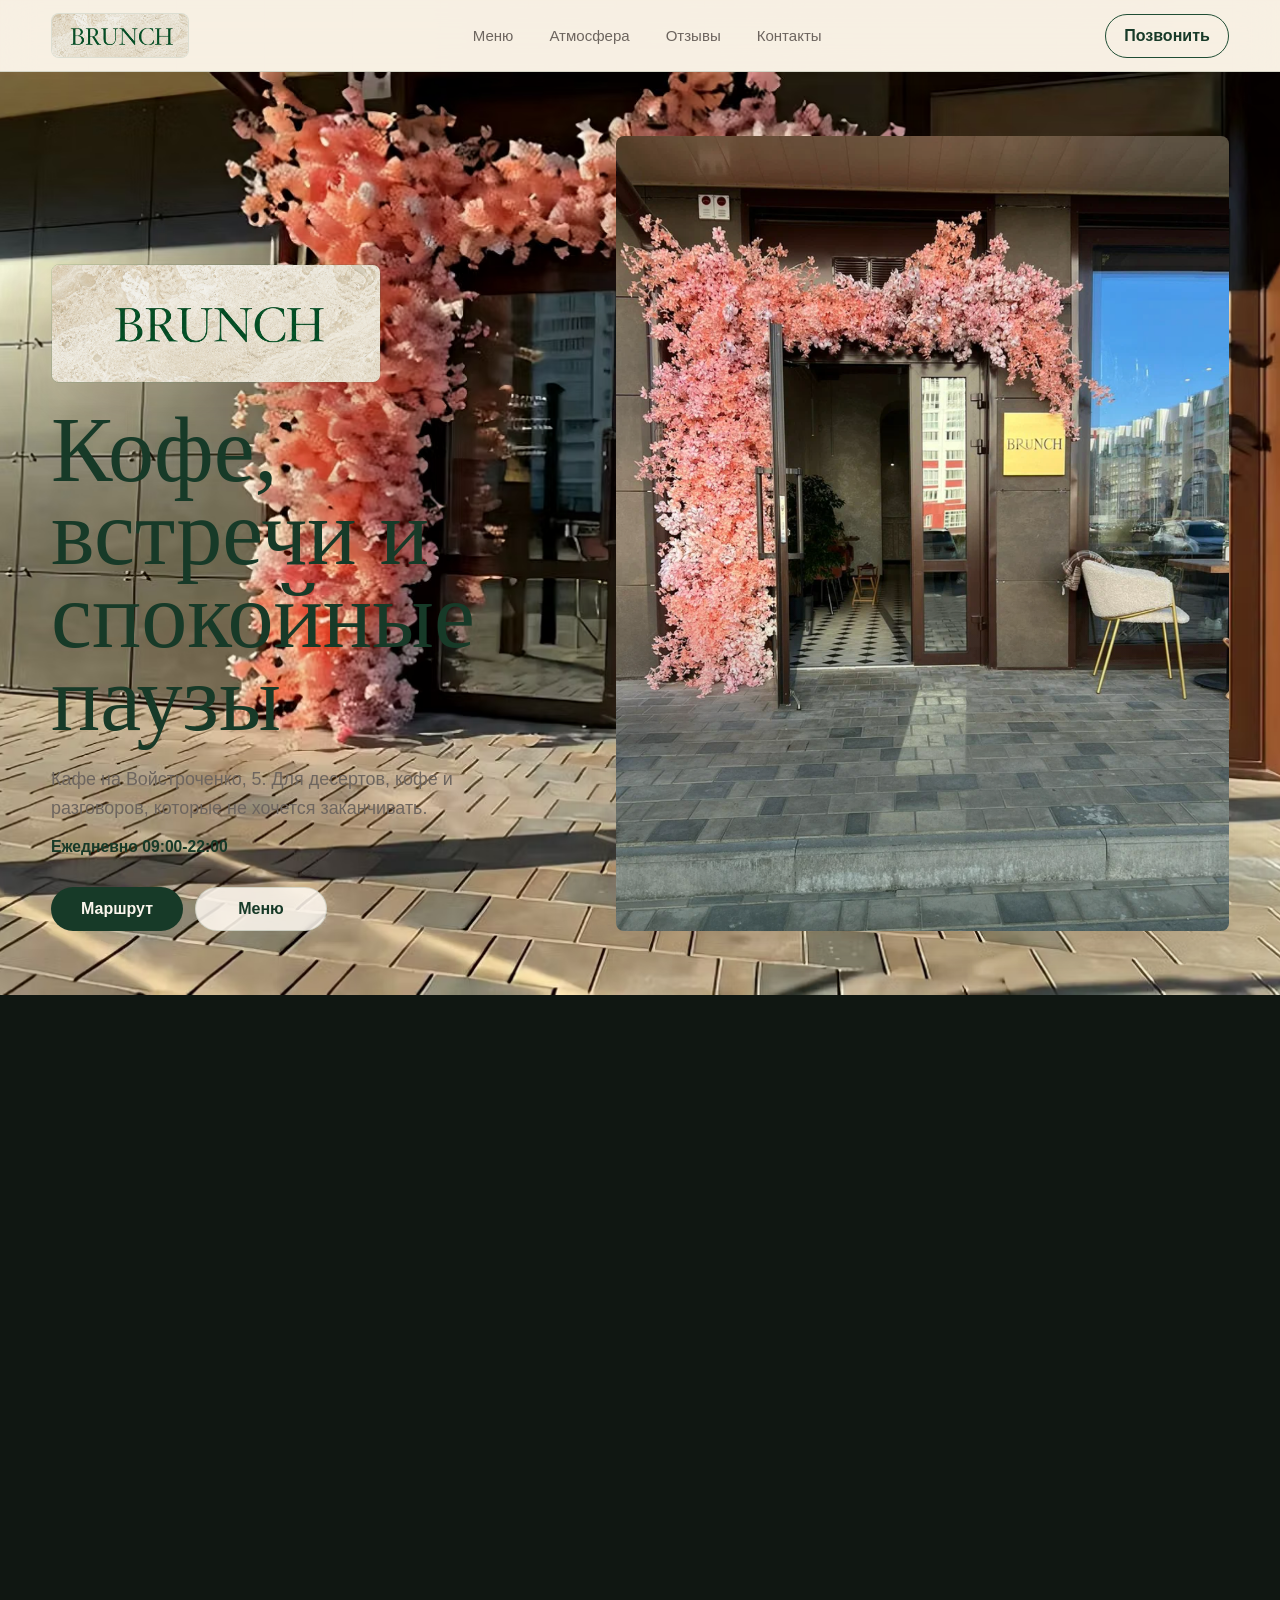
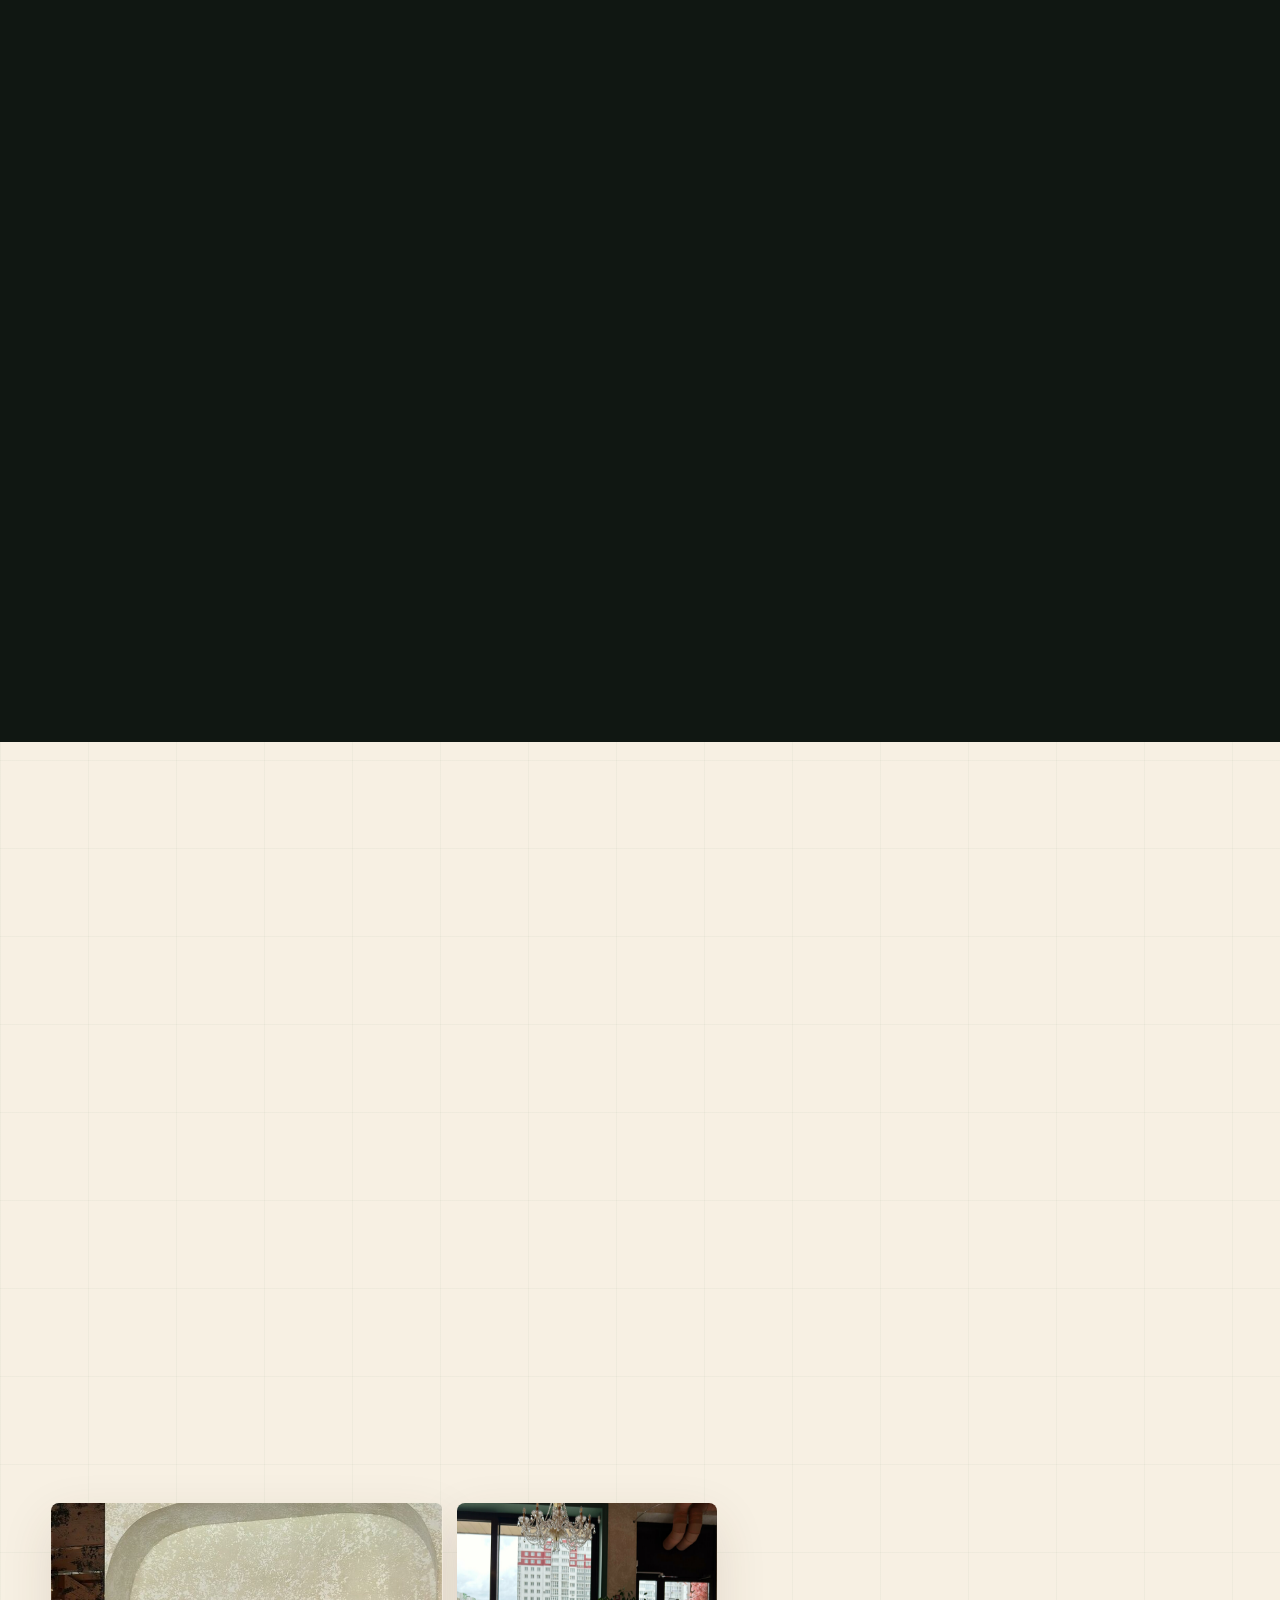
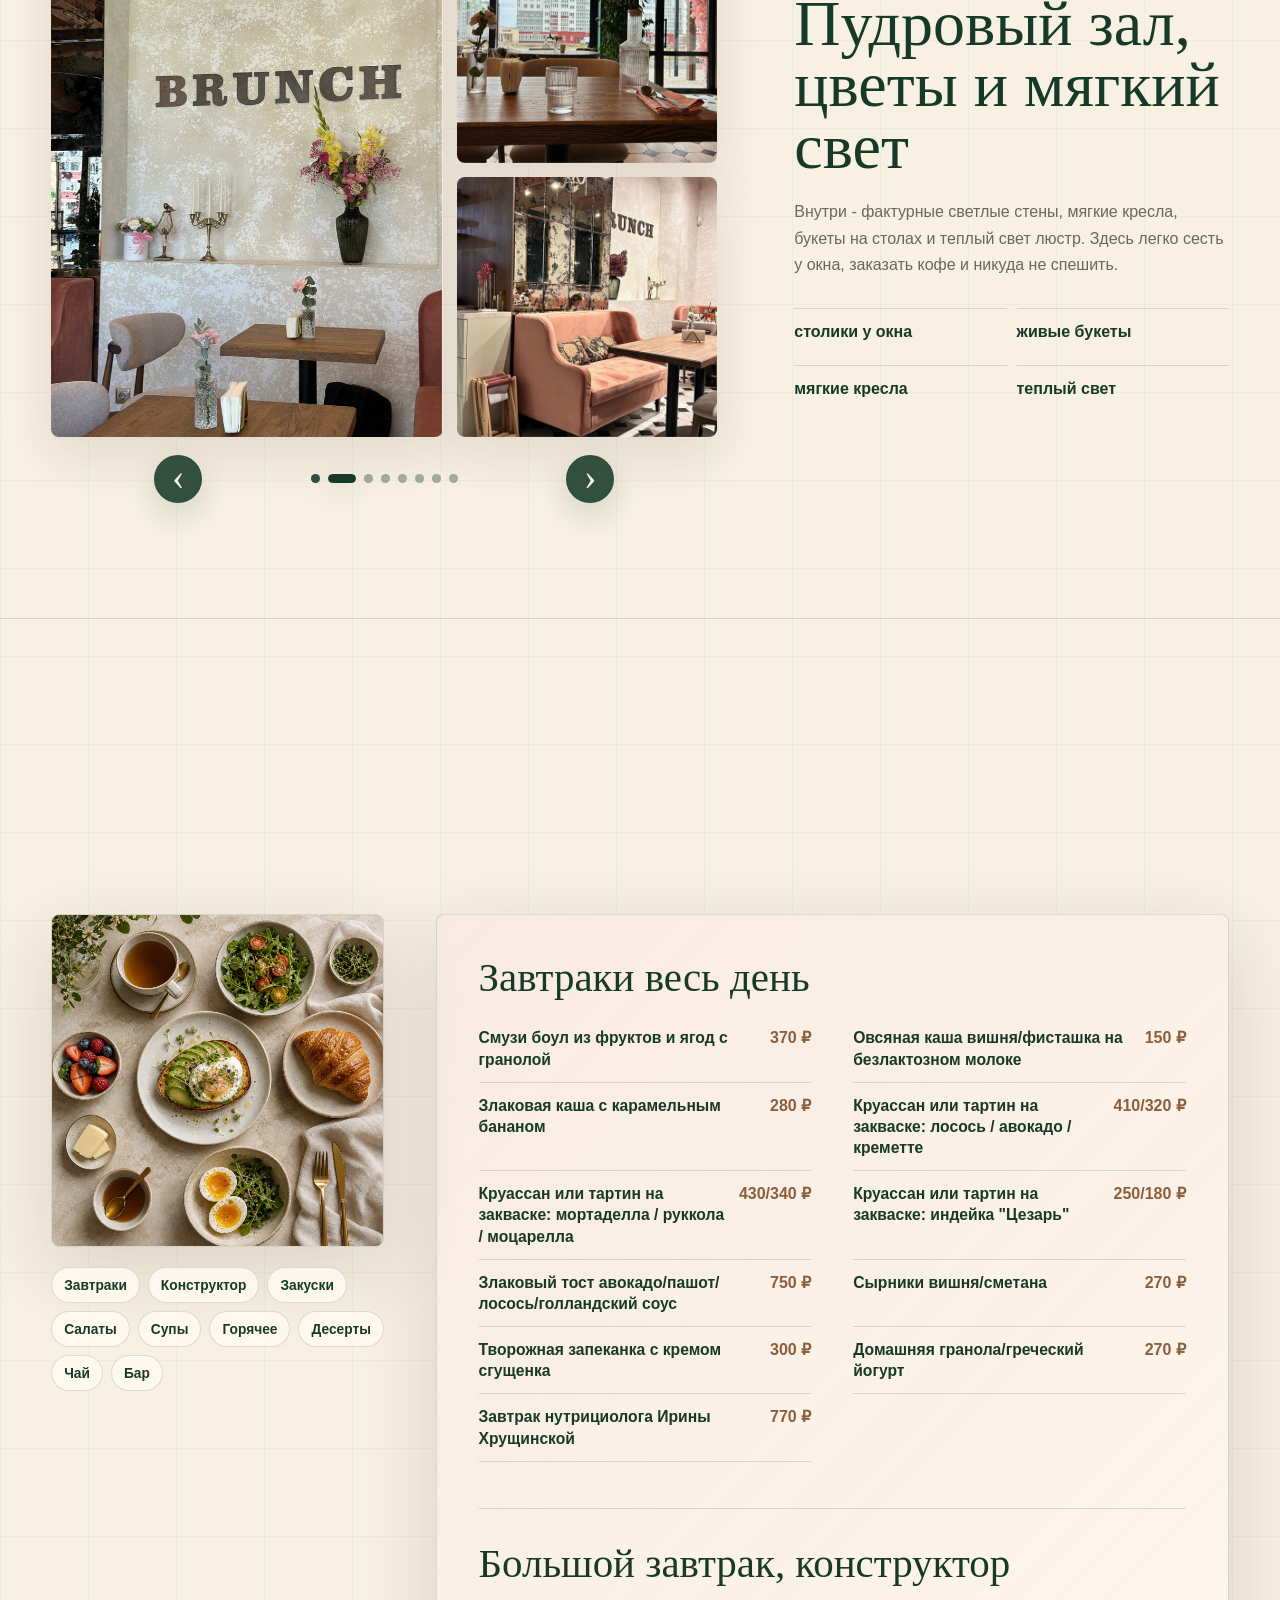
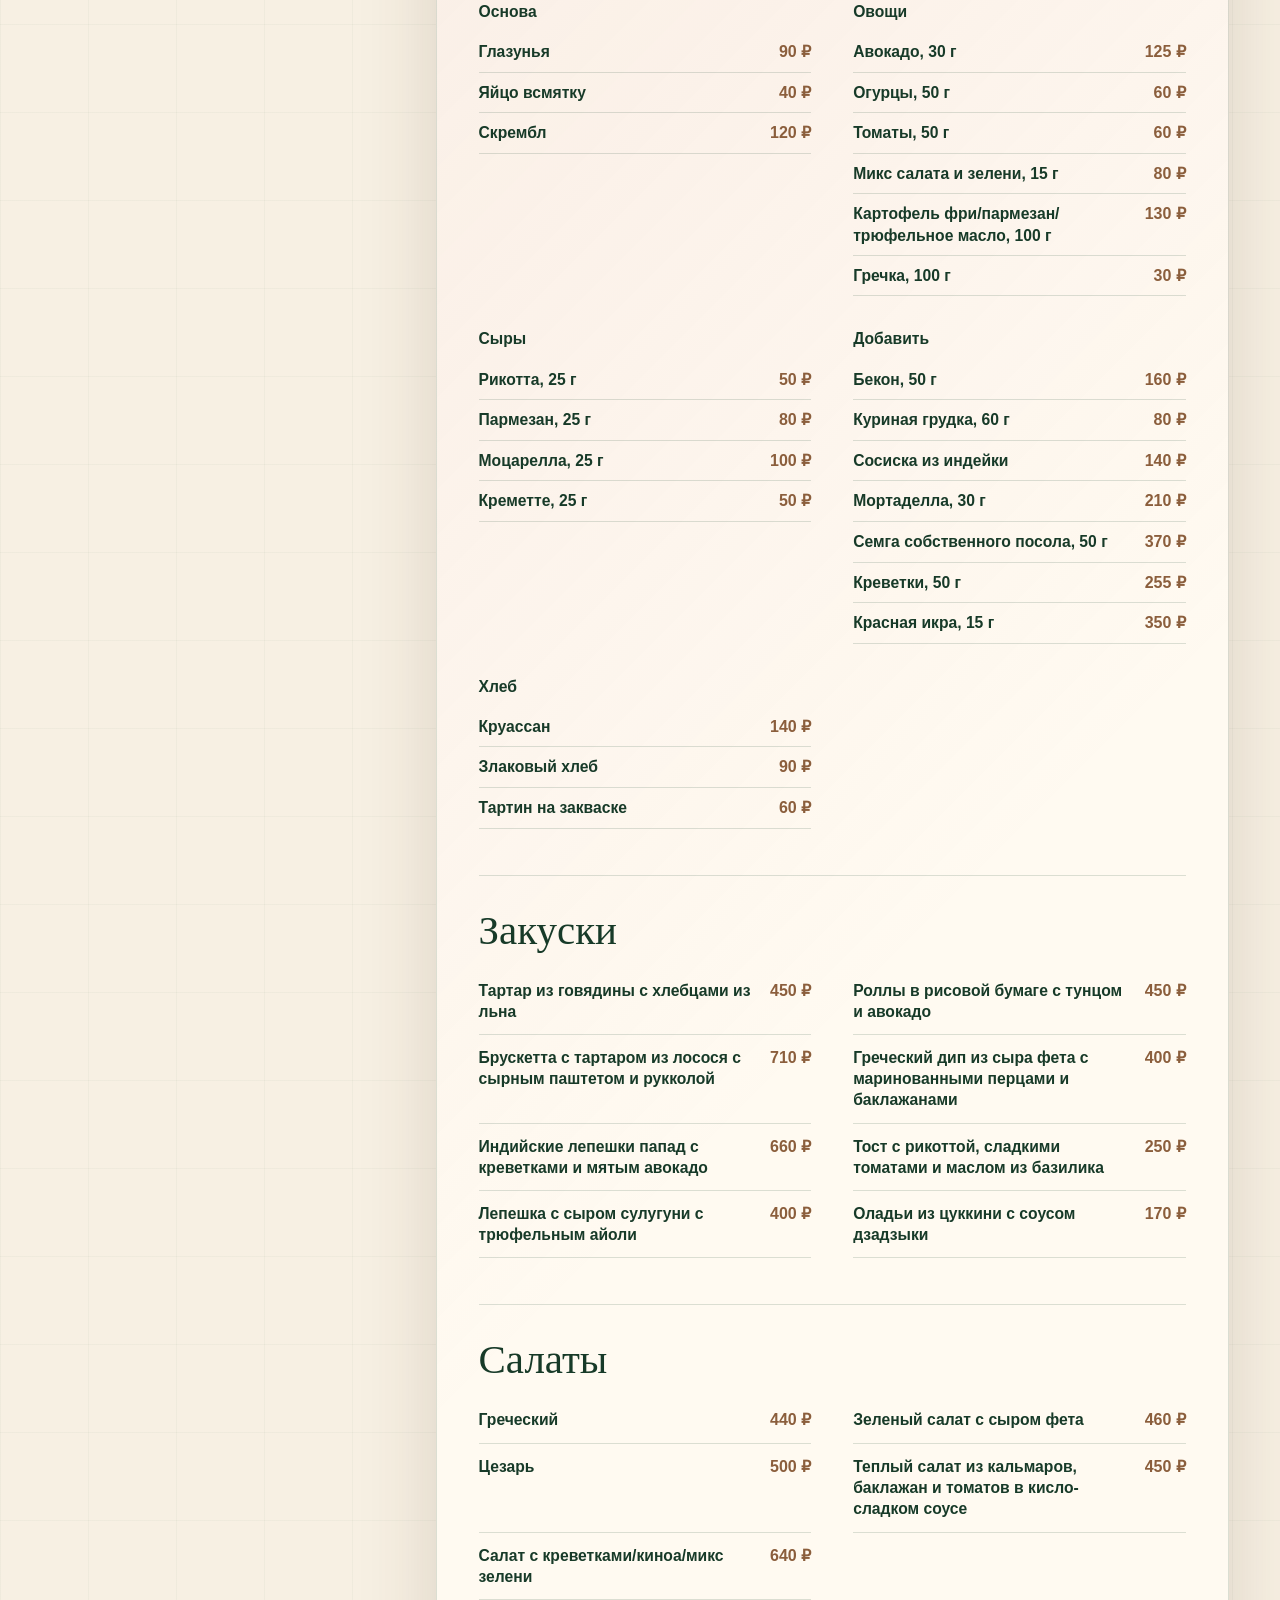
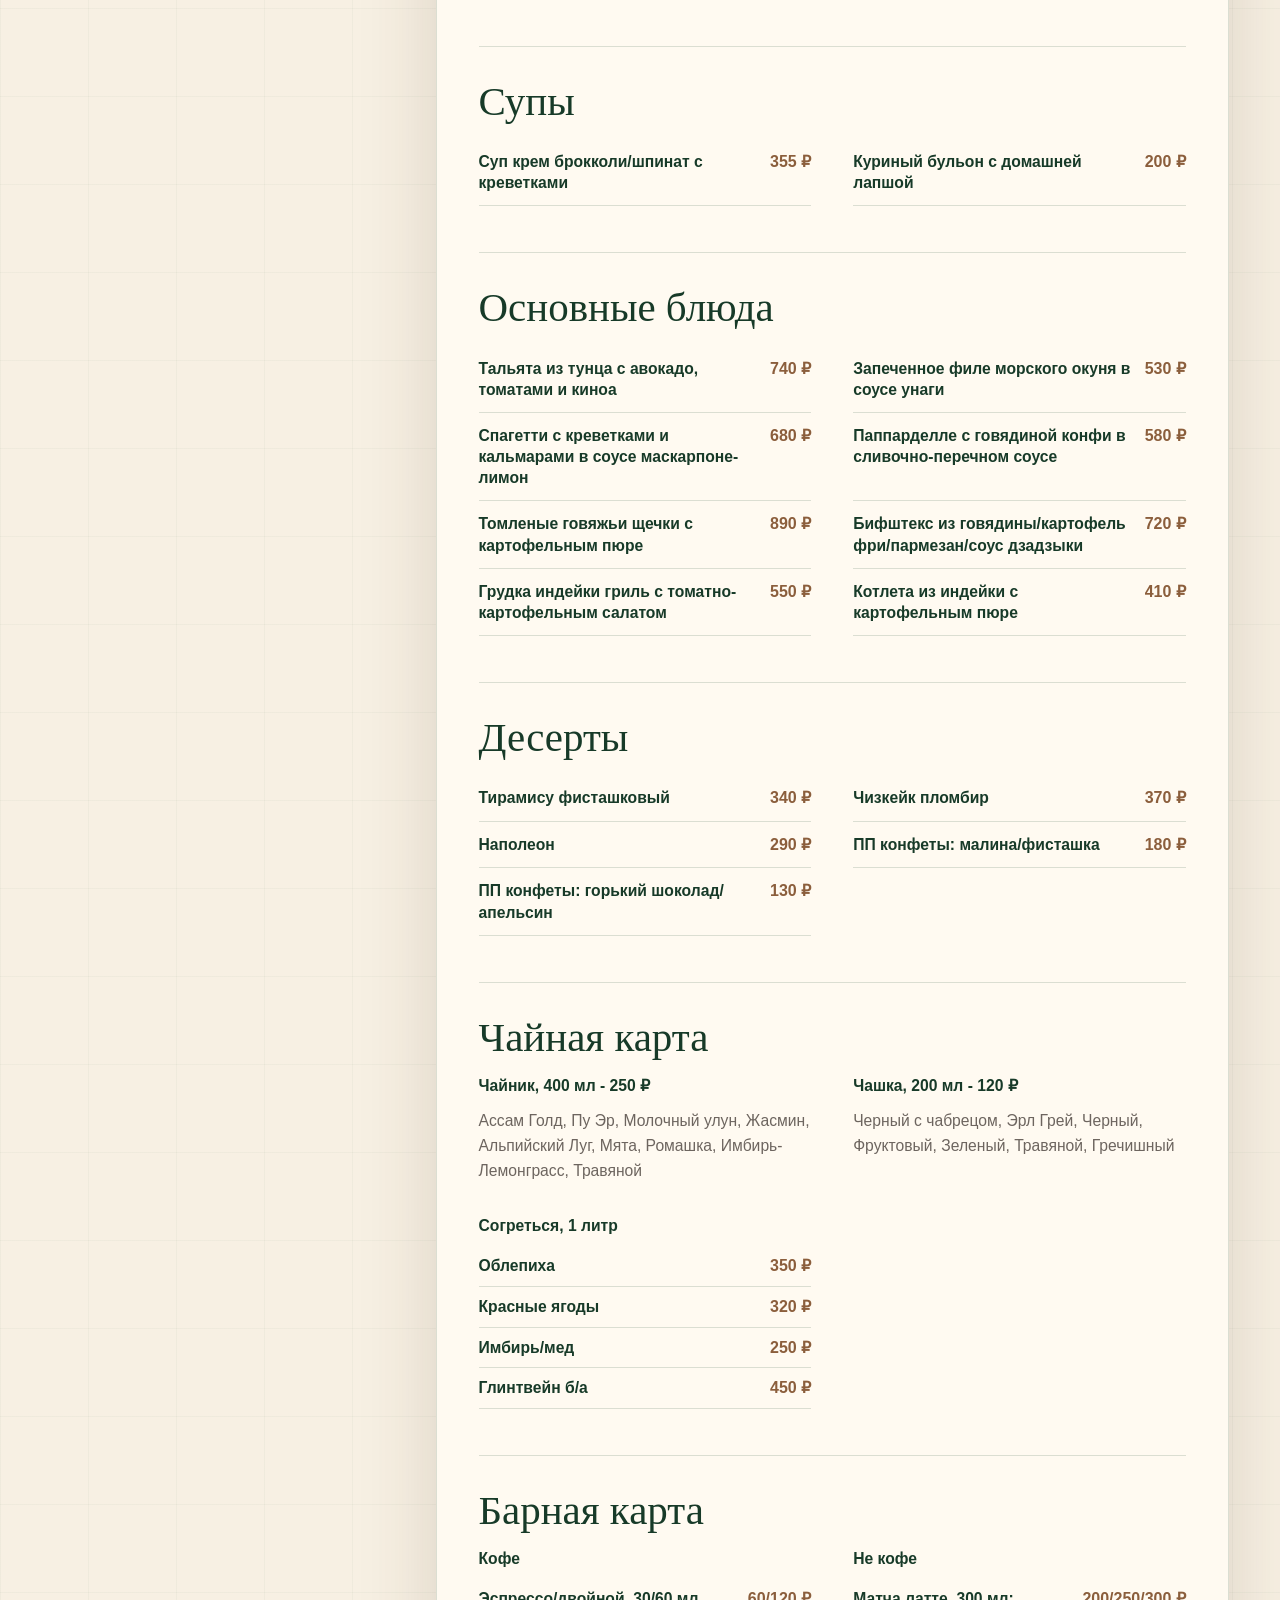
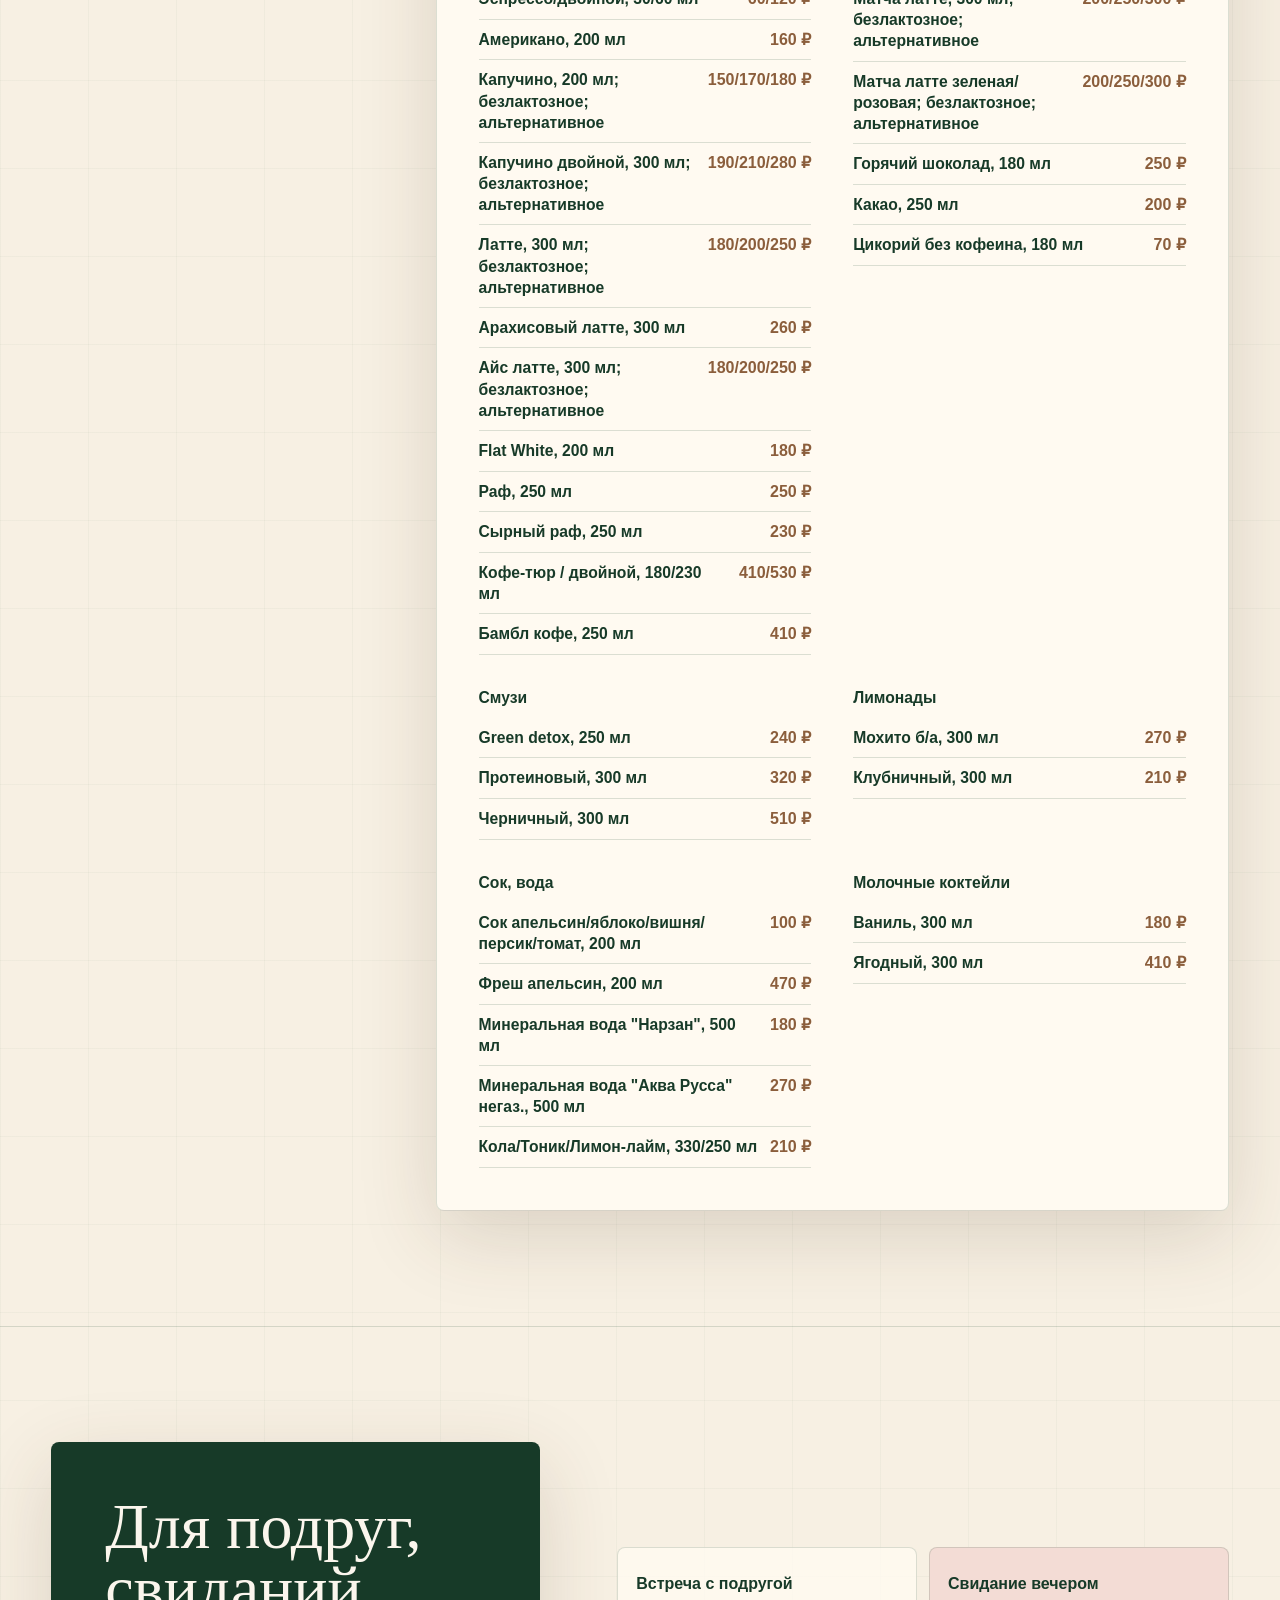
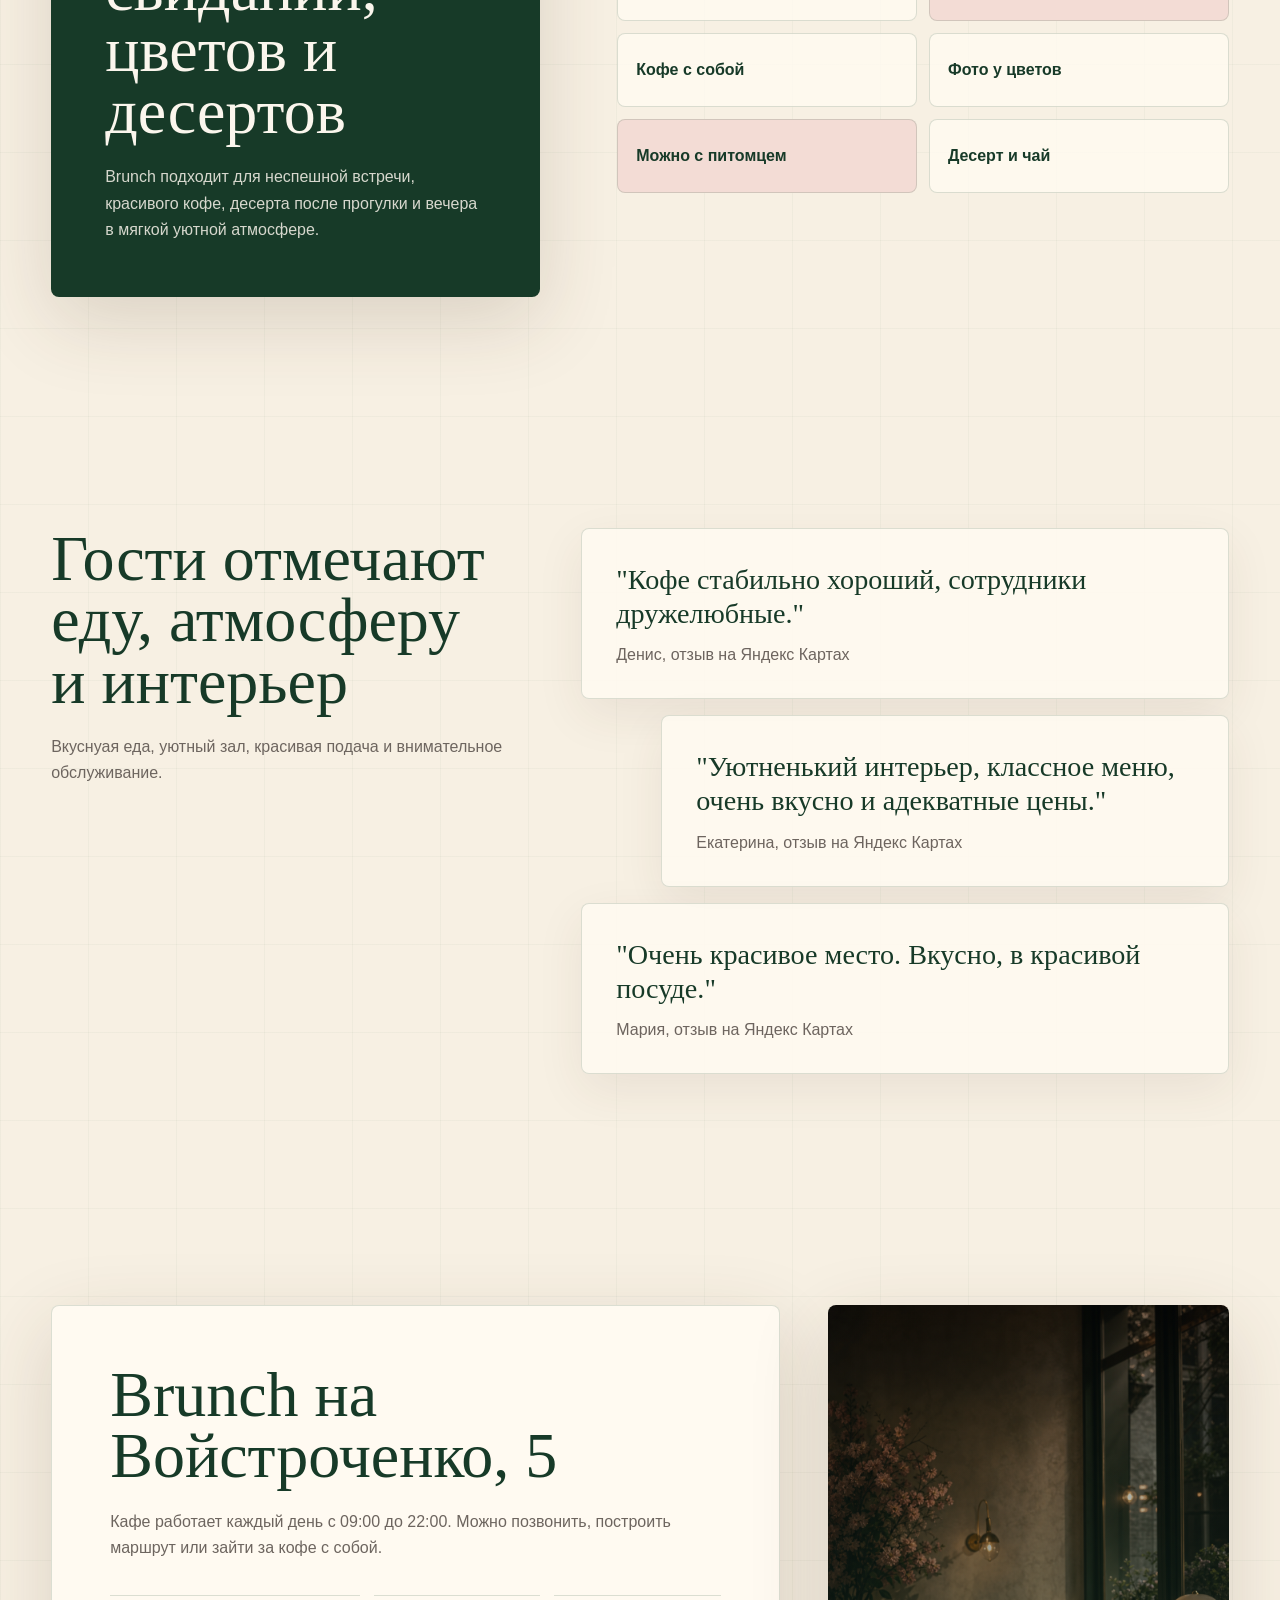
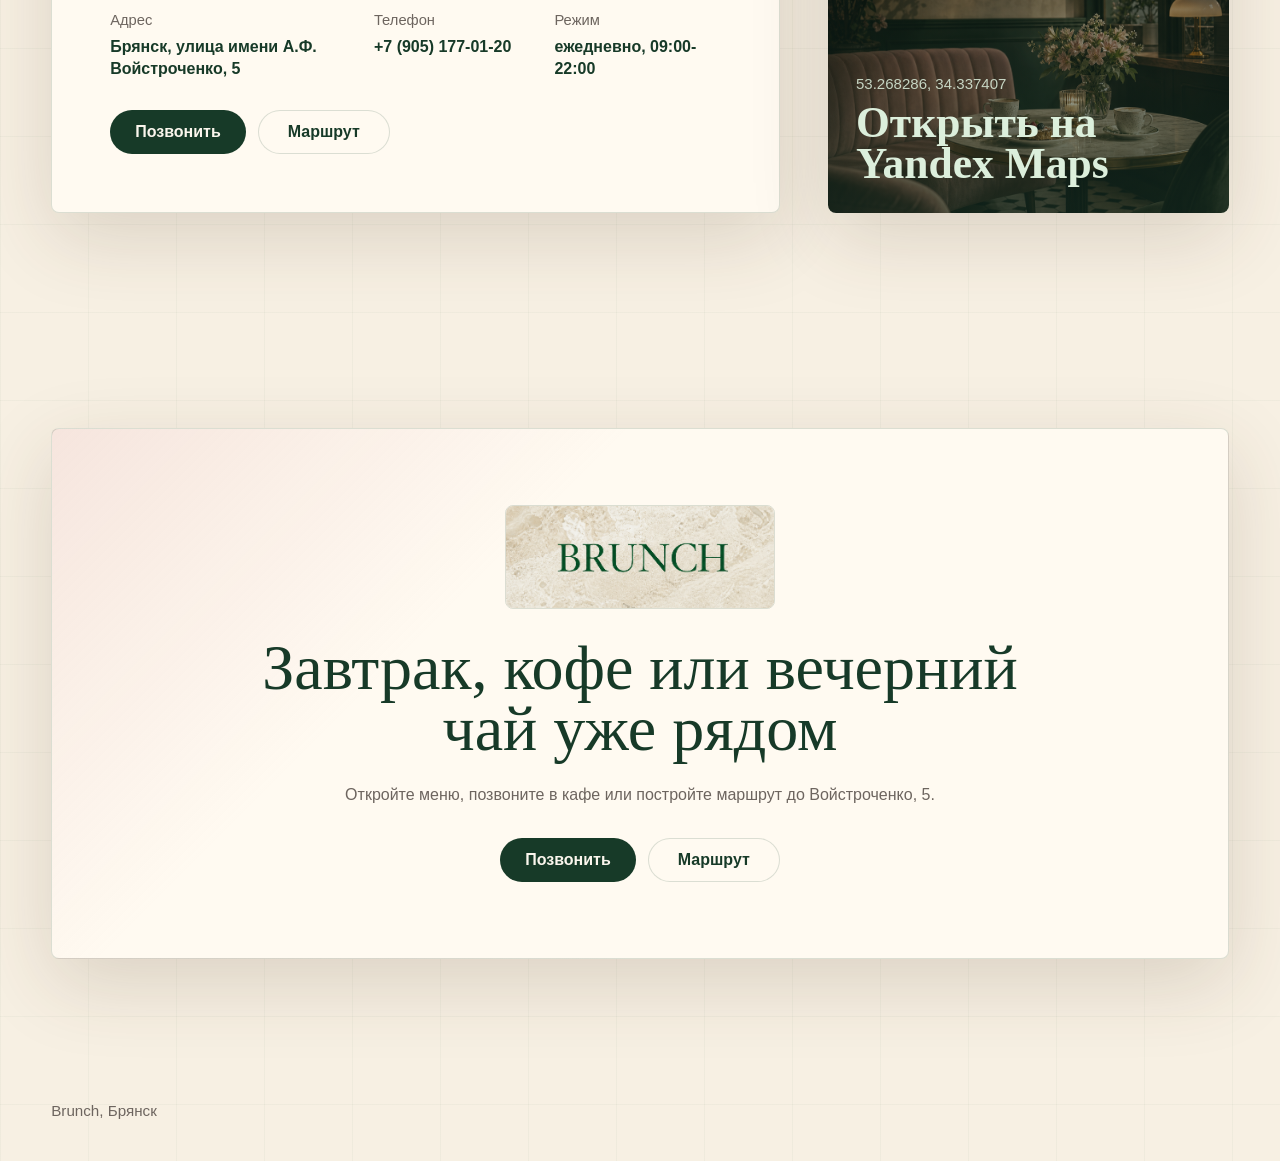
==== commit c5f3d9c3: "Organize project assets" ====
--- a/index.html
+++ b/index.html
@@ -15,8 +15,8 @@
       content="Кафе, ресторан и кофейня на Войстроченко, 5 с завтраками весь день, кофе с собой и цветочным интерьером."
     />
     <meta property="og:type" content="website" />
-    <meta property="og:image" content="assets/entrance-flowers.png" />
-    <link rel="icon" href="assets/brunch-logo.png" />
+    <meta property="og:image" content="assets/hero/entrance-flowers.png" />
+    <link rel="icon" href="assets/brand/brunch-logo.png" />
     <link rel="stylesheet" href="styles.css" />
     <script defer src="script.js"></script>
     <script type="application/ld+json">
@@ -25,9 +25,9 @@
         "@type": "Restaurant",
         "name": "Brunch",
         "image": [
-          "assets/entrance-flowers.png",
-          "assets/interior-hall.png",
-          "assets/interior-table.png"
+          "assets/hero/entrance-flowers.png",
+          "assets/hero/interior-hall.png",
+          "assets/hero/interior-table.png"
         ],
         "address": {
           "@type": "PostalAddress",
@@ -51,7 +51,7 @@
     <header class="site-header">
       <a class="brand" href="#top" aria-label="Brunch, на главную">
         <span class="brand-crop">
-          <img src="assets/brunch-logo.png" alt="Логотип Brunch" />
+          <img src="assets/brand/brunch-logo.png" alt="Логотип Brunch" />
         </span>
       </a>
       <nav class="main-nav" aria-label="Основная навигация">
@@ -71,7 +71,7 @@
           <div class="hero section-pad">
             <div class="hero-copy">
               <div class="hero-logo">
-                <img src="assets/brunch-logo.png" alt="Фирменный знак Brunch" />
+                <img src="assets/brand/brunch-logo.png" alt="Фирменный знак Brunch" />
               </div>
               <h1>Кофе, встречи и спокойные паузы</h1>
               <p>
@@ -85,7 +85,7 @@
             </div>
             <div class="hero-media">
               <img
-                src="assets/entrance-flowers.png"
+                src="assets/hero/entrance-flowers.png"
                 alt="Вход в Brunch с розовой цветочной аркой"
                 fetchpriority="high"
               />
@@ -138,14 +138,14 @@
                 <img
                   class="gallery-card-front"
                   data-gallery-front
-                  src="photos/interior_photos/interior_001_source_003.jpg"
+                  src="photos/interior/interior_001_source_003.jpg"
                   alt="Круглый стол, цветочные кресла и растения в зале Brunch"
                   loading="lazy"
                 />
                 <img
                   class="gallery-card-back"
                   data-gallery-back
-                  src="photos/interior_photos/interior_002_source_006.jpg"
+                  src="photos/interior/interior_002_source_006.jpg"
                   alt=""
                   aria-hidden="true"
                   loading="lazy"
@@ -157,14 +157,14 @@
                 <img
                   class="gallery-card-front"
                   data-gallery-front
-                  src="photos/interior_photos/interior_002_source_006.jpg"
+                  src="photos/interior/interior_002_source_006.jpg"
                   alt="Фактурная стена с логотипом Brunch и столиком"
                   loading="lazy"
                 />
                 <img
                   class="gallery-card-back"
                   data-gallery-back
-                  src="photos/interior_photos/interior_003_source_011.jpg"
+                  src="photos/interior/interior_003_source_011.jpg"
                   alt=""
                   aria-hidden="true"
                   loading="lazy"
@@ -176,14 +176,14 @@
                 <img
                   class="gallery-card-front"
                   data-gallery-front
-                  src="photos/interior_photos/interior_003_source_011.jpg"
+                  src="photos/interior/interior_003_source_011.jpg"
                   alt="Стол у окна с люстрой и видом из зала Brunch"
                   loading="lazy"
                 />
                 <img
                   class="gallery-card-back"
                   data-gallery-back
-                  src="photos/interior_photos/interior_004_source_012.jpg"
+                  src="photos/interior/interior_004_source_012.jpg"
                   alt=""
                   aria-hidden="true"
                   loading="lazy"
@@ -225,7 +225,7 @@
         <div class="menu-layout">
           <aside class="menu-note reveal">
             <img
-              src="photos/menu-brunch-cover.png"
+              src="photos/generated/menu-brunch-cover.png"
               alt="Бранч-сет на светлой каменной поверхности"
               width="1254"
               height="1254"
@@ -537,7 +537,7 @@
 
       <section class="final-cta section-pad">
         <div class="final-inner reveal">
-          <img src="assets/brunch-logo.png" alt="Логотип Brunch" loading="lazy" />
+          <img src="assets/brand/brunch-logo.png" alt="Логотип Brunch" loading="lazy" />
           <h2>Завтрак, кофе или вечерний чай уже рядом</h2>
           <p>Откройте меню, позвоните в кафе или постройте маршрут до Войстроченко, 5.</p>
           <div class="hero-actions">
--- a/styles.css
+++ b/styles.css
@@ -64,7 +64,7 @@
   position: fixed;
   inset: 0;
   pointer-events: none;
-  background-image: url("assets/brunch-logo.png");
+  background-image: url("assets/brand/brunch-logo.png");
   background-size: 720px 720px;
   background-position: 80% -180px;
   background-repeat: no-repeat;
@@ -908,7 +908,7 @@
   color: #dcefdc;
   background:
     linear-gradient(180deg, rgba(24, 53, 39, 0.02), rgba(24, 53, 39, 0.58)),
-    url("photos/contact-background.png") center / cover;
+    url("photos/generated/contact-background.png") center / cover;
   box-shadow: var(--shadow);
 }
 
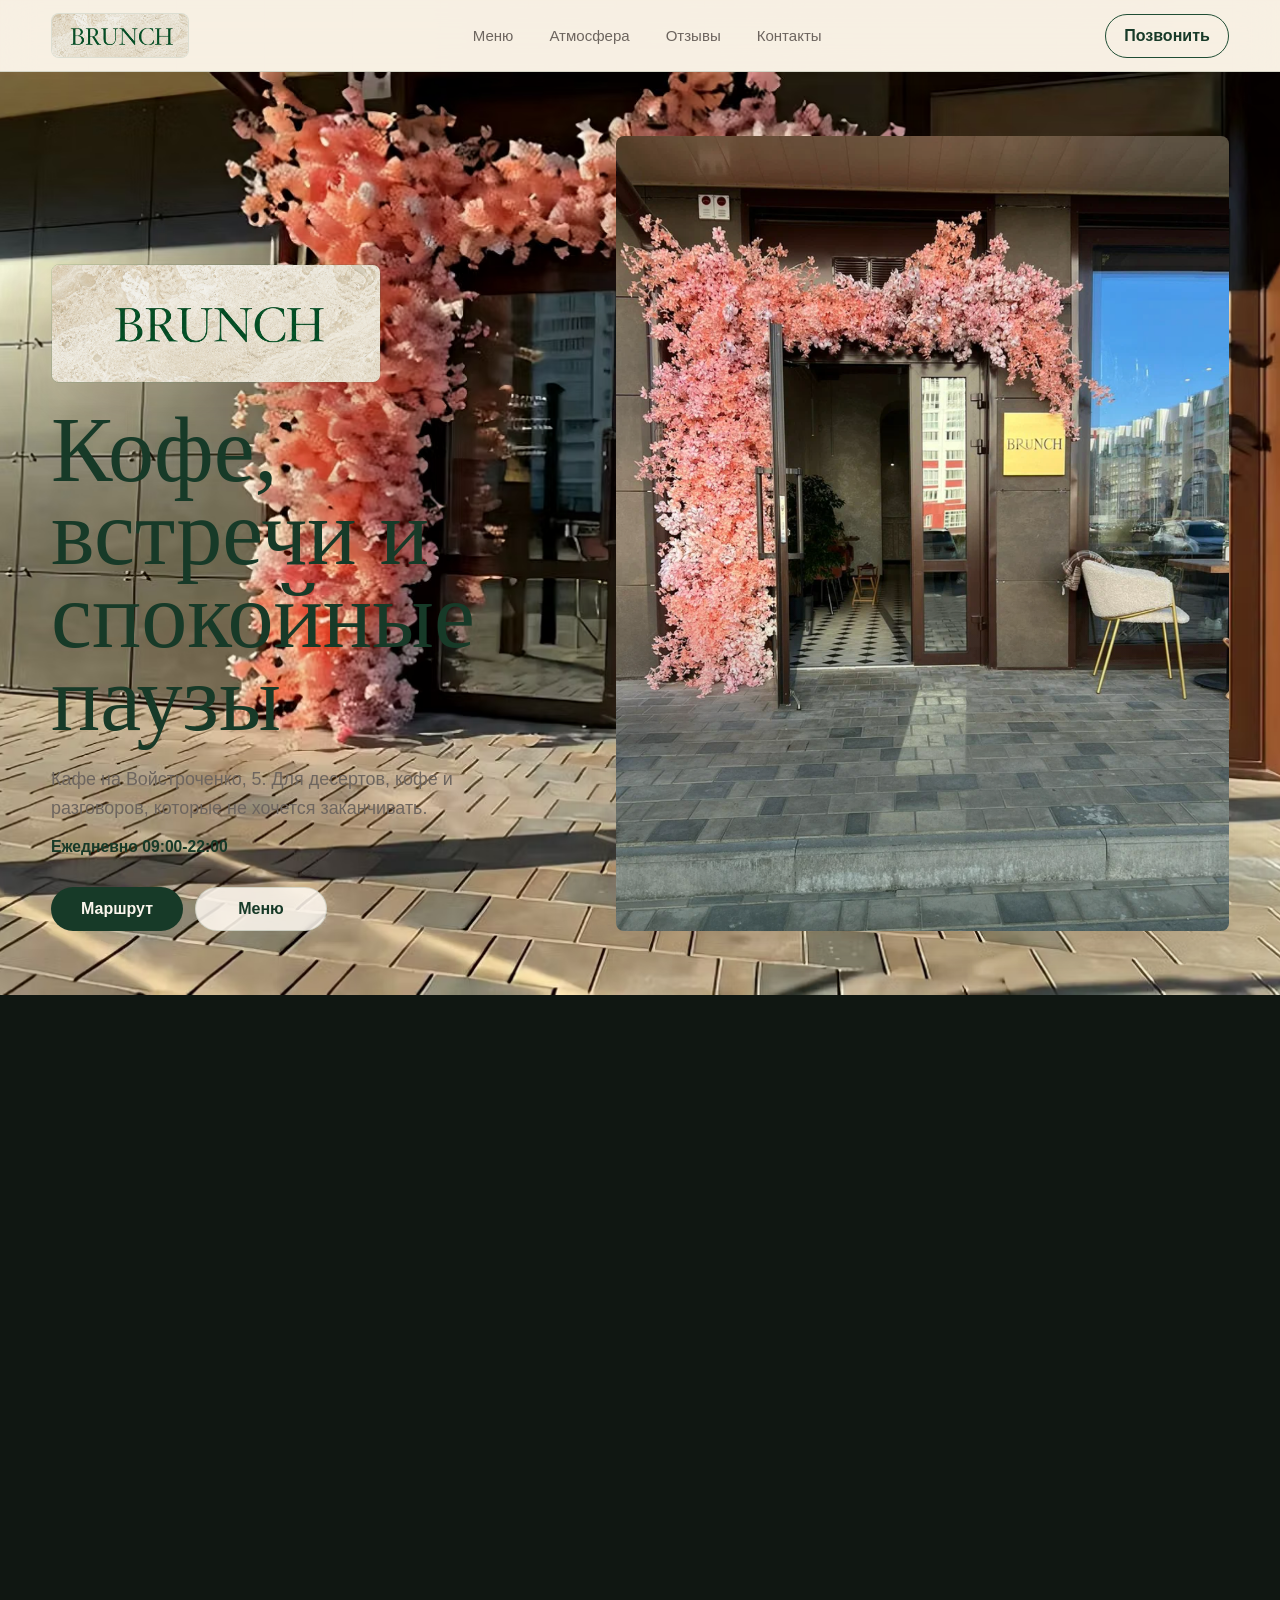
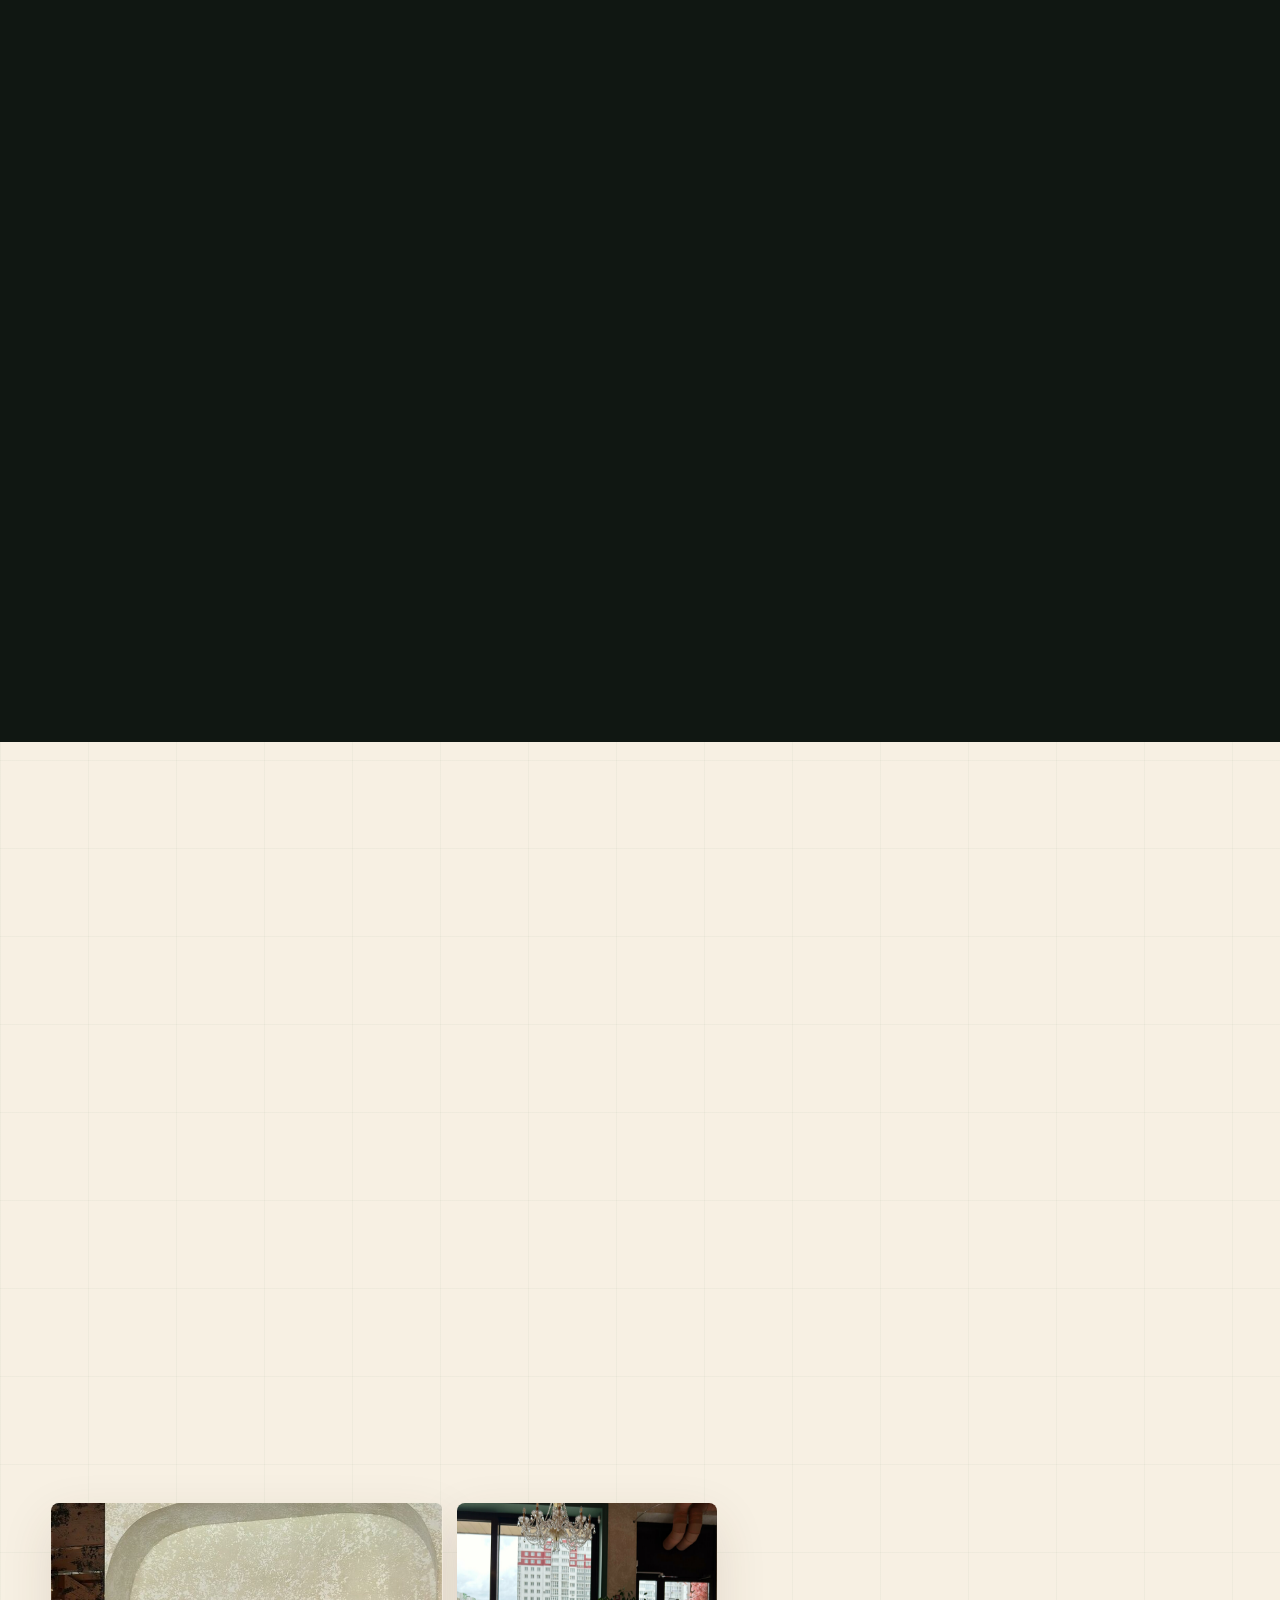
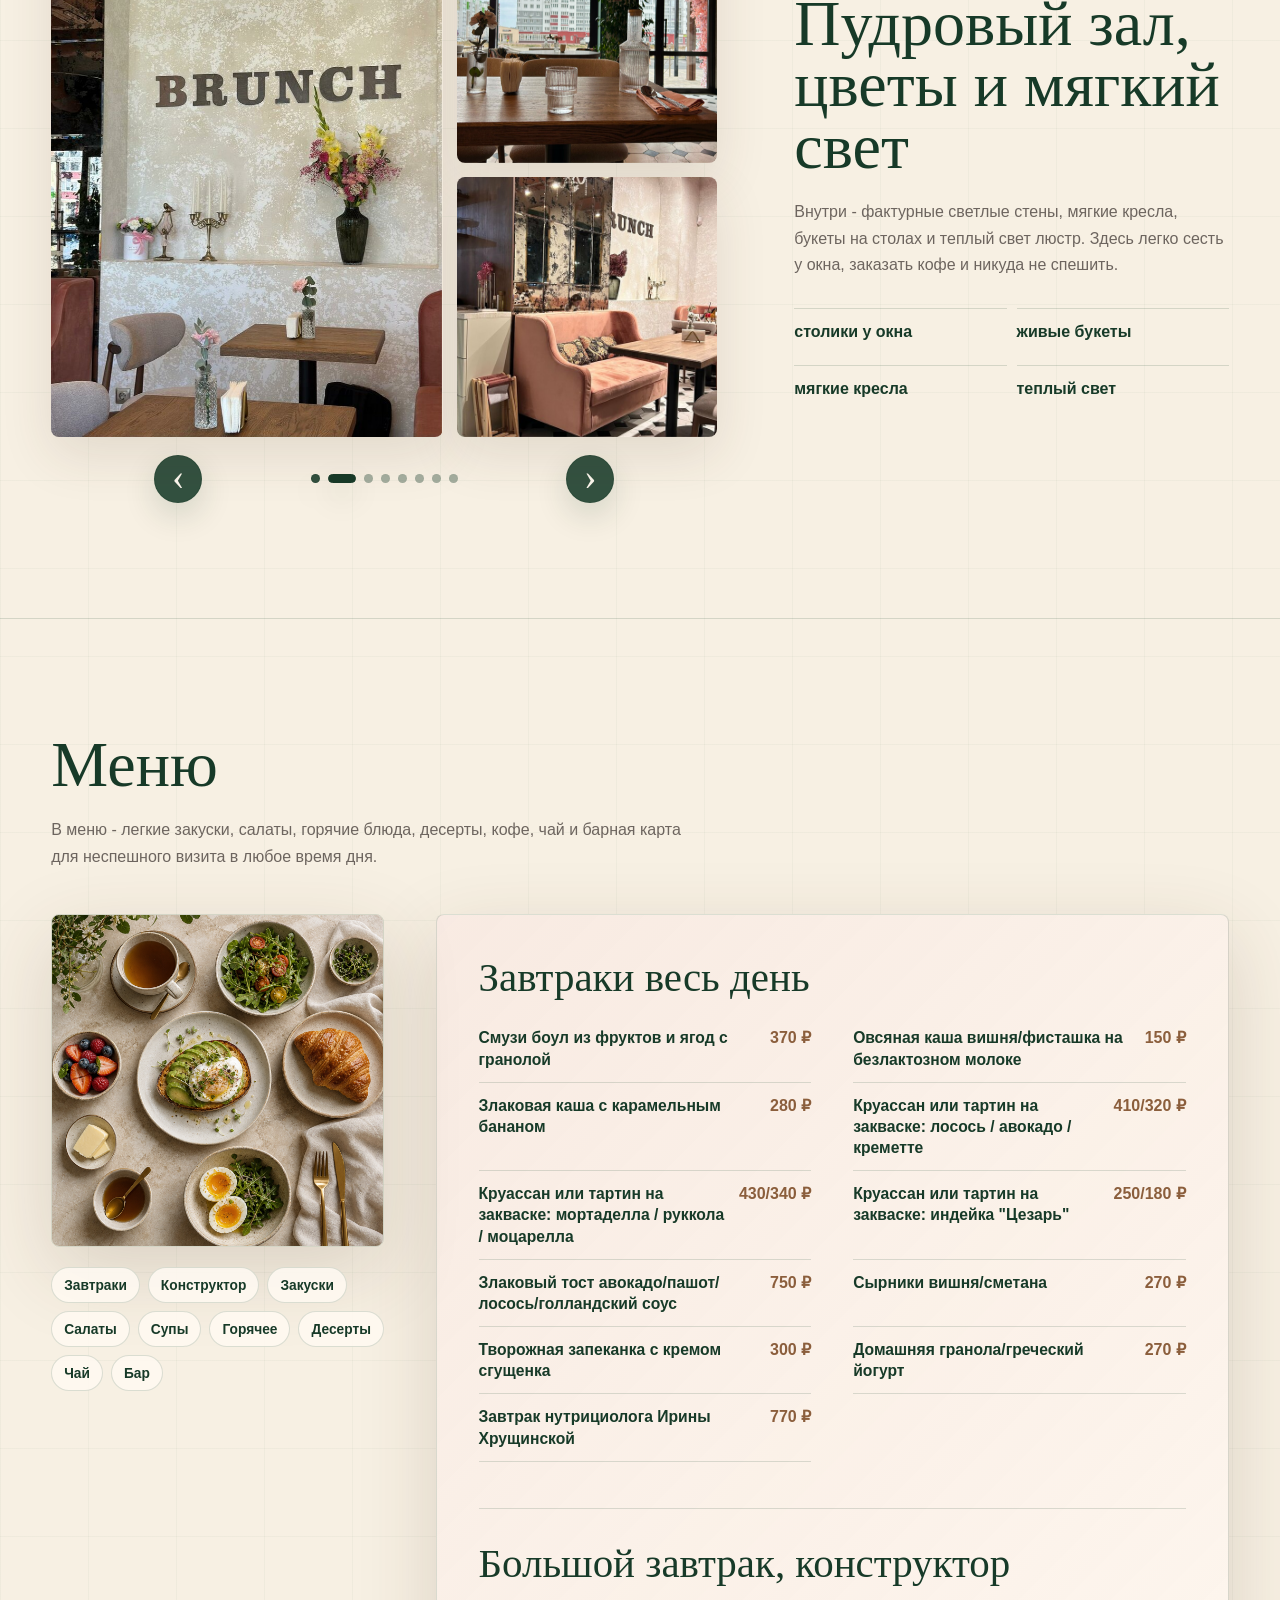
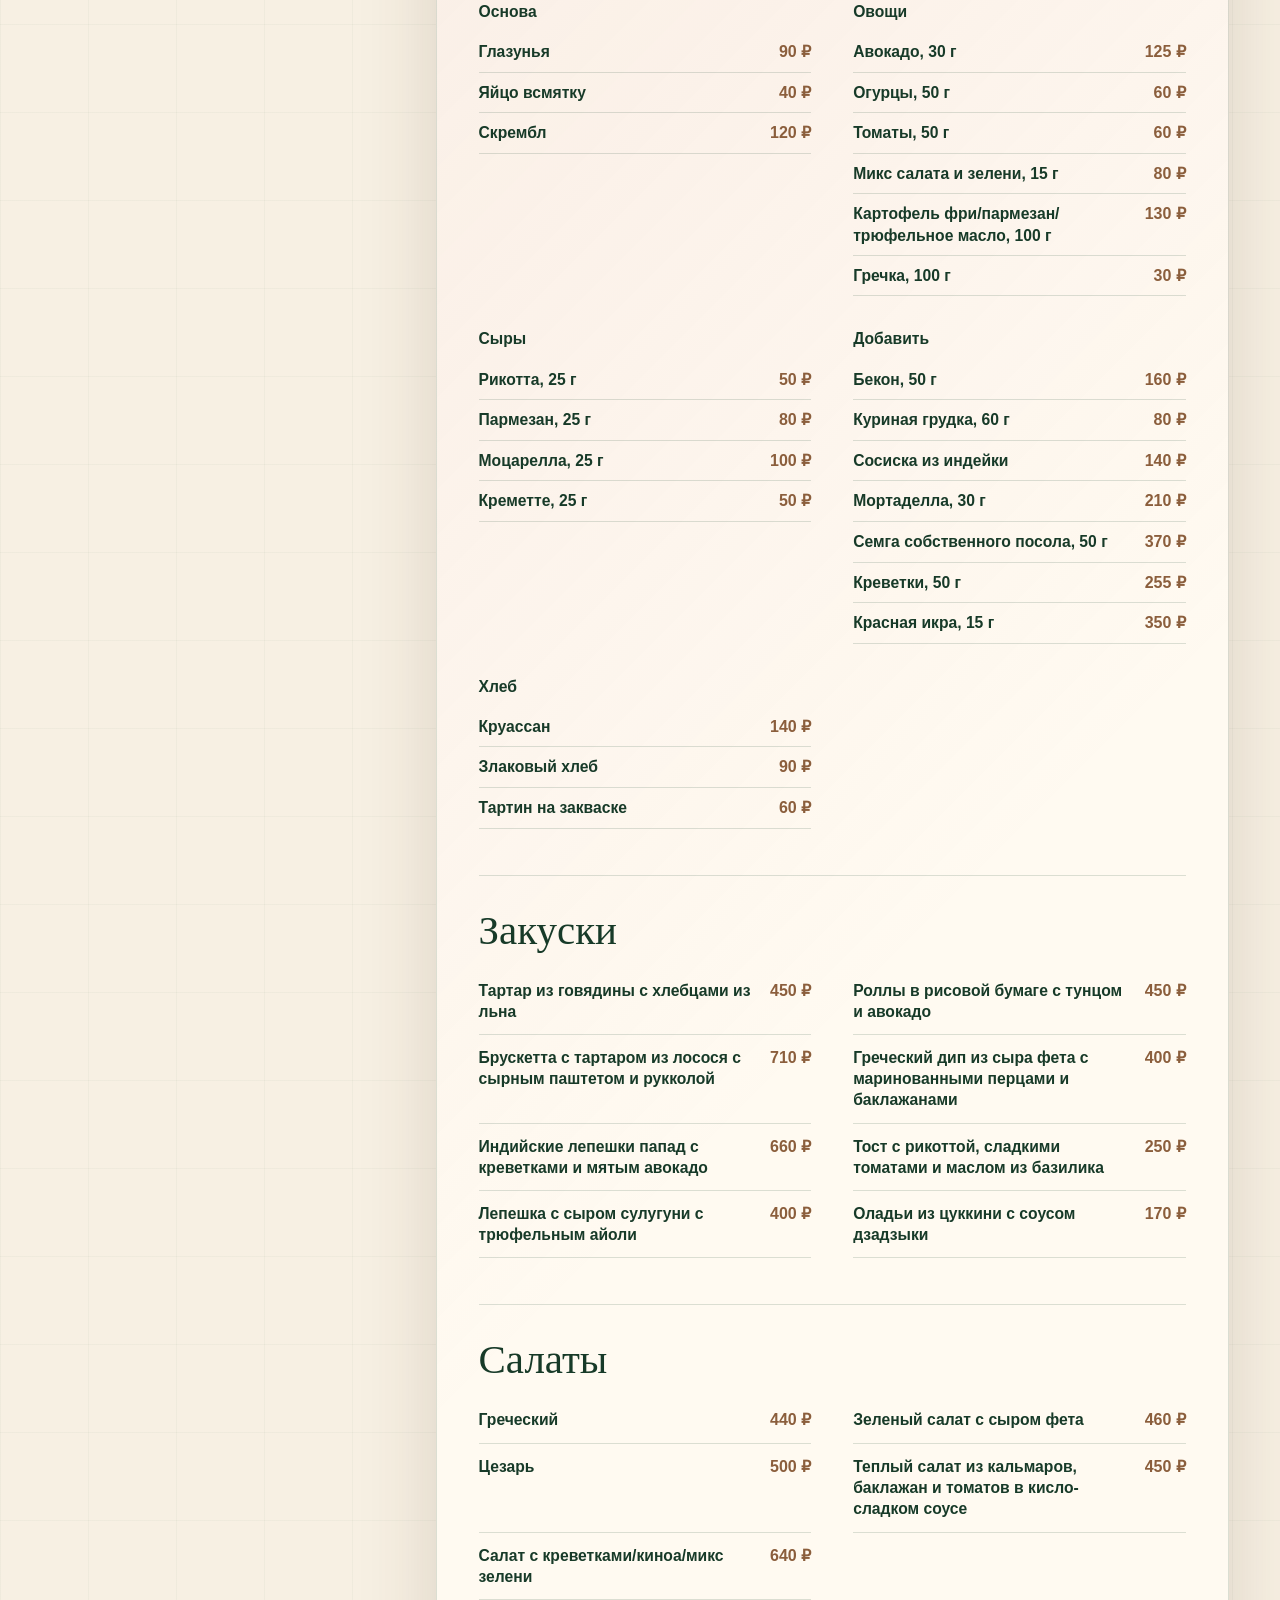
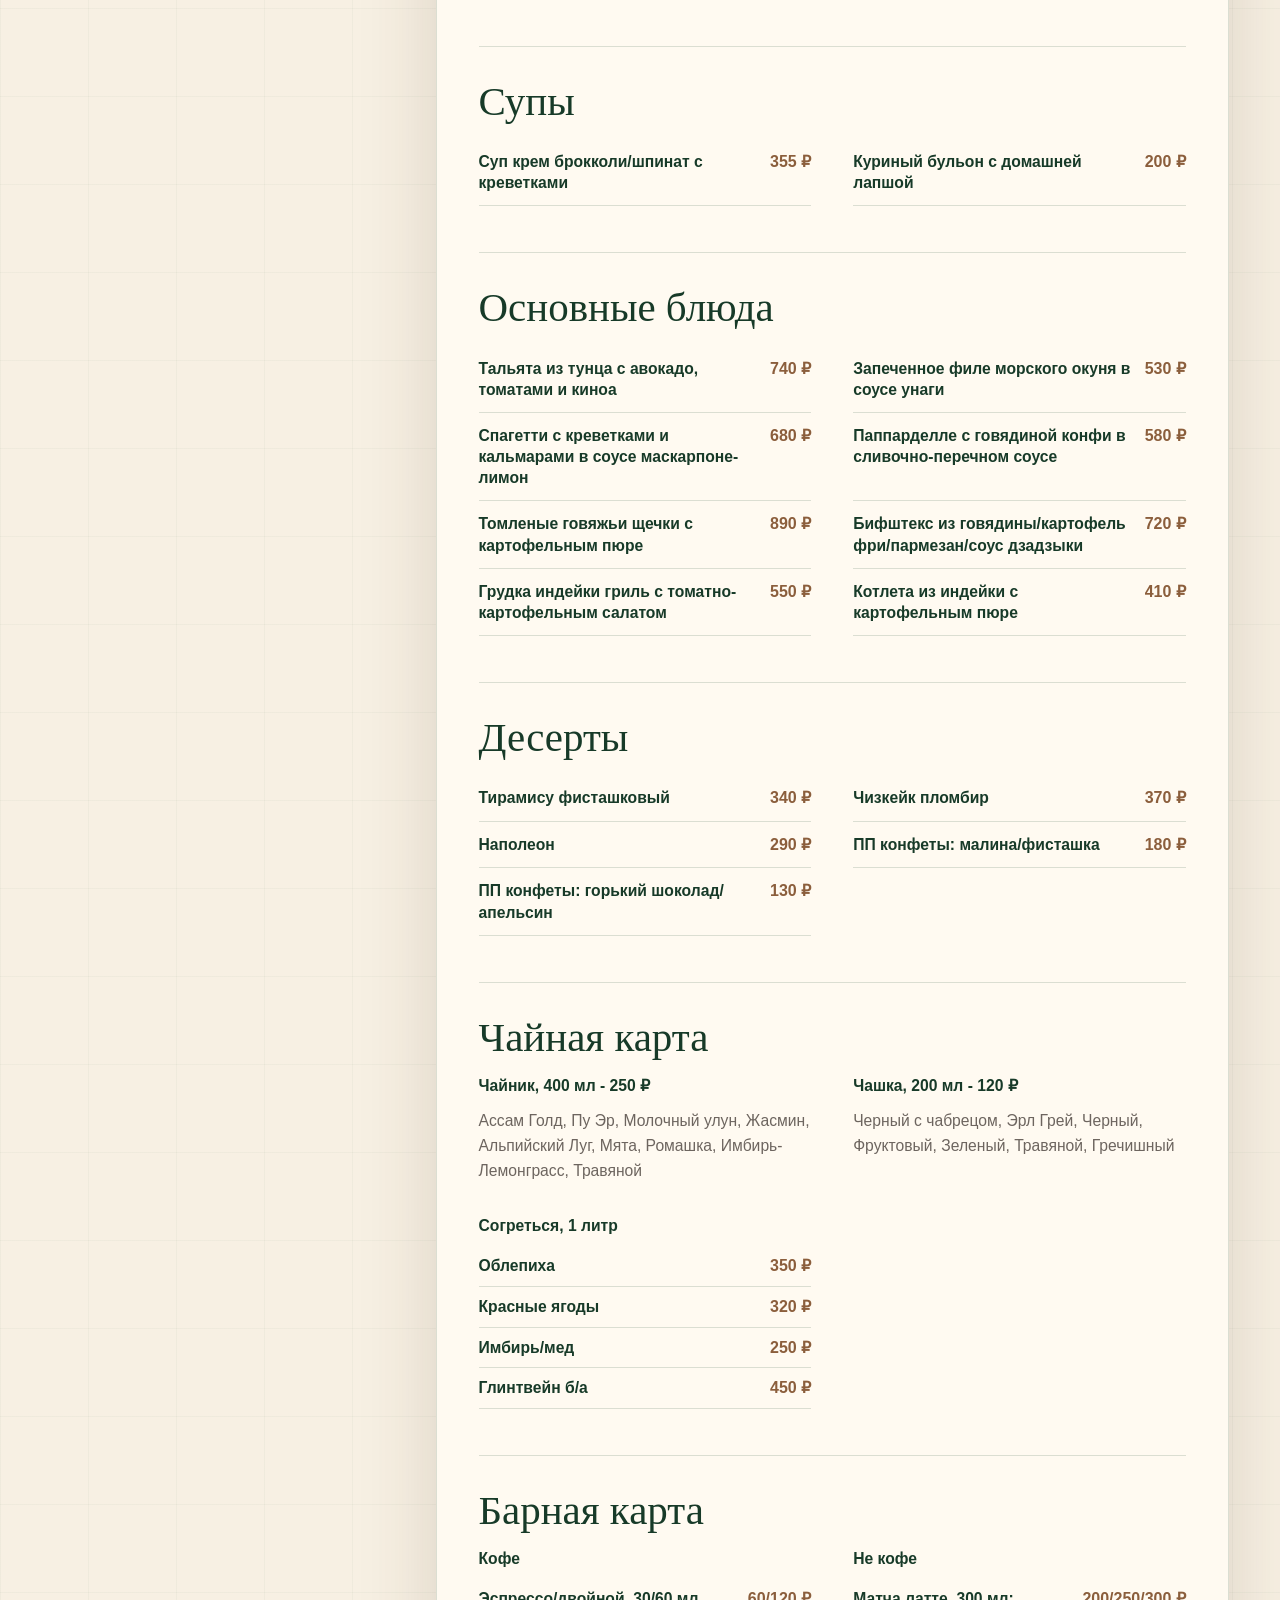
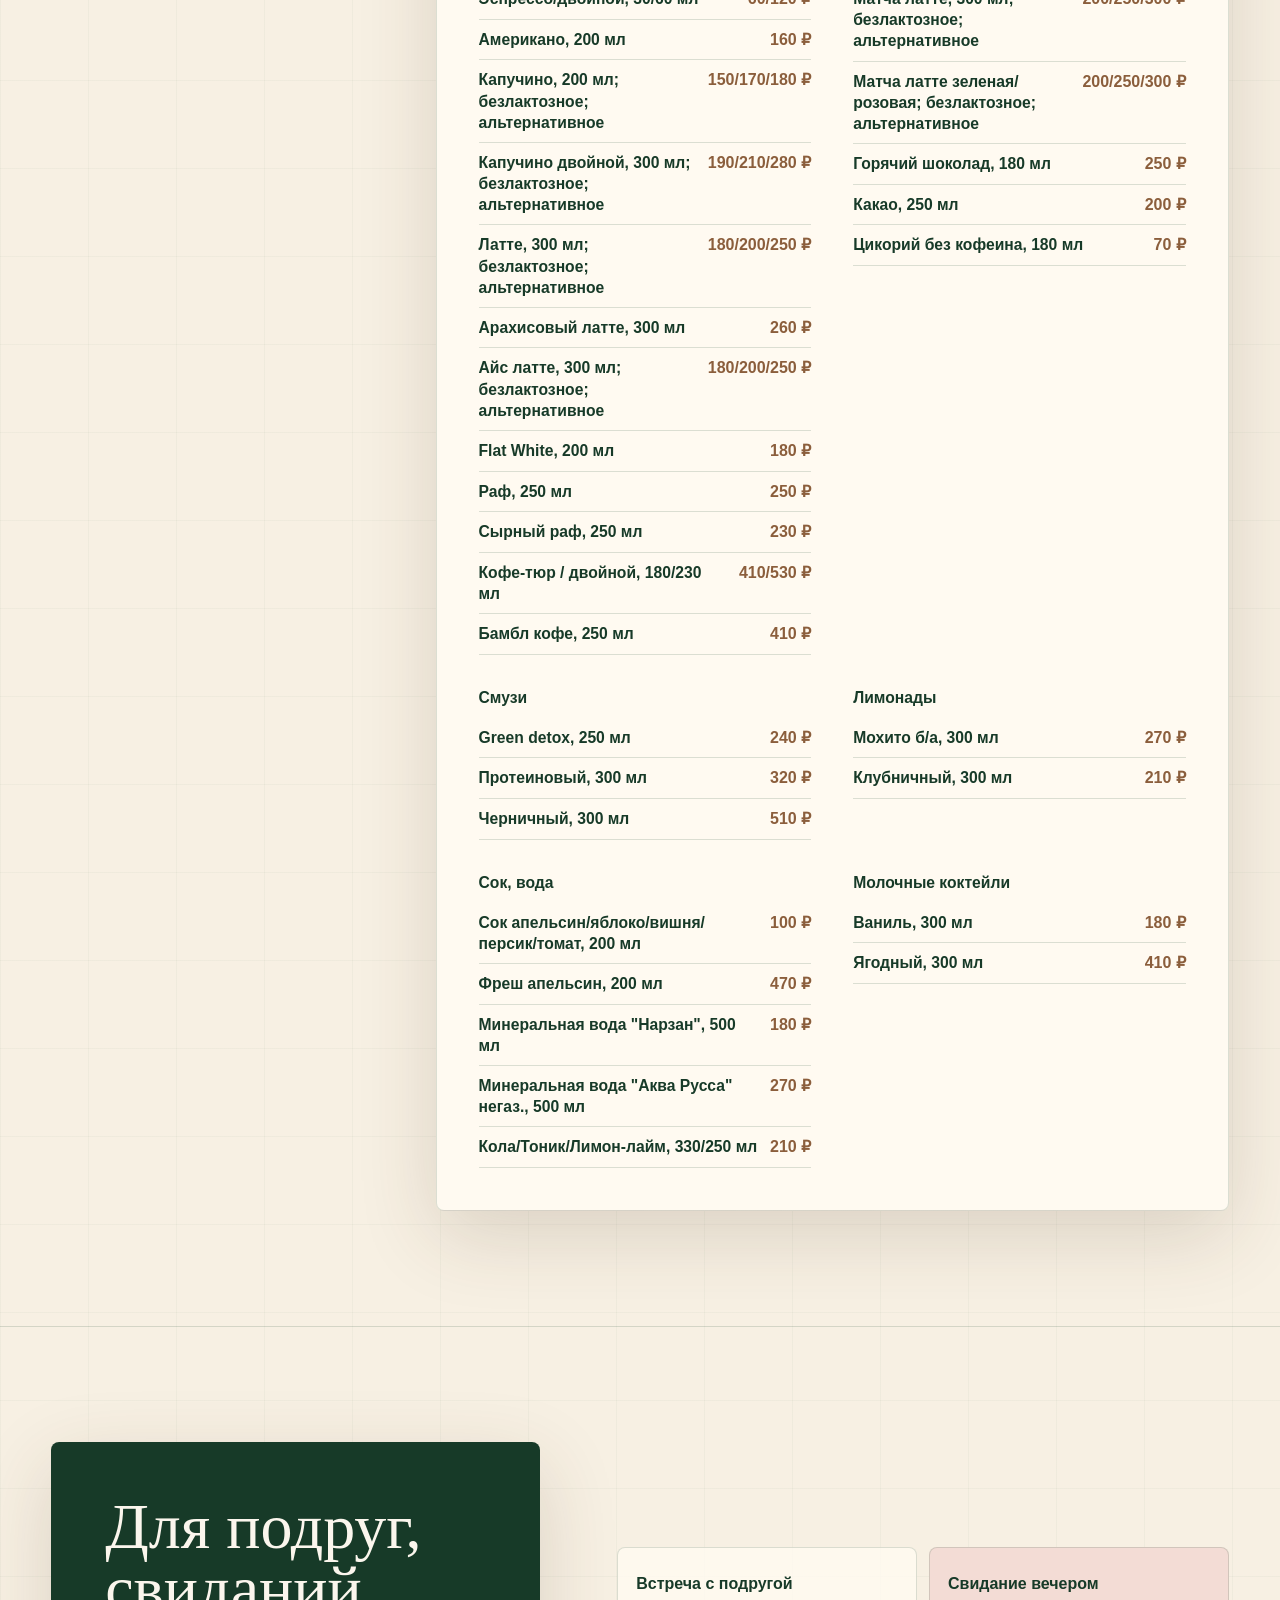
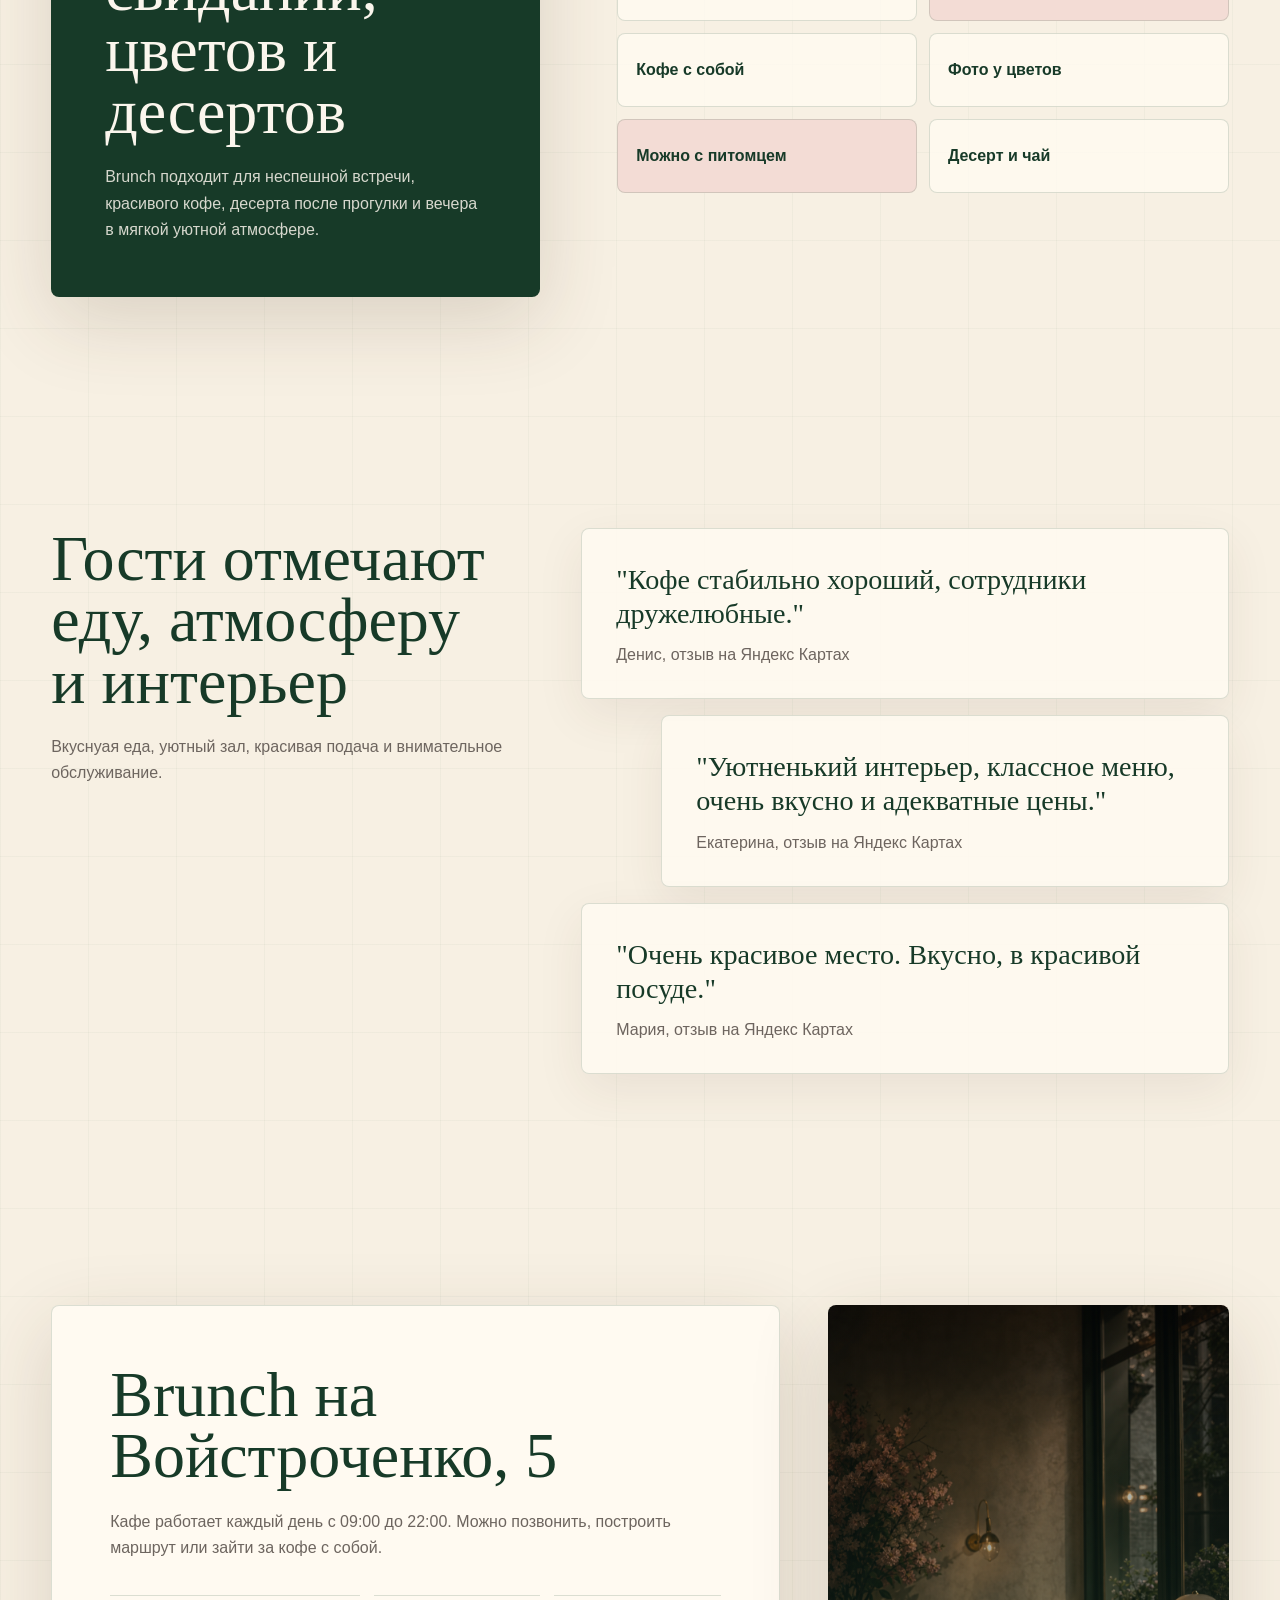
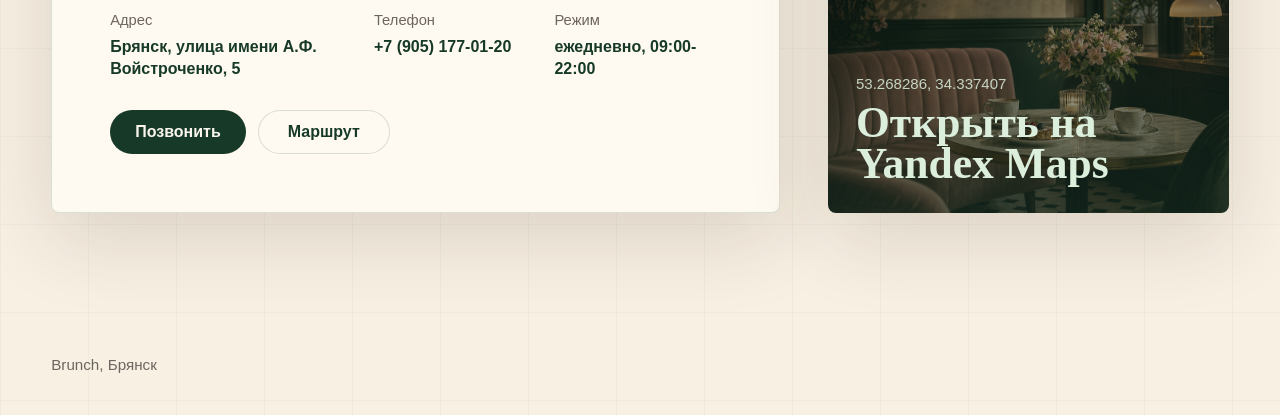
==== commit c168dd9a: "Remove final CTA block" ====
--- a/index.html
+++ b/index.html
@@ -535,17 +535,6 @@
         </a>
       </section>
 
-      <section class="final-cta section-pad">
-        <div class="final-inner reveal">
-          <img src="assets/brand/brunch-logo.png" alt="Логотип Brunch" loading="lazy" />
-          <h2>Завтрак, кофе или вечерний чай уже рядом</h2>
-          <p>Откройте меню, позвоните в кафе или постройте маршрут до Войстроченко, 5.</p>
-          <div class="hero-actions">
-            <a class="button button-primary" href="tel:+79051770120">Позвонить</a>
-            <a class="button button-secondary" href="https://yandex.ru/maps/?rtext=~53.268286%2C34.337407&rtt=auto">Маршрут</a>
-          </div>
-        </div>
-      </section>
     </main>
 
     <footer class="footer">
--- a/styles.css
+++ b/styles.css
@@ -233,7 +233,6 @@
 .scenarios,
 .reviews,
 .contacts,
-.final-cta,
 .footer {
   width: 100%;
   min-width: 0;
@@ -424,8 +423,7 @@
 .section-heading p,
 .atmosphere-copy p,
 .scenario-card p,
-.contact-panel p,
-.final-inner p {
+.contact-panel p {
   max-width: 660px;
   margin-top: 22px;
 }
@@ -923,39 +921,6 @@
   line-height: 0.95;
 }
 
-.final-cta {
-  padding-top: clamp(56px, 8vw, 100px);
-}
-
-.final-inner {
-  display: grid;
-  justify-items: center;
-  text-align: center;
-  padding: clamp(36px, 7vw, 76px);
-  border: 1px solid var(--line);
-  border-radius: var(--radius);
-  background:
-    linear-gradient(135deg, rgba(217, 163, 161, 0.24), transparent 34%),
-    var(--surface);
-  box-shadow: var(--shadow);
-}
-
-.final-inner img {
-  width: min(270px, 70vw);
-  aspect-ratio: 2.6 / 1;
-  object-fit: cover;
-  object-position: center;
-  margin-bottom: 28px;
-  overflow: hidden;
-  border-radius: var(--radius);
-  border: 1px solid var(--line);
-}
-
-.final-inner p {
-  margin-left: auto;
-  margin-right: auto;
-}
-
 .footer {
   display: flex;
   justify-content: space-between;
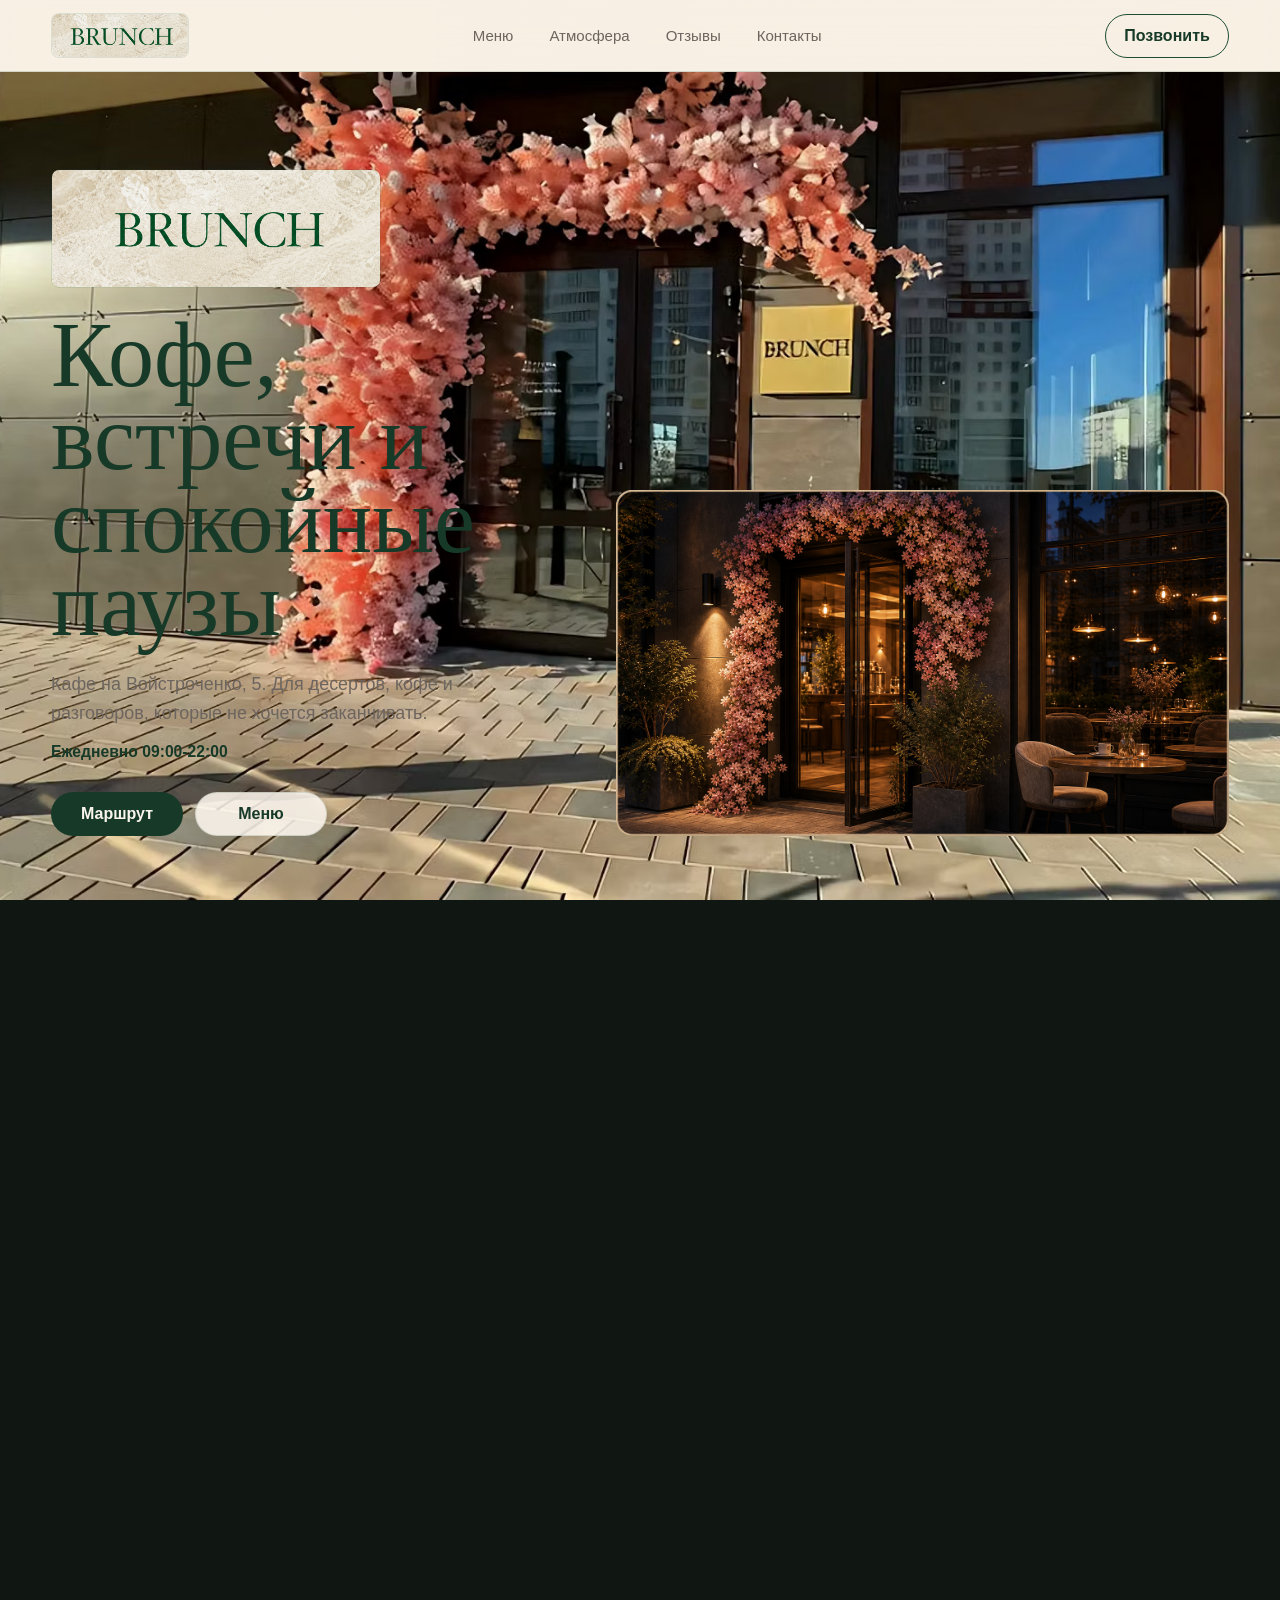
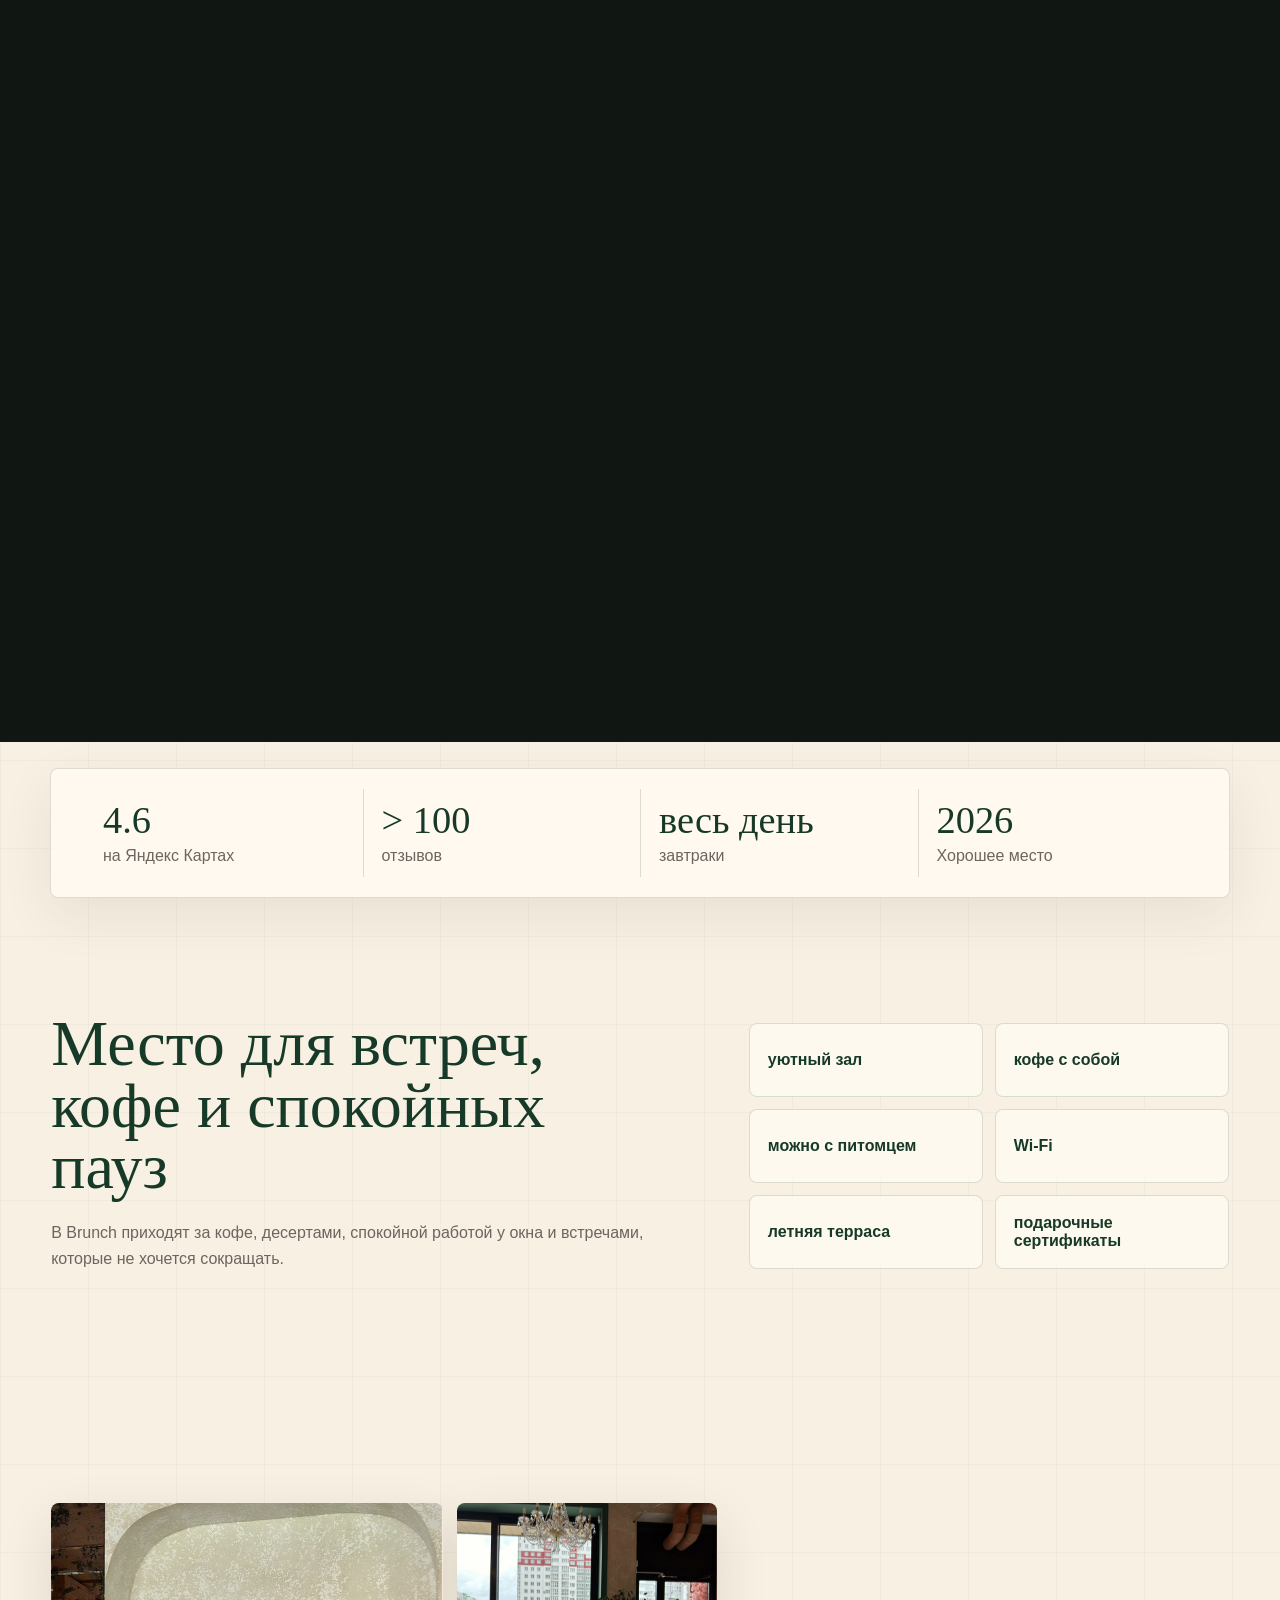
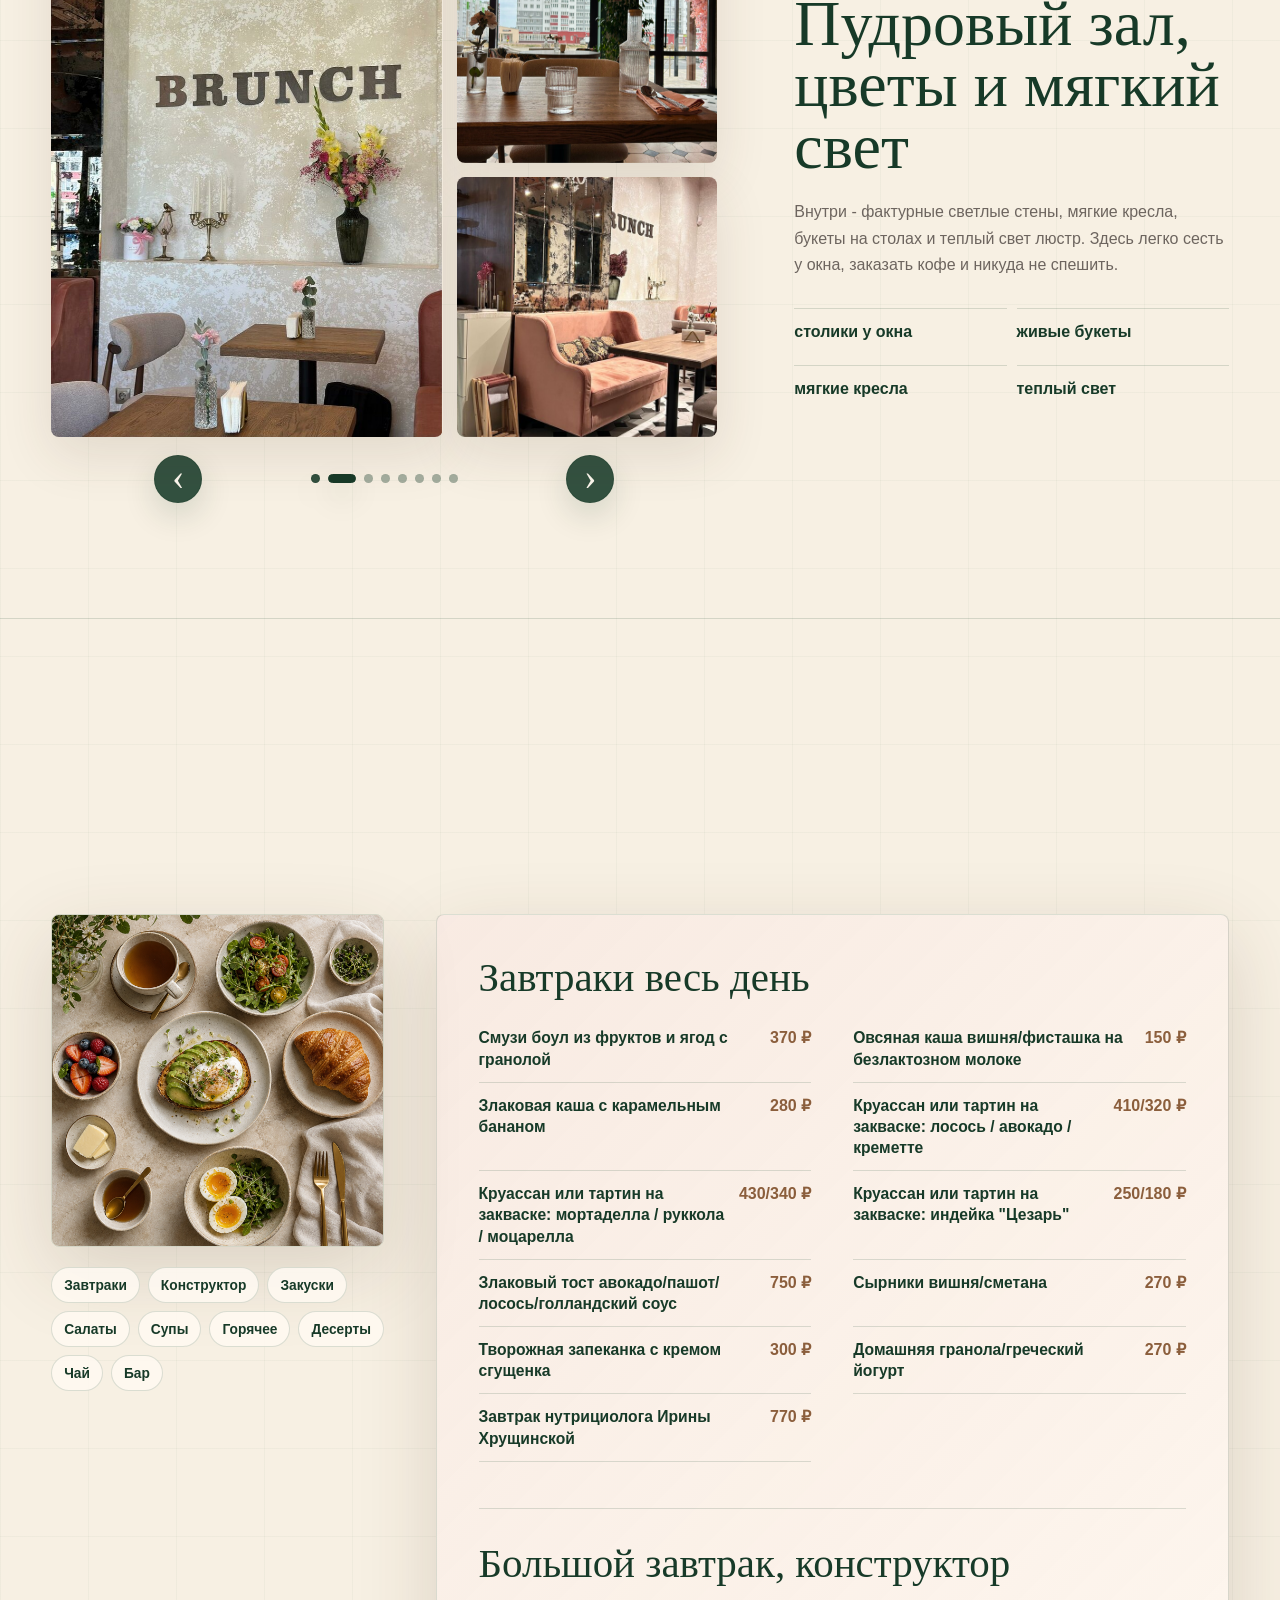
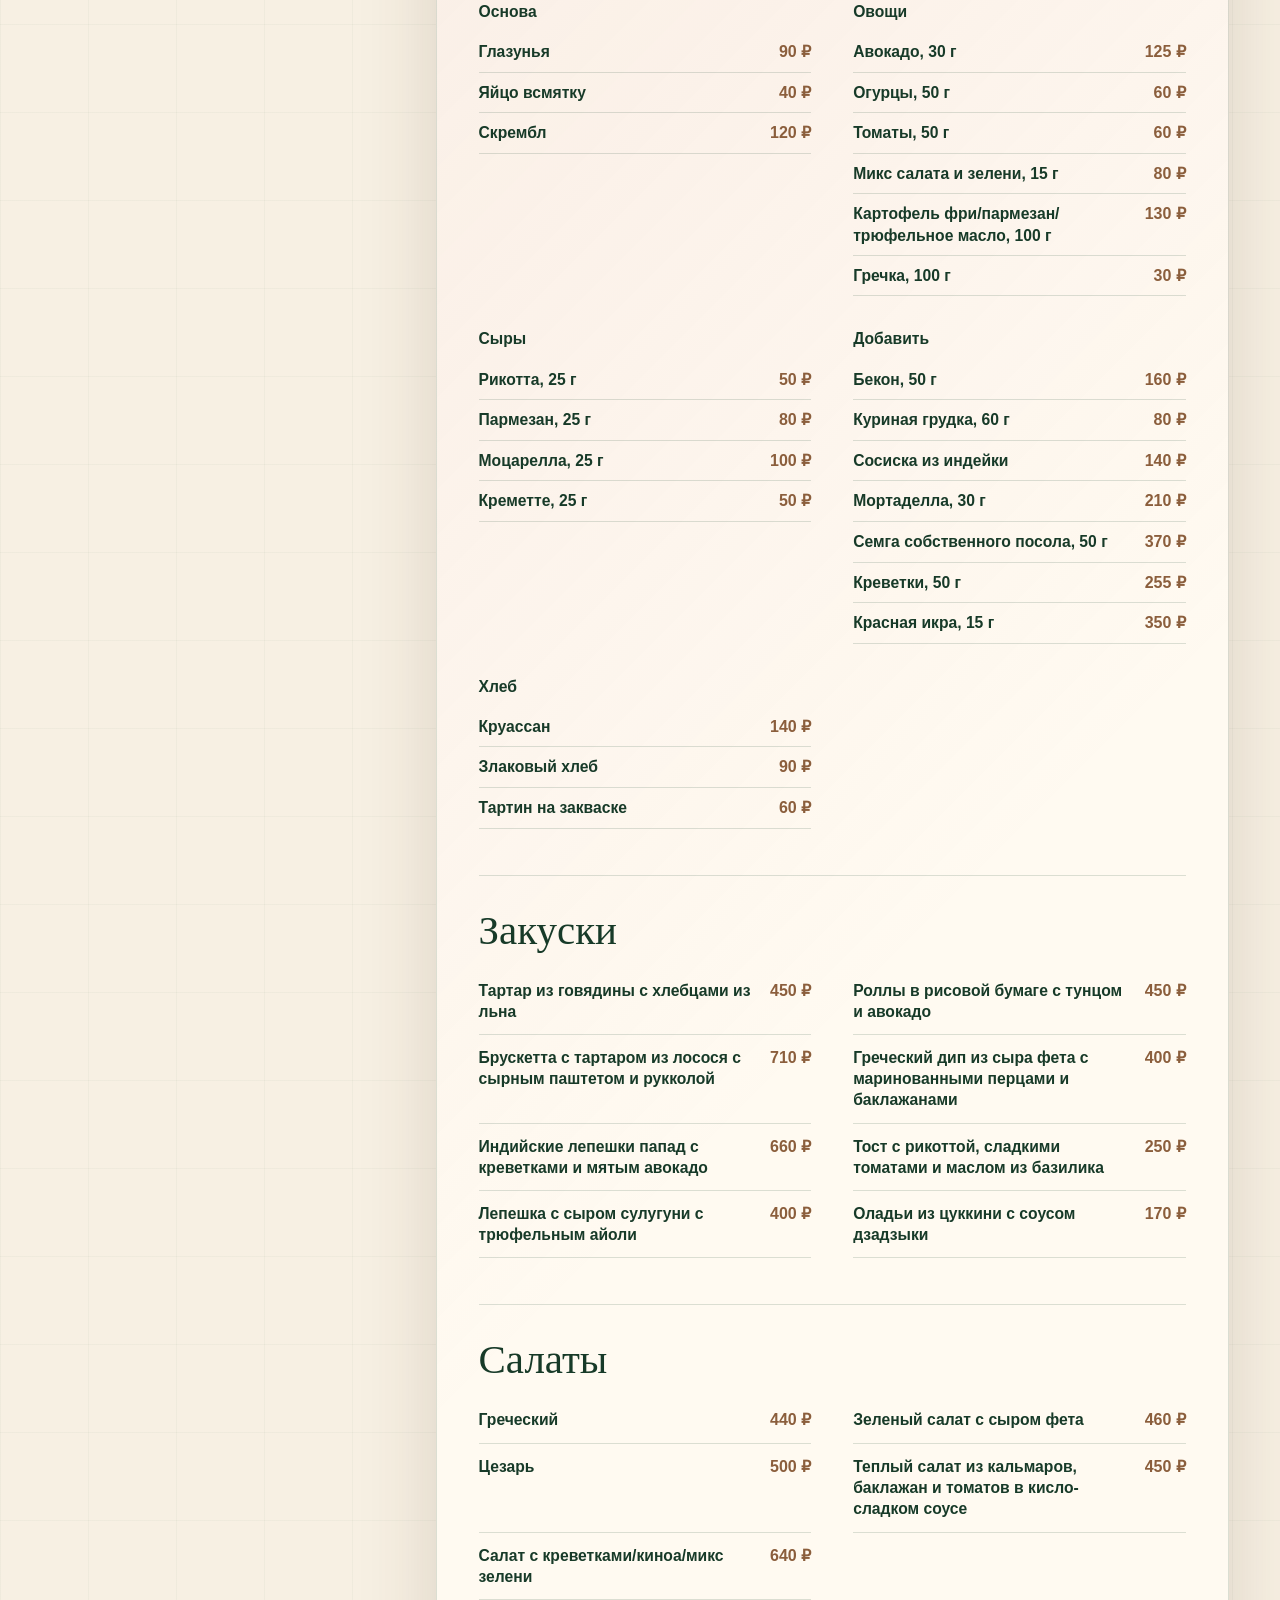
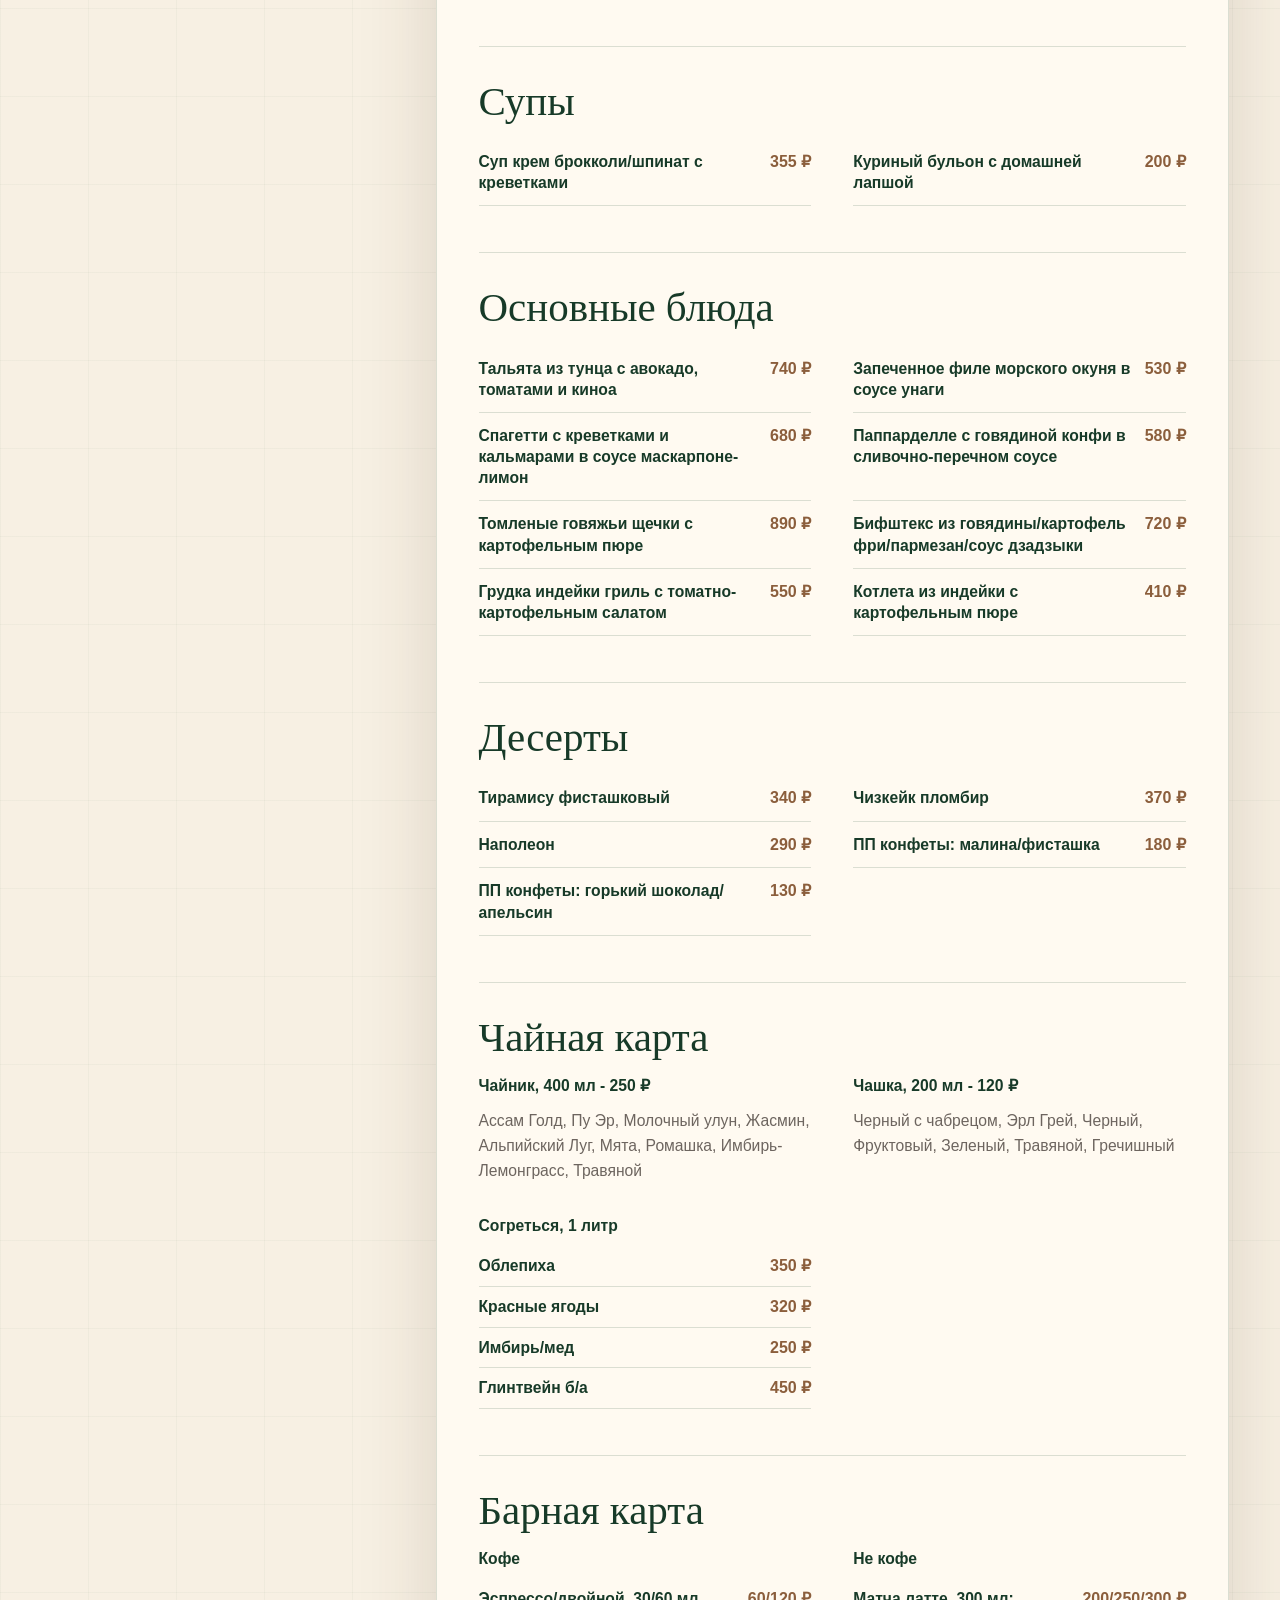
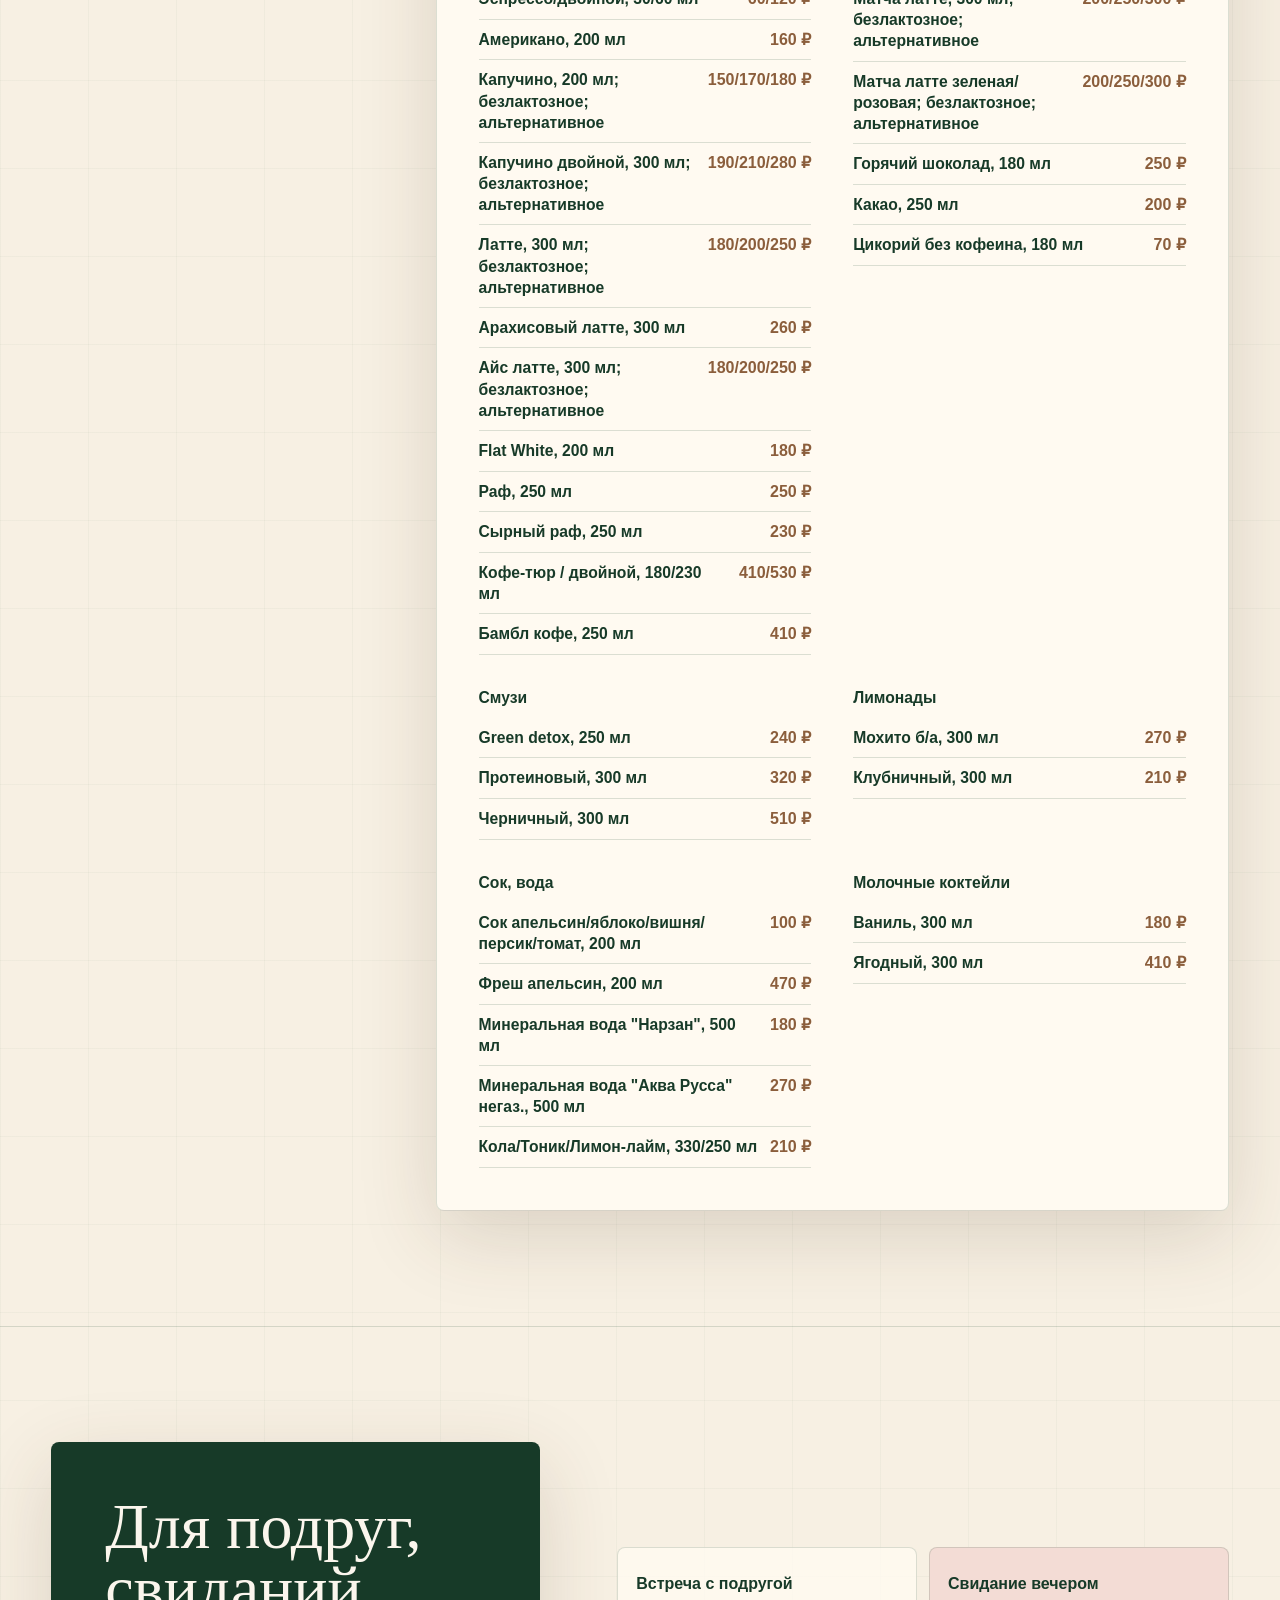
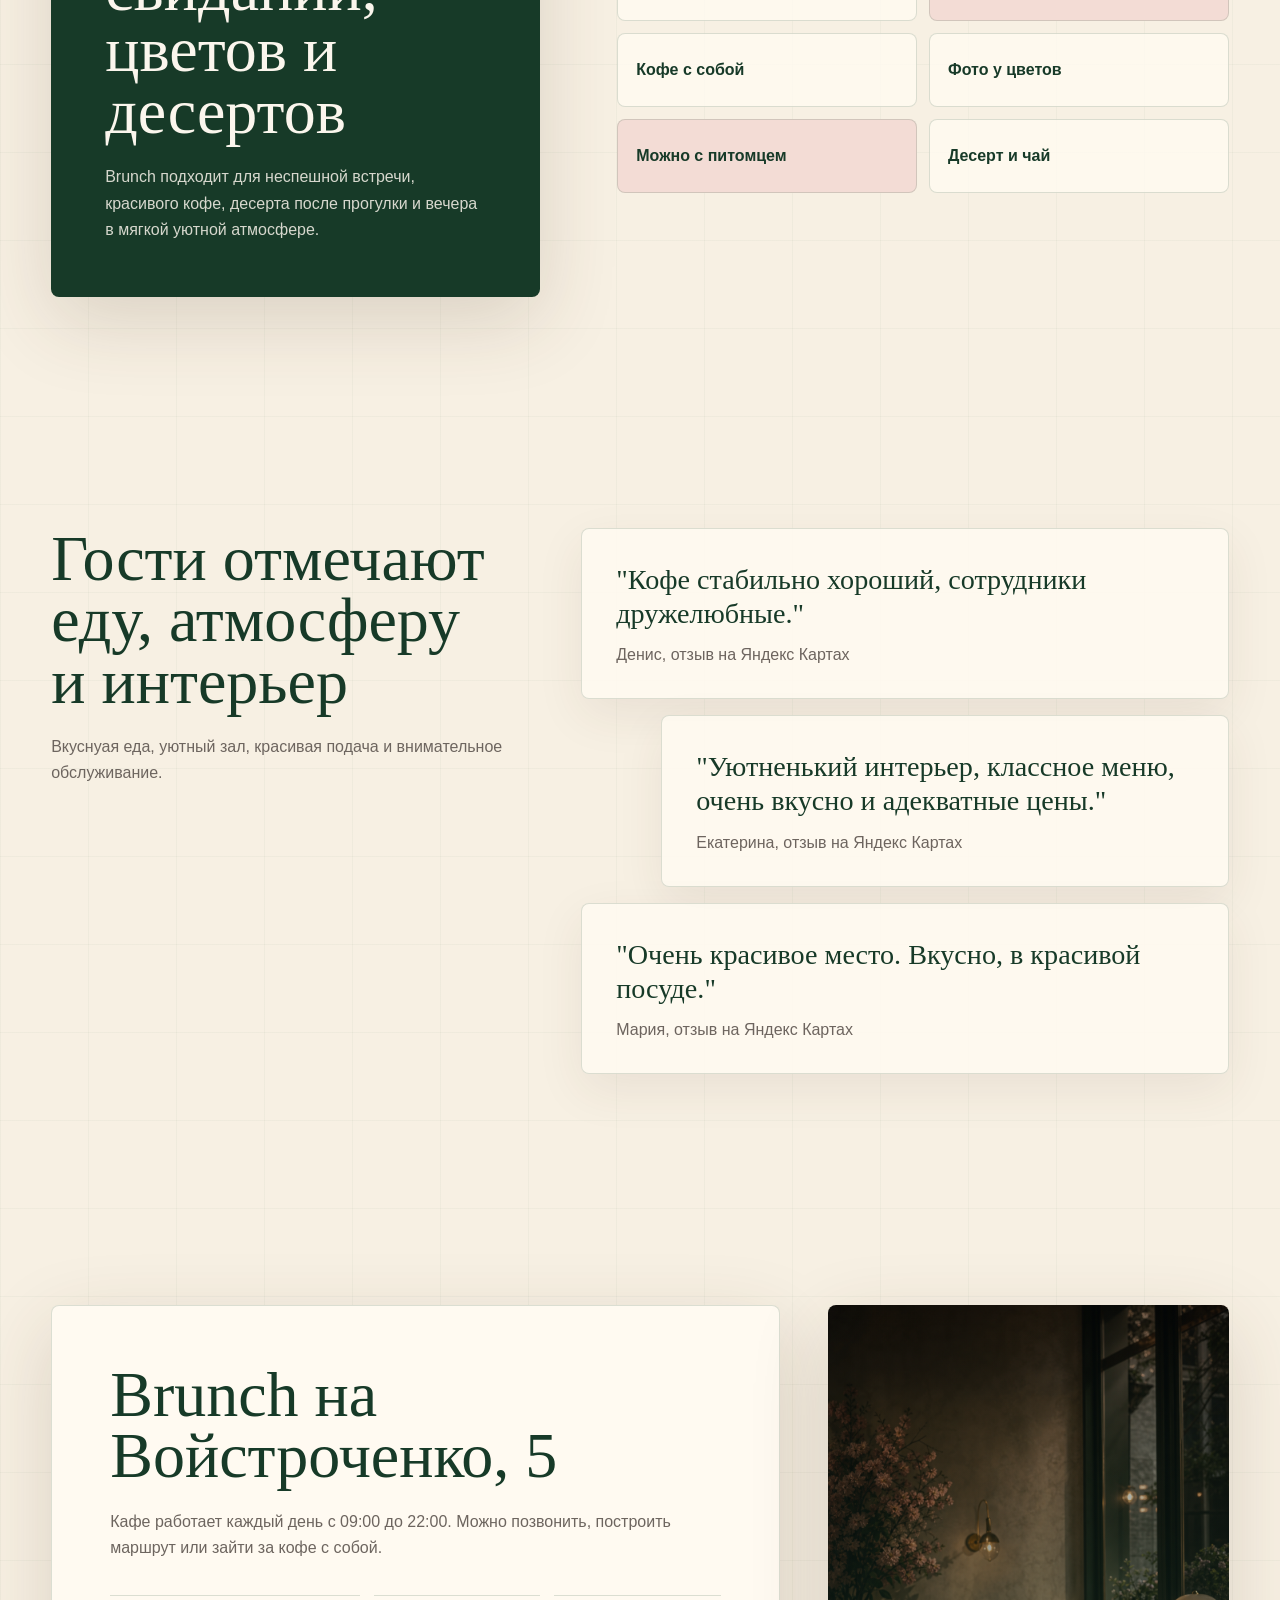
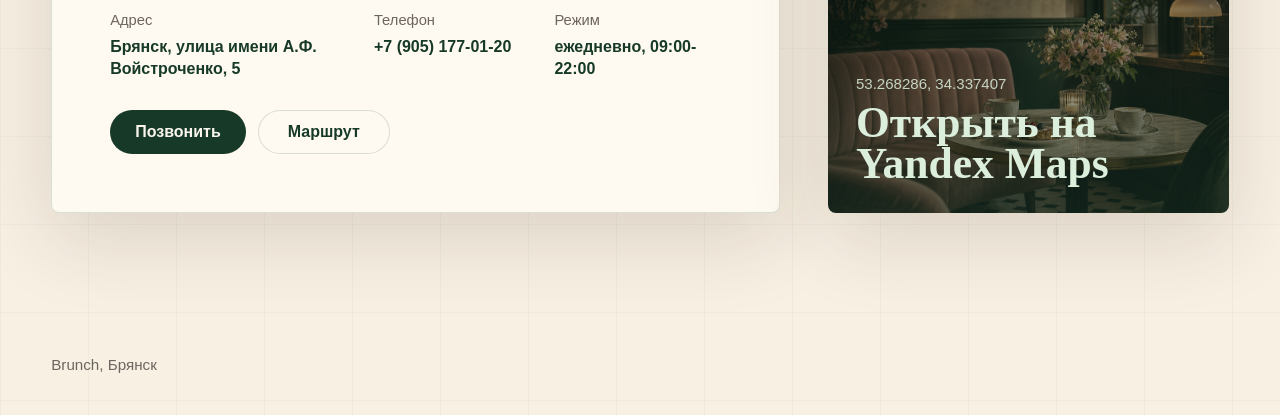
==== commit b4faeac0: "Replace hero image" ====
--- a/index.html
+++ b/index.html
@@ -15,7 +15,7 @@
       content="Кафе, ресторан и кофейня на Войстроченко, 5 с завтраками весь день, кофе с собой и цветочным интерьером."
     />
     <meta property="og:type" content="website" />
-    <meta property="og:image" content="assets/hero/entrance-flowers.png" />
+    <meta property="og:image" content="assets/hero/evening-facade-framed.png" />
     <link rel="icon" href="assets/brand/brunch-logo.png" />
     <link rel="stylesheet" href="styles.css" />
     <script defer src="script.js"></script>
@@ -25,7 +25,7 @@
         "@type": "Restaurant",
         "name": "Brunch",
         "image": [
-          "assets/hero/entrance-flowers.png",
+          "assets/hero/evening-facade-framed.png",
           "assets/hero/interior-hall.png",
           "assets/hero/interior-table.png"
         ],
@@ -85,8 +85,8 @@
             </div>
             <div class="hero-media">
               <img
-                src="assets/hero/entrance-flowers.png"
-                alt="Вход в Brunch с розовой цветочной аркой"
+                src="assets/hero/evening-facade-framed.png"
+                alt="Вечерний вход в Brunch с розовой цветочной аркой"
                 fetchpriority="high"
               />
             </div>
--- a/styles.css
+++ b/styles.css
@@ -355,10 +355,11 @@
 
 .hero-media {
   position: relative;
-  min-height: min(690px, 74dvh);
+  aspect-ratio: 1494 / 843;
+  min-height: 0;
   overflow: hidden;
-  border-radius: var(--radius);
-  box-shadow: var(--shadow);
+  border-radius: 0;
+  box-shadow: none;
 }
 
 .hero-media::after {
@@ -367,14 +368,16 @@
   inset: auto 0 0;
   height: 42%;
   background: linear-gradient(180deg, transparent, rgba(24, 53, 39, 0.34));
+  display: none;
 }
 
 .hero-media img {
+  display: block;
   width: 100%;
   height: 100%;
-  min-height: inherit;
-  object-fit: cover;
-  object-position: center top;
+  min-height: 0;
+  object-fit: contain;
+  object-position: center;
 }
 
 .proof-strip {
@@ -1006,7 +1009,7 @@
   }
 
   .hero-media {
-    min-height: 560px;
+    min-height: 0;
   }
 
   .menu-note {
@@ -1099,11 +1102,11 @@
   }
 
   .hero-media {
-    min-height: 430px;
+    min-height: 0;
   }
 
   .hero-scroll .hero-media {
-    min-height: min(360px, 34dvh);
+    min-height: 0;
   }
 
   .proof-strip {
@@ -1182,10 +1185,10 @@
   }
 
   .hero-media {
-    min-height: 360px;
+    min-height: 0;
   }
 
   .hero-scroll .hero-media {
-    min-height: 280px;
-  }
-}
+    min-height: 0;
+  }
+}
